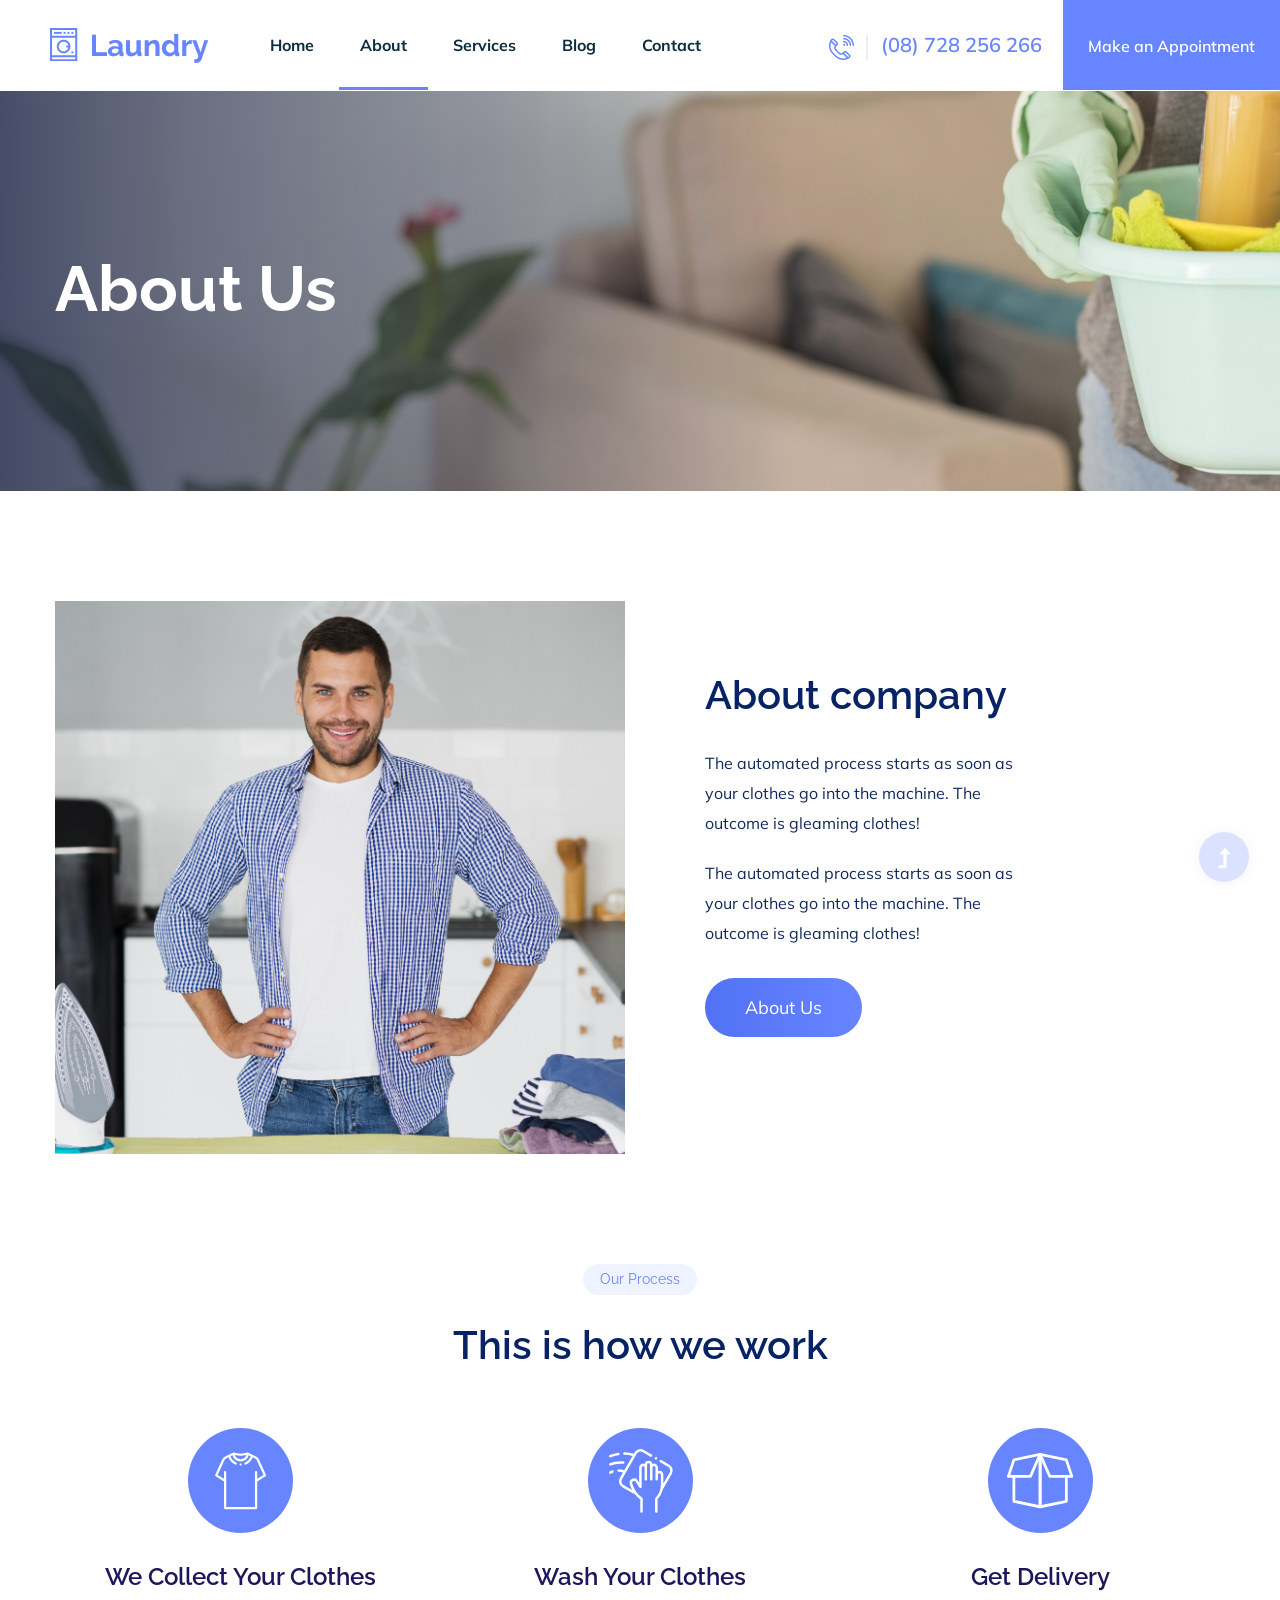
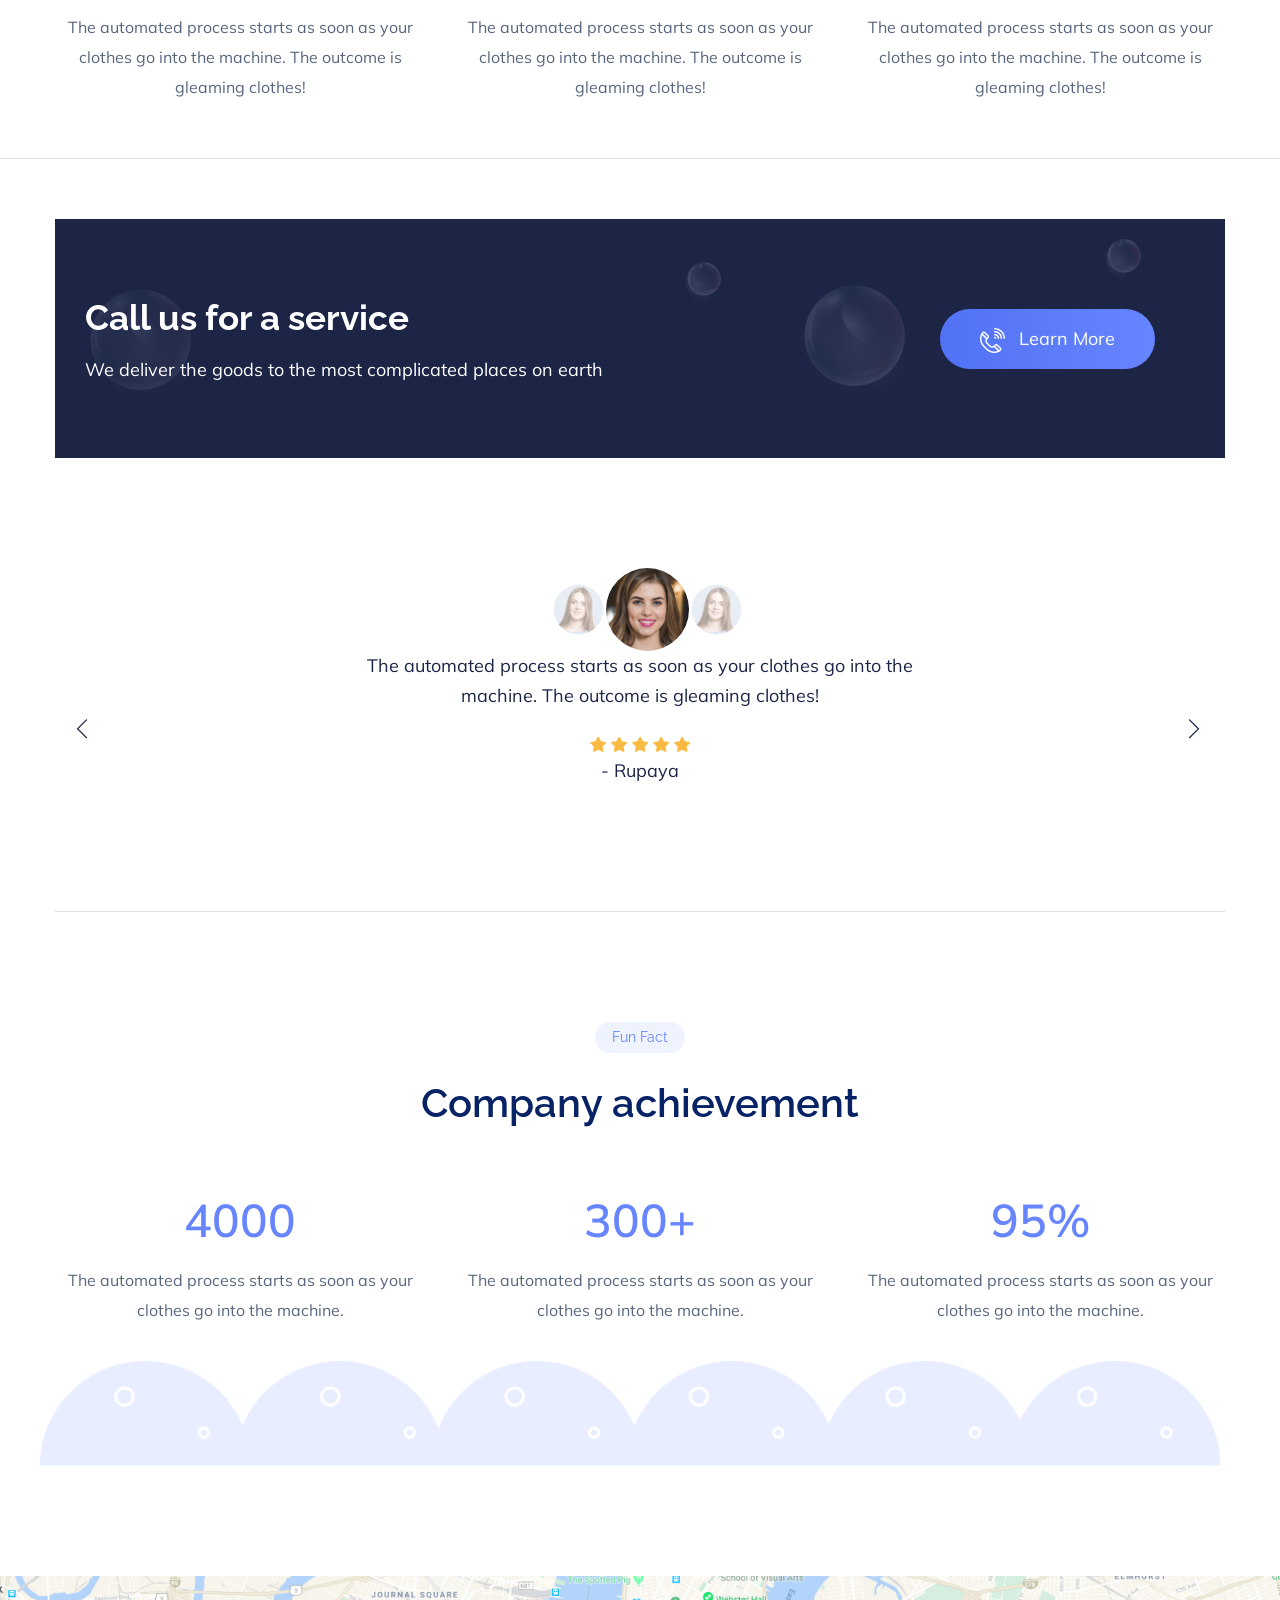
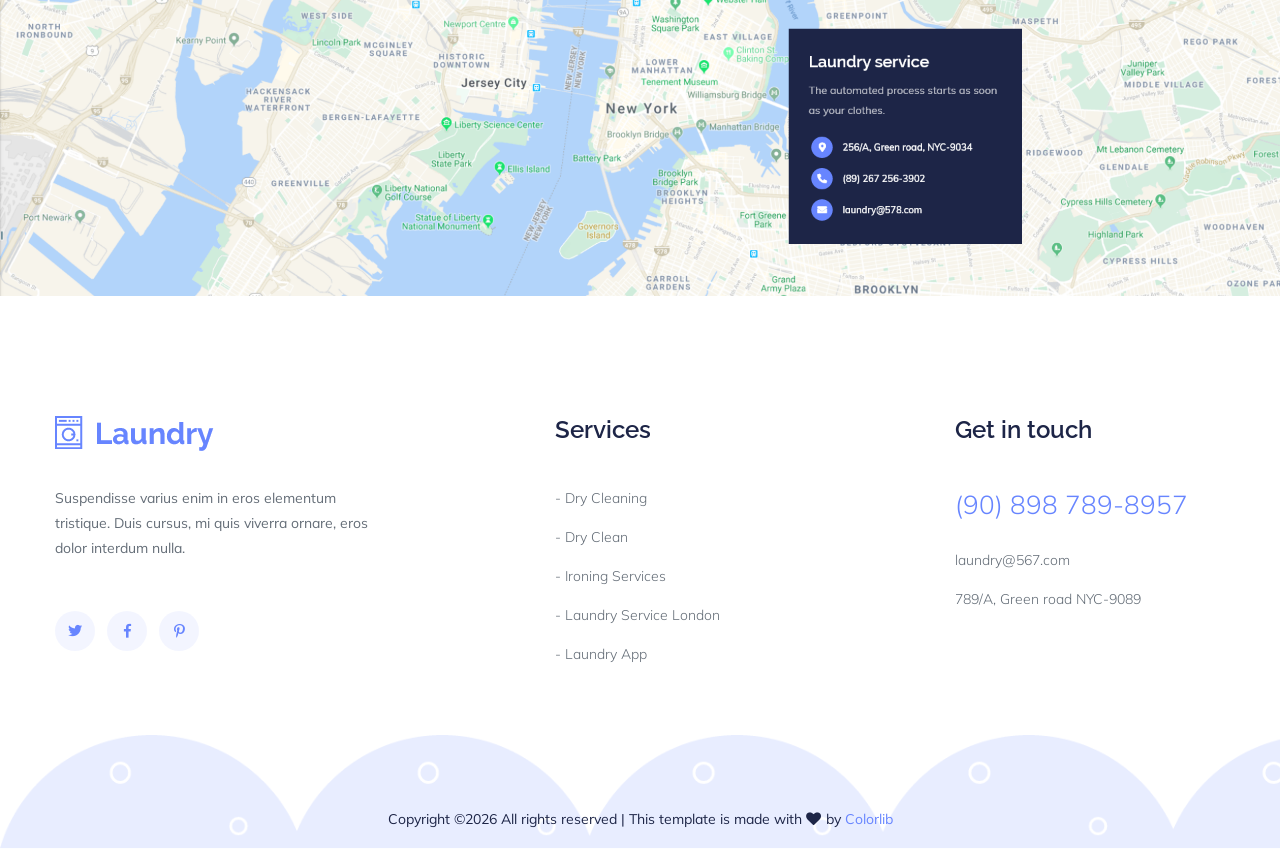
==== about.html @ 3a596afa "Code-Template" ====
<!doctype html>
<html class="no-js" lang="zxx">
<head>
    <meta charset="utf-8">
    <meta http-equiv="x-ua-compatible" content="ie=edge">
    <title>Laundryl | Teamplate</title>
    <meta name="description" content="">
    <meta name="viewport" content="width=device-width, initial-scale=1">
    <link rel="manifest" href="site.webmanifest">
    <link rel="shortcut icon" type="image/x-icon" href="assets/img/favicon.ico">

    <!-- CSS here -->
    <link rel="stylesheet" href="assets/css/bootstrap.min.css">
    <link rel="stylesheet" href="assets/css/owl.carousel.min.css">
    <link rel="stylesheet" href="assets/css/slicknav.css">
    <link rel="stylesheet" href="assets/css/flaticon.css">
    <link rel="stylesheet" href="assets/css/progressbar_barfiller.css">
    <link rel="stylesheet" href="assets/css/gijgo.css">
    <link rel="stylesheet" href="assets/css/animate.min.css">
    <link rel="stylesheet" href="assets/css/animated-headline.css">
    <link rel="stylesheet" href="assets/css/magnific-popup.css">
    <link rel="stylesheet" href="assets/css/fontawesome-all.min.css">
    <link rel="stylesheet" href="assets/css/themify-icons.css">
    <link rel="stylesheet" href="assets/css/slick.css">
    <link rel="stylesheet" href="assets/css/nice-select.css">
    <link rel="stylesheet" href="assets/css/style.css">
</head>
<body>
    <!-- ? Preloader Start -->
    <div id="preloader-active">
        <div class="preloader d-flex align-items-center justify-content-center">
            <div class="preloader-inner position-relative">
                <div class="preloader-circle"></div>
                <div class="preloader-img pere-text">
                    <img src="assets/img/logo/loder.png" alt="">
                </div>
            </div>
        </div>
    </div>
    <!-- Preloader Start -->
    <header>
        <!-- Header Start -->
        <div class="header-area">
            <div class="main-header header-sticky">
                <!-- Logo -->
                <div class="header-left">
                    <div class="logo">
                        <a href="index.html"><img src="assets/img/logo/logo.png" alt=""></a>
                    </div>
                    <div class="menu-wrapper  d-flex align-items-center">
                        <!-- Main-menu -->
                        <div class="main-menu d-none d-lg-block">
                            <nav> 
                                <ul id="navigation">                                                                                          
                                    <li><a href="index.html">Home</a></li>
                                    <li class="active"><a href="about.html">About</a></li>
                                    <li><a href="services.html">Services</a></li>
                                    <li><a href="blog.html">Blog</a>
                                        <ul class="submenu">
                                            <li><a href="blog.html">Blog</a></li>
                                            <li><a href="blog_details.html">Blog Details</a></li>
                                            <li><a href="elements.html">Element</a></li>
                                        </ul>
                                    </li>
                                    <li><a href="contact.html">Contact</a></li>
                                </ul>
                            </nav>
                        </div>
                    </div>
                </div> 
                <div class="header-right d-none d-lg-block">
                    <a href="#" class="header-btn1"><img src="assets/img/icon/call.png" alt=""> (08) 728 256 266</a>
                    <a href="#" class="header-btn2">Make an Appointment</a>
                </div>
                <!-- Mobile Menu -->
                <div class="col-12">
                    <div class="mobile_menu d-block d-lg-none"></div>
                </div>
            </div>
        </div>
        <!-- Header End -->
    </header>
    <main>
        <!--? Hero Start -->
        <div class="slider-area2 section-bg2 hero-overly" data-background="assets/img/hero/hero2.png">
            <div class="slider-height2 d-flex align-items-center">
                <div class="container">
                    <div class="row">
                        <div class="col-xl-12">
                            <div class="hero-cap hero-cap2">
                                <h2>About us</h2>
                            </div>
                        </div>
                    </div>
                </div>
            </div>
        </div>
        <!-- Hero End -->
        <!--? About Area  -->
        <section class="about-area2 section-padding40">
            <div class="container">
                <div class="row align-items-center">
                    <div class="col-lg-6 col-md-12">
                        <!-- about-img -->
                        <div class="about-img ">
                            <img src="assets/img/gallery/about1.png" alt="">
                        </div>
                    </div>
                    <div class="col-lg-4 col-md-12">
                        <div class="about-caption mb-50">
                            <!-- Section Tittle -->
                            <div class="section-tittle mb-25">
                                <h2>About company</h2>
                            </div>
                            <p class="mb-20">
                                The automated process starts as soon as your clothes go into the machine. The outcome is gleaming clothes!
                            </p>
                            <p class="mb-30">The automated process starts as soon as your clothes go into the machine. The outcome is gleaming clothes!</p>

                            <a href="about.html" class="btn">About Us</a>
                        </div>
                    </div>
                </div>
            </div>
        </section>
        <!-- About Area End -->
        <!--? Services Area Start -->
        <section class="services-area border-bottom pb-20 mb-60">
            <div class="container">
                <div class="row justify-content-center">
                    <div class="col-xl-7 col-lg-8">
                        <div class="section-tittle text-center mb-55">
                            <span class="element">Our Process</span>
                            <h2>This is how we work</h2>
                        </div>
                    </div>
                </div>
                <div class="row">
                    <div class="col-lg-4 col-md-6 col-sm-6">
                        <div class="single-cat text-center">
                            <div class="cat-icon">
                                <img src="assets/img/icon/services-icon1.svg" alt="">
                            </div>
                            <div class="cat-cap">
                                <h5><a href="services.html">We collect your clothes</a></h5>
                                <p>The automated process starts as soon as your clothes go into the machine. The outcome is gleaming clothes!</p>
                            </div>
                        </div>
                    </div>
                    <div class="col-lg-4 col-md-6 col-sm-6">
                        <div class="single-cat text-center">
                            <div class="cat-icon">
                                <img src="assets/img/icon/services-icon2.svg" alt="">
                            </div>
                            <div class="cat-cap">
                                <h5><a href="services.html">Wash your clothes</a></h5>
                                <p>The automated process starts as soon as your clothes go into the machine. The outcome is gleaming clothes!</p>
                            </div>
                        </div>
                    </div>
                    <div class="col-lg-4 col-md-6 col-sm-6">
                        <div class="single-cat text-center">
                            <div class="cat-icon">
                                <img src="assets/img/icon/services-icon3.svg" alt="">
                            </div>
                            <div class="cat-cap">
                                <h5><a href="services.html">Get delivery</a></h5>
                                <p>The automated process starts as soon as your clothes go into the machine. The outcome is gleaming clothes!</p>
                            </div>
                        </div>
                    </div>
                </div>
            </div>
        </section>
        <!-- Services End -->
        <!--? Want To work -->
        <section class="container">
            <section class="wantToWork-area" data-background="assets/img/gallery/section_bg01.png">
                <div class="wants-wrapper w-padding2">
                    <div class="row align-items-center justify-content-between">
                        <div class="col-xl-8 col-lg-9 col-md-7">
                            <div class="wantToWork-caption wantToWork-caption2">
                                <h2>Call us for a service</h2>
                                <p>We deliver the goods to the most complicated places on earth</p>
                            </div>
                        </div>
                        <div class="col-xl-3 col-lg-3 col-md-5">
                            <a href="#" class="btn wantToWork-btn"><img src="assets/img/icon/call2.png" alt=""> Learn More</a>
                        </div>
                    </div>
                </div>
            </section>
        </section>
        <!-- Want To work End -->
        <!--? Testimonials_start -->
        <section class="testimonials-area testimonials-overly  position-relative">
            <div class="container">
                <div class="border-bottom section-padding40 ">
                    <div class="row">
                        <div class="col-xl-12 ">
                            <!-- testmonial-image -->
                            <div class="testmonial-nav text-center">
                                <div class="testmonial-thumb">
                                    <img src="assets/img/gallery/testimonila1.png" alt="">
                                </div>
                                <div class="testmonial-thumb">
                                    <img src="assets/img/gallery/testimonila2.png" alt="">
                                </div>
                                <div class="testmonial-thumb">
                                    <img src="assets/img/gallery/testimonila3.png" alt="">
                                </div>
                                <div class="testmonial-thumb">
                                    <img src="assets/img/gallery/testimonila2.png" alt="">
                                </div>
                            </div>
                            <div class="testmonial-item-active text-center">
                                <!-- testimonial-single-items -->
                                <div class="testmonial-item ">
                                    <p class="pera">The automated process starts as soon as your clothes go into the<br> machine. The outcome is gleaming clothes!</p>
                                    <div class="rating">
                                        <i class="fas fa-star"></i>
                                        <i class="fas fa-star"></i>
                                        <i class="fas fa-star"></i>
                                        <i class="fas fa-star"></i>
                                        <i class="fas fa-star"></i>
                                    </div>
                                    <p> - Rupaya</p>
                                </div>
                                <!-- testimonial-single-items -->
                                <div class="testmonial-item ">
                                    <p class="pera">The automated process starts as soon as your clothes go into the<br> machine. The outcome is gleaming clothes!</p>
                                    <div class="rating">
                                        <i class="fas fa-star"></i>
                                        <i class="fas fa-star"></i>
                                        <i class="fas fa-star"></i>
                                        <i class="fas fa-star"></i>
                                        <i class="fas fa-star"></i>
                                    </div>
                                    <p> - Rupaya</p>
                                </div>
                                <!-- testimonial-single-items -->
                                <div class="testmonial-item ">
                                    <p class="pera">The automated process starts as soon as your clothes go into the<br> machine. The outcome is gleaming clothes!</p>
                                    <div class="rating">
                                        <i class="fas fa-star"></i>
                                        <i class="fas fa-star"></i>
                                        <i class="fas fa-star"></i>
                                        <i class="fas fa-star"></i>
                                        <i class="fas fa-star"></i>
                                    </div>
                                    <p> - Rupaya</p>
                                </div>
                            </div>
                        </div>
                    </div>
                </div>
            </div>
        </section>
        <!-- Testimonials_end -->
        <!--? Company achievement Start -->
        <section class="services-area section-padding40 fix">
            <div class="container">
                <div class="row justify-content-center">
                    <div class="col-xl-7 col-lg-8">
                        <div class="section-tittle text-center mb-55">
                            <span class="element">Fun Fact</span>
                            <h2>Company achievement</h2>
                        </div>
                    </div>
                </div>
                <div class="row">
                    <div class="col-lg-4 col-md-6 col-sm-6">
                        <div class="single-cat text-center">
                            <div class="cat-cap">
                                <span>4000</span>
                                <p>The automated process starts as soon as your clothes go into the machine.</p>
                            </div>
                        </div>
                    </div>
                    <div class="col-lg-4 col-md-6 col-sm-6">
                        <div class="single-cat text-center">
                            <div class="cat-cap">
                                <span>300+</span>
                                <p>The automated process starts as soon as your clothes go into the machine.</p>
                            </div>
                        </div>
                    </div>
                    <div class="col-lg-4 col-md-6 col-sm-6">
                        <div class="single-cat text-center">
                            <div class="cat-cap">
                                <span>95%</span>
                                <p>The automated process starts as soon as your clothes go into the machine.</p>
                            </div>
                        </div>
                    </div>
                    <div class="row">
                        <div class="col-lg-12">
                            <div class="bottom-bt">
                                <img src="assets/img/gallery/company-bg.png" alt="">
                            </div>
                        </div>
                    </div>
                </div>
            </div>
        </section>
        <!-- Company achievement End -->
        <!--?  Map Area start  -->
        <div class="Map-area">
            <img src="assets/img/gallery/Map.png" alt="" class="w-100">
        </div>
        <!-- Map Area End -->
    </main>
    <footer>
        <!-- Footer Start-->
        <div class="footer-area footer-padding">
            <div class="container">
                <div class="row d-flex justify-content-between">
                    <div class="col-xl-4 col-lg-4 col-md-4 col-sm-6">
                     <div class="single-footer-caption mb-50">
                       <div class="single-footer-caption mb-30">
                        <!-- logo -->
                        <div class="footer-logo mb-35">
                            <a href="index.html"><img src="assets/img/logo/logo2_footer.png" alt=""></a>
                        </div>
                        <div class="footer-tittle">
                            <div class="footer-pera">
                                <p>Suspendisse varius enim in eros elementum tristique. Duis cursus, mi quis viverra ornare, eros dolor interdum nulla.</p>
                            </div>
                        </div>
                        <!-- social -->
                        <div class="footer-social">
                            <a href="#"><i class="fab fa-twitter"></i></a>
                            <a href="https://bit.ly/sai4ull"><i class="fab fa-facebook-f"></i></a>
                            <a href="#"><i class="fab fa-pinterest-p"></i></a>
                        </div>
                    </div>
                </div>
            </div>
            <div class="col-xl-3 col-lg-4 col-md-4 col-sm-6">
                <div class="single-footer-caption mb-50">
                    <div class="footer-tittle">
                        <h4>Services </h4>
                        <ul>
                            <li><a href="#">- Dry Cleaning</a></li>
                            <li><a href="#">- Dry Clean</a></li>
                            <li><a href="#">- Ironing Services</a></li>
                            <li><a href="#">- Laundry Service London</a></li>
                            <li><a href="#">- Laundry App</a></li>
                        </ul>
                    </div>
                </div>
            </div>
            <div class="col-xl-3 col-lg-4 col-md-4 col-sm-6">
                <div class="single-footer-caption mb-50">
                    <div class="footer-tittle">
                        <h4>Get in touch</h4>
                        <ul>
                            <li class="number"><a href="#">(90) 898 789-8957</a></li>
                            <li><a href="#">laundry@567.com</a></li>
                            <li><a href="#">789/A, Green road NYC-9089</a></li>
                        </ul>
                    </div>
                </div>
            </div>
        </div>
    </div>
</div>
<!-- footer-bottom area -->
<div class="footer-bottom-area section-bg2" data-background="assets/img/gallery/footer-bg.png">
    <div class="container">
        <div class="footer-border">
           <div class="row d-flex align-items-center">
               <div class="col-xl-12 ">
                   <div class="footer-copy-right text-center">
                       <p><!-- Link back to Colorlib can't be removed. Template is licensed under CC BY 3.0. -->
                          Copyright &copy;<script>document.write(new Date().getFullYear());</script> All rights reserved | This template is made with <i class="fa fa-heart" aria-hidden="true"></i> by <a href="https://colorlib.com" target="_blank">Colorlib</a>
                          <!-- Link back to Colorlib can't be removed. Template is licensed under CC BY 3.0. --></p>
                      </div>
                  </div>
              </div>
          </div>
      </div>
  </div>
  <!-- Footer End-->
</footer>
<!-- Scroll Up -->
<div id="back-top" >
    <a title="Go to Top" href="#"> <i class="fas fa-level-up-alt"></i></a>
</div>

<!-- JS here -->

<script src="./assets/js/vendor/modernizr-3.5.0.min.js"></script>
<!-- Jquery, Popper, Bootstrap -->
<script src="./assets/js/vendor/jquery-1.12.4.min.js"></script>
<script src="./assets/js/popper.min.js"></script>
<script src="./assets/js/bootstrap.min.js"></script>
<!-- Jquery Mobile Menu -->
<script src="./assets/js/jquery.slicknav.min.js"></script>

<!-- Jquery Slick , Owl-Carousel Plugins -->
<script src="./assets/js/owl.carousel.min.js"></script>
<script src="./assets/js/slick.min.js"></script>
<!-- One Page, Animated-HeadLin -->
<script src="./assets/js/wow.min.js"></script>
<script src="./assets/js/animated.headline.js"></script>
<script src="./assets/js/jquery.magnific-popup.js"></script>

<!-- Date Picker -->
<script src="./assets/js/gijgo.min.js"></script>
<!-- Nice-select, sticky -->
<script src="./assets/js/jquery.nice-select.min.js"></script>
<script src="./assets/js/jquery.sticky.js"></script>
<!-- Progress -->
<script src="./assets/js/jquery.barfiller.js"></script>

<!-- counter , waypoint,Hover Direction -->
<script src="./assets/js/jquery.counterup.min.js"></script>
<script src="./assets/js/waypoints.min.js"></script>
<script src="./assets/js/jquery.countdown.min.js"></script>
<script src="./assets/js/hover-direction-snake.min.js"></script>

<!-- contact js -->
<script src="./assets/js/contact.js"></script>
<script src="./assets/js/jquery.form.js"></script>
<script src="./assets/js/jquery.validate.min.js"></script>
<script src="./assets/js/mail-script.js"></script>
<script src="./assets/js/jquery.ajaxchimp.min.js"></script>

<!-- Jquery Plugins, main Jquery -->	
<script src="./assets/js/plugins.js"></script>
<script src="./assets/js/main.js"></script>

</body>
</html>
---- assets/css/progressbar_barfiller.css ----
/* Custom Code skills */
.single-skill{
  display: flex;
}

.single-skill span {
	color: #79838b;
	font-size: 13px;
	font-weight: 300;
	letter-spacing: 0;
	margin-bottom: 14px;
	display: block;
}
.single-skill .bar-progress {
	width: 100%;
}
.single-skill .bar-title {
  width: 20%;
  margin-bottom: 19px;
}

.skills-content {
  padding-top: 200px;
  padding-left: 70px;
}

.skills-shape-bg {
  height: 651px;
  width: 868px;
  position: absolute;
  content: "";
  border: 2px solid #4d4d4d;
  left: 40%;
  top: 255px;
}

.skills-shape-bg::before {
  position: absolute;
  content: "";
  height: 465px;
  width: 300px;
  border: 2px solid #4d4d4d;
  left: -35%;
  top: 50%;
  transform: translateY(-50%);
  border-right: 0;
}



/* Default */
.barfiller {
	width: 100%;
	height: 10px;
	background: #f6f9fc;
  position: relative;
  border-radius: 5px;
}

.barfiller .fill {
  display: block;
  position: relative;
  width: 0px;
  height: 100%;
  background: #333;
  z-index: 1;
  border-radius: 5px;
}

.barfiller .tipWrap { display: none; }

.barfiller .tip {
  margin-top: -28px;
  padding: 2px 4px;
  font-size: 16px;
  color: #09cc7f;
  left: 0px;
  position: absolute;
  z-index: 2;
  background: transparent;
  font-weight: 800;
}

.barfiller .tip:after {
  border: solid;
  border-color: rgba(0,0,0,.8) transparent;
  border-width: 6px 6px 0 6px;
  content: "";
  display: block;
  position: absolute;
  left: 9px;
  top: 100%;
  z-index: 9;
  display: none;
  
}
---- assets/css/gijgo.css ----
.gj-button {
    background-color: #f5f5f5;
    border: 1px solid #ddd;
    color: #000;
    border-radius: 3px;
    padding: 6px 10px;
    cursor: pointer;
}

.gj-unselectable {
    -webkit-touch-callout: none;
    -webkit-user-select: none;
    -khtml-user-select: none;
    -moz-user-select: none;
    -ms-user-select: none;
    user-select: none;
}

.gj-row {
    display: -webkit-box;
    display: -ms-flexbox;
    display: flex;
    -ms-flex-wrap: wrap;
    flex-wrap: wrap;
}

.gj-margin-left-5 {
    margin-left: 5px;
}

.gj-margin-left-10 {
    margin-left: 10px;
}

.gj-width-full {
    width: 100%;
}

.gj-cursor-pointer {
    cursor: pointer;
}

.gj-text-align-center {
    text-align: center;
}

.gj-font-size-16 {
    font-size: 16px;
}

.gj-hidden {
    display: none;
}

/** Material Design */
.gj-button-md {
    background: 0 0;
    border: none;
    border-radius: 2px;
    color: rgba(0, 0, 0, 0.87);
    position: relative;
    height: 36px;
    margin: 0;
    min-width: 64px;
    padding: 0 16px;
    display: inline-block;
    font-family: "Roboto","Helvetica","Arial",sans-serif;
    font-size: 1rem;
    font-weight: 500;
    text-transform: uppercase;
    letter-spacing: 0;
    overflow: hidden;
    will-change: box-shadow;
    transition: box-shadow .2s cubic-bezier(.4,0,1,1),background-color .2s cubic-bezier(.4,0,.2,1),color .2s cubic-bezier(.4,0,.2,1);
    outline: none;
    cursor: pointer;
    text-decoration: none;
    text-align: center;
    line-height: 36px;
    vertical-align: middle;
    overflow: hidden;
    -webkit-user-select: none;
    -moz-user-select: none;
    -ms-user-select: none;
    user-select: none;
}

.gj-button-md:hover {
    background-color: rgba(158,158,158,.2);
}

.gj-button-md:disabled {
    color: rgba(0,0,0,.26);
    background: 0 0;
}

.gj-button-md .material-icons,
.gj-button-md .gj-icon {
    vertical-align: middle;
    /*font-size: 1.3rem;
    margin-right: 4px;*/
}

.gj-button-md.gj-button-md-icon {
    width: 24px;
    height: 31px;
    min-width: 24px;
    padding: 0px;
    display: table;
}

.gj-button-md.gj-button-md-icon .material-icons,
.gj-button-md.gj-button-md-icon .gj-icon {
    display: table-cell;
    margin-right: 0px;
    width: 24px;
    height: 24px;
}

.gj-button-md.active {
    background-color: rgba(158,158,158,.4);
}

.gj-button-md-group {
    position: relative;
    display: inline-block;
    vertical-align: middle;
}
.gj-textbox-md {
	/* border: none; */
	/* border-bottom: 1px solid rgba(0,0,0,.42); */
	display: block;
	font-family: "Helvetica","Arial",sans-serif;
	font-size: 16px;
	line-height: 16px;
	/* padding: 4px 0px; */
	margin: 0;
	/* width: 100%; */
	background: 0 0;
	/* text-align: ; */
	color: rgba(0,0,0,.87);
	padding-left: 44px;
	border: 1px solid #dca73a;
	/* padding: 15px 15px; */
	/* text-align: center; */
	width: 177px;
	height: 55px;
	border-radius: 5px;
}
.gj-textbox-md:focus,
.gj-textbox-md:active {
    /* border-bottom: 2px solid rgba(0,0,0,.42); */
    outline: none;
}

.gj-textbox-md::placeholder {
    color: #8e8e8e;
}

.gj-textbox-md:-ms-input-placeholder {
    color: #8e8e8e;
}

.gj-textbox-md::-ms-input-placeholder {
    color: #8e8e8e;
}

.gj-md-spacer-24 {
    min-width: 24px;
    width: 24px;
    display: inline-block;
}

.gj-md-spacer-32 {
    min-width: 32px;
    width: 32px;
    display: inline-block;
}

.gj-modal {
    position: fixed;
    top: 0;
    right: 0;
    bottom: 0;
    left: 0;
    z-index: 1203;
    display: none;
    overflow: hidden;
    -webkit-overflow-scrolling: touch;
    outline: 0;
    background-color: rgba(0, 0, 0, 0.54118);
    transition: 200ms ease opacity;
    will-change: opacity;
}

/* List */
ul.gj-list li [data-role="wrapper"] {
    display: table;
    width: 100%;
}

ul.gj-list li [data-role="checkbox"] {
    display: table-cell;
    vertical-align:middle;
    text-align:center;
}

ul.gj-list li [data-role="image"] {
    display: table-cell;
    vertical-align:middle;
    text-align:center;
}

ul.gj-list li [data-role="display"] {
    display: table-cell;
    vertical-align:middle;
    cursor: pointer;
}

ul.gj-list li [data-role="display"]:empty:before {
  content: "\200b"; /* unicode zero width space character */
}

/* List - Bootstrap */
ul.gj-list-bootstrap {
    padding-left: 0px;
    margin-bottom: 0px;
}

ul.gj-list-bootstrap li {
    padding: 0px;
}

ul.gj-list-bootstrap li [data-role="wrapper"] {
    padding: 0px 10px;
}

ul.gj-list-bootstrap li [data-role="checkbox"] {
    width: 24px;
    padding: 3px;
}

ul.gj-list-bootstrap li [data-role="image"] {
    width: 24px;
    height: 24px;
}

ul.gj-list-bootstrap li [data-role="display"] {
    padding: 8px 0px 8px 4px;
}

.list-group-item.active ul li, .list-group-item.active:focus ul li, .list-group-item.active:hover ul li {
    text-shadow: none;
    color:initial;
}

/* List - Material Design */
ul.gj-list-md {
    padding: 0px;
    list-style: none;
    list-style-type: none;
    line-height: 24px;
    letter-spacing: 0;
    color: #616161; /* Gray 700 */
}

ul.gj-list-md li {
    display: list-item;
    list-style-type: none;
    padding: 0px;
    min-height: unset;
    box-sizing: border-box;
    align-items: center;
    cursor: default;
    overflow: hidden;

    font-family: "Roboto","Helvetica","Arial",sans-serif;
    font-size: 16px;
    font-weight: 400;
    letter-spacing: .04em;
    line-height: 1;
    
    -webkit-flex-direction: row;
    -ms-flex-direction: row;
    flex-direction: row;
    -webkit-flex-wrap: nowrap;
    -ms-flex-wrap: nowrap;
    flex-wrap: nowrap;
}

ul.gj-list-md li [data-role="checkbox"] {
    height: 24px;
    width: 24px;
}

ul.gj-list-md li [data-role="image"] {
    height: 24px;
    width: 24px;
}

ul.gj-list-md li [data-role="display"] {
    padding: 8px 0px 8px 5px;
    order: 0;
    flex-grow: 2;
    text-decoration: none;
    box-sizing: border-box;
    align-items: center;
    text-align: left;
    color: rgba(0,0,0,.87);
}

ul.gj-list-md li.disabled>[data-role="wrapper"]>[data-role="display"] {
    color: #9E9E9E; /* Gray 500 */
}

.gj-list-md-active {
    background: #e0e0e0;
    color: #3f51b5;
}


/* Picker */
.gj-picker {
    position: absolute;
    z-index: 1203;
    background-color: #fff;
}

.gj-picker .selected {
    color: #fff;
}

/* Material Design */
.gj-picker-md {
    font-family: "Roboto","Helvetica","Arial",sans-serif;
    font-size: 16px;
    font-weight: 400;
    letter-spacing: .04em;
    line-height: 1;
    color: rgba(0,0,0,.87);
    border: 1px solid #E0E0E0;
}

.gj-modal .gj-picker-md {
    border: 0px;
}

.gj-picker-md [role="header"] {
    color: rgba(255, 255, 255, 0.54);
    display: flex;
    background: #2196f3;
    align-items: baseline;
    user-select: none;
    justify-content: center;
}

.gj-picker-md [role="footer"] {
    float: right;
    padding: 10px;
}

.gj-picker-md [role="footer"] button.gj-button-md {
    color: #2196f3;
    font-weight: bold;
    font-size: 13px;
}

/* Bootstrap */
.gj-picker-bootstrap {
    border-radius: 4px;
    border: 1px solid #E0E0E0;
}

.gj-picker-bootstrap .selected {
    color: #888;
}

.gj-picker-bootstrap [role="header"] {
    background: #eee;
    color: #AAA;
}
@font-face {
    font-family: 'gijgo-material';
    src: url('../fonts/gijgo-material.eot?235541');
    src: url('../fonts/gijgo-material.eot?235541#iefix') format('embedded-opentype'), url('../fonts/gijgo-material.ttf?235541') format('truetype'), url('../fonts/gijgo-material.woff?235541') format('woff'), url('../fonts/gijgo-material.svg?235541#gijgo-material') format('svg');
    font-weight: normal;
    font-style: normal;
}

.gj-icon {
    /* use !important to prevent issues with browser extensions that change fonts */
    font-family: 'gijgo-material' !important;
    font-size: 24px;
    speak: none;
    font-style: normal;
    font-weight: normal;
    font-variant: normal;
    text-transform: none;
    line-height: 1;
    /* Enable Ligatures ================ */
    letter-spacing: 0;
    -webkit-font-feature-settings: "liga";
    -moz-font-feature-settings: "liga=1";
    -moz-font-feature-settings: "liga";
    -ms-font-feature-settings: "liga" 1;
    font-feature-settings: "liga";
    -webkit-font-variant-ligatures: discretionary-ligatures;
    font-variant-ligatures: discretionary-ligatures;
    /* Better Font Rendering =========== */
    -webkit-font-smoothing: antialiased;
    -moz-osx-font-smoothing: grayscale;
}

.gj-icon.undo:before {
    content: "\e900";
}

.gj-icon.vertical-align-top:before {
    content: "\e901";
}

.gj-icon.vertical-align-center:before {
    content: "\e902";
}

.gj-icon.vertical-align-bottom:before {
    content: "\e903";
}

.gj-icon.arrow-dropup:before {
    content: "\e904";
}

.gj-icon.clock:before {
    content: "\e905";
}

.gj-icon.refresh:before {
    content: "\e906";
}

.gj-icon.last-page:before {
    content: "\e907";
}

.gj-icon.first-page:before {
    content: "\e908";
}

.gj-icon.cancel:before {
    content: "\e909";
}

.gj-icon.clear:before {
    content: "\e90a";
}

.gj-icon.check-circle:before {
    content: "\e90b";
}

.gj-icon.delete:before {
    content: "\e90c";
}

.gj-icon.arrow-upward:before {
    content: "\e90d";
}

.gj-icon.arrow-forward:before {
    content: "\e90e";
}

.gj-icon.arrow-downward:before {
    content: "\e90f";
}

.gj-icon.arrow-back:before {
    content: "\e910";
}

.gj-icon.list-numbered:before {
    content: "\e911";
}

.gj-icon.list-bulleted:before {
    content: "\e912";
}

.gj-icon.indent-increase:before {
    content: "\e913";
}

.gj-icon.indent-decrease:before {
    content: "\e914";
}

.gj-icon.redo:before {
    content: "\e915";
}

.gj-icon.align-right:before {
    content: "\e916";
}

.gj-icon.align-left:before {
    content: "\e917";
}

.gj-icon.align-justify:before {
    content: "\e918";
}

.gj-icon.align-center:before {
    content: "\e919";
}

.gj-icon.strikethrough:before {
    content: "\e91a";
}

.gj-icon.italic:before {
    content: "\e91b";
}

.gj-icon.underlined:before {
    content: "\e91c";
}

.gj-icon.bold:before {
    content: "\e91d";
}

.gj-icon.arrow-dropdown:before {
    content: "\e91e";
}

.gj-icon.done:before {
    content: "\e91f";
}

.gj-icon.pencil:before {
    content: "\e920";
}

.gj-icon.minus:before {
    content: "\e921";
}

.gj-icon.plus:before {
    content: "\e922";
}

.gj-icon.chevron-up:before {
    content: "\e923";
}

.gj-icon.chevron-right:before {
    content: "\e924";
}

.gj-icon.chevron-down:before {
    content: "\e925";
}

.gj-icon.chevron-left:before {
    content: "\e926";
}

.gj-icon.event:before {
    content: "\e927";
}
.gj-draggable {
    cursor: move;
}
.gj-resizable-handle {
    position: absolute;
    font-size: 0.1px;
    display: block;
    -ms-touch-action: none;
    touch-action: none;
    z-index: 1203;
}

.gj-resizable-n {
    cursor: n-resize;
    height: 7px;
    width: 100%;
    top: -5px;
    left: 0;
}
.gj-resizable-e {
    cursor: e-resize;
    width: 7px;
    right: -5px;
    top: 0;
    height: 100%;
}
.gj-resizable-s {
    cursor: s-resize;
    height: 7px;
    width: 100%;
    bottom: -5px;
    left: 0;
}
.gj-resizable-w {
	cursor: w-resize;
	width: 7px;
	left: -5px;
	top: 0;
	height: 100%;
}
.gj-resizable-se {
	cursor: se-resize;
	width: 12px;
	height: 12px;
	right: 1px;
	bottom: 1px;
}
.gj-resizable-sw {
	cursor: sw-resize;
	width: 9px;
	height: 9px;
	left: -5px;
	bottom: -5px;
}
.gj-resizable-nw {
	cursor: nw-resize;
	width: 9px;
	height: 9px;
	left: -5px;
	top: -5px;
}
.gj-resizable-ne {
	cursor: ne-resize;
	width: 9px;
	height: 9px;
	right: -5px;
	top: -5px;
}

.gj-dialog-footer {
    position: absolute;
    bottom: 0px;
    width: 100%;
    margin-top: 0px;
}

.gj-dialog-scrollable [data-role="body"] {
    overflow-x: hidden;
    overflow-y: scroll;
}

/** Bootstrap 3 **/
.gj-dialog-bootstrap {
    overflow: hidden;
    z-index: 1202;
}

.gj-dialog-bootstrap [data-role="title"] {
    display: inline;
}
.gj-dialog-bootstrap [data-role="close"] {
    line-height: 1.42857143;
}

/** Bootstrap 4 **/
.gj-dialog-bootstrap4 {
    overflow: hidden;
    z-index: 1202;
}

.gj-dialog-bootstrap4 [data-role="title"] {
    display: inline;
}
.gj-dialog-bootstrap4 [data-role="close"] {
    line-height: 1.5;
}

/** Material Design **/
.gj-dialog-md {
    background-color: #FFF;
    overflow: hidden;
    border: none;
    box-shadow: 0 11px 15px -7px rgba(0,0,0,.2), 0 24px 38px 3px rgba(0,0,0,.14), 0 9px 46px 8px rgba(0,0,0,.12);
    box-sizing: border-box;
    position: relative;
    display: -webkit-box;
    display: -webkit-flex;
    display: -ms-flexbox;
    display: flex;
    -webkit-box-orient: vertical;
    -webkit-box-direction: normal;
    -webkit-flex-direction: column;
    -ms-flex-direction: column;
    flex-direction: column;
    -webkit-background-clip: padding-box;
    background-clip: padding-box;
    outline: 0;
    z-index: 1202;
}

.gj-dialog-md-header {
    padding: 24px 24px 0px 24px;
    font-family: "Roboto","Helvetica","Arial",sans-serif;
}

.gj-dialog-md-title {
    margin: 0;
    font-weight: 400;
    display: inline;
    line-height: 28px;
    font-size: 20px;
}

.gj-dialog-md-close {
    -webkit-appearance: none;
    padding: 0;
    cursor: pointer;
    background: 0 0;
    border: 0;
    float: right;
    line-height: 28px;
    font-size: 28px;
}

.gj-dialog-md-body {
    padding: 20px 24px 24px 24px;
    color: rgba(0,0,0,.54);
    font-family: "Helvetica","Arial",sans-serif;
    font-size: 14px;
    font-weight: 400;
    line-height: 20px;
}

.gj-dialog-md-footer {
    padding: 8px 8px 8px 24px;
    display: -webkit-flex;
    display: -ms-flexbox;
    display: flex;
    -webkit-flex-direction: row-reverse;
    -ms-flex-direction: row-reverse;
    flex-direction: row-reverse;
    -webkit-flex-wrap: wrap;
    -ms-flex-wrap: wrap;
    flex-wrap: wrap;

    box-sizing: border-box;
}

.gj-dialog-md-footer>*:first-child {
    margin-right: 0;
}

.gj-dialog-md-footer>* {
    margin-right: 8px;
    height: 36px;
}
DIV.gj-grid-wrapper {
    margin: auto;
    position: relative;
    clear:both;
    z-index: 1;
}

TABLE.gj-grid {
    margin: auto;    
    border-collapse: collapse;
    width: 100%;
    table-layout: fixed;
}

TABLE.gj-grid THEAD TH [data-role="selectAll"] {
    margin: auto;
}

TABLE.gj-grid THEAD TH [data-role="title"] {
    display: inline-block;
}

TABLE.gj-grid THEAD TH [data-role="sorticon"] {
    display: inline-block;
}

TABLE.gj-grid THEAD TH {
    overflow: hidden;
    text-overflow: ellipsis;
}

TABLE.gj-grid.autogrow-header-row THEAD TH {
    overflow: auto;
    text-overflow: initial;
    white-space: pre-wrap;
    -ms-word-break: break-word;
    word-break: break-word;
}

TABLE.gj-grid > tbody > tr > td {
    overflow: hidden;
    position: relative;
}

table.gj-grid tbody div[data-role="display"] {
    vertical-align: middle;
    text-indent: 0;
    white-space: pre-wrap;
    -ms-word-break: break-word;
    word-break: break-word;
}

table.gj-grid.fixed-body-rows tbody div[data-role="display"] {
    overflow: hidden;
    text-overflow: ellipsis;
    white-space: nowrap;
    -ms-word-break: initial;
    word-break: initial;
}

table.gj-grid tfoot DIV[data-role="display"] {
    vertical-align: middle;
    text-indent: 0;
    display: flex;
}

TABLE.gj-grid .fa {
    padding: 2px;
}

TABLE.gj-grid > tbody > tr > td > div {
    padding: 2px;
    overflow: hidden;
}

DIV.gj-grid-wrapper DIV.gj-grid-loading-cover
{
    background: #BBBBBB;
    opacity: 0.5;
    position: absolute;
    vertical-align: middle;
}

DIV.gj-grid-wrapper DIV.gj-grid-loading-text
{
    position: absolute;
    font-weight: bold;
}

/* Bootstrap Theme */
table.gj-grid-bootstrap thead th {
    background-color: #f5f5f5;
    vertical-align:middle;
}

table.gj-grid-bootstrap thead th [data-role="sorticon"] {
    margin-left: 5px;
}

table.gj-grid-bootstrap thead th [data-role="sorticon"] i.gj-icon,
table.gj-grid-bootstrap thead th [data-role="sorticon"] i.material-icons {
    position: absolute;
    font-size: 20px;
    top: 15px;
}

table.gj-grid-bootstrap tbody tr td div[data-role="display"] {
    padding: 0px;
}

.gj-grid-bootstrap-4 .gj-checkbox-bootstrap {
    display: inline-block;
    padding-top: 2px;
}

.gj-grid-bootstrap-4 tbody tr.active {
    background-color: rgba(0,0,0,.075);
}

/* Material Design Theme */
.gj-grid-md {
    position: relative;
    border: 1px solid #e0e0e0;
    border-collapse: collapse;
    white-space: nowrap;
    font-size: 13px;
    font-family: "Roboto","Helvetica","Arial",sans-serif;
    background-color: #fff;
}

.gj-grid-md td:first-of-type, .gj-grid-md th:first-of-type {
    padding-left: 24px;
}

.gj-grid-md th {
    position: relative;
    vertical-align: bottom;
    font-weight: 700;
    line-height: 31px;
    letter-spacing: 0;
    height: 56px;
    font-size: 12px;
    color: rgba(0,0,0,.54);
    padding-bottom: 8px;
    box-sizing: border-box;
    padding: 12px 18px;
    text-align: right;
}

.gj-grid-md td {
    position: relative;
    height: 48px;
    border-top: 1px solid #e0e0e0;
    border-bottom: 1px solid #e0e0e0;
    padding: 12px 18px;
    box-sizing: border-box;
    text-align: left;
    color: rgba(0,0,0,.87);
}

.gj-grid-md tbody tr {
    position: relative;
    height: 48px;
    transition-duration: .28s;
    transition-timing-function: cubic-bezier(.4,0,.2,1);
    transition-property: background-color;
}

.gj-grid-md tbody tr:hover {
    background-color: #EEEEEE; /* Gray 200 */
}

.gj-grid-md tbody tr.gj-grid-md-select {
    background-color: #F5F5F5; /* Grey 100 */
}


table.gj-grid-md thead th [data-role="sorticon"] {
    margin-left: 5px;
}

table.gj-grid-md thead th [data-role="sorticon"] i.gj-icon,
table.gj-grid-md thead th [data-role="sorticon"] i.material-icons {
    position: absolute;
    font-size: 16px;
    top: 19px;
}

table.gj-grid-md thead th.gj-grid-select-all {
    padding-bottom: 3px;
}
/* Hide all prioritized columns by default */
@media only all {
	th.display-1120,
	td.display-1120,
	th.display-960,
	td.display-960,
	th.display-800,
	td.display-800,
	th.display-640,
	td.display-640,
	th.display-480,
	td.display-480,
	th.display-320,
	td.display-320 {
		display: none;
	}
}

/* Show at 320px (20em x 16px) */
@media screen and (min-width: 20em) {
	TABLE.gj-grid-bootstrap th.display-320,
	TABLE.gj-grid-bootstrap td.display-320 {
		display: table-cell;
	}
}
/* Show at 480px (30em x 16px) */
@media screen and (min-width: 30em) {
	TABLE.gj-grid-bootstrap th.display-480,
	TABLE.gj-grid-bootstrap td.display-480 {
		display: table-cell;
	}
}
/* Show at 640px (40em x 16px) */
@media screen and (min-width: 40em) {
	TABLE.gj-grid-bootstrap th.display-640,
	TABLE.gj-grid-bootstrap td.display-640 {
		display: table-cell;
	}
}
/* Show at 800px (50em x 16px) */
@media screen and (min-width: 50em) {
	TABLE.gj-grid-bootstrap th.display-800,
	TABLE.gj-grid-bootstrap td.display-800 {
		display: table-cell;
	}
}
/* Show at 960px (60em x 16px) */
@media screen and (min-width: 60em) {
	TABLE.gj-grid-bootstrap th.display-960,
	TABLE.gj-grid-bootstrap td.display-960 {
		display: table-cell;
	}
}
/* Show at 1,120px (70em x 16px) */
@media screen and (min-width: 70em) {
	TABLE.gj-grid-bootstrap th.display-1120,
	TABLE.gj-grid-bootstrap td.display-1120 {
		display: table-cell;
	}
}

/* Material Design Theme */
.gj-grid-md tfoot tr th {
    padding-right: 14px;
}

.gj-grid-md tfoot tr[data-role="pager"] .gj-grid-mdl-pager-label {
    padding-left: 5px;
    padding-right: 5px;
}

.gj-grid-md tfoot tr[data-role="pager"] .gj-dropdown-md {
    margin-left: 12px;
}

.gj-grid-md tfoot tr[data-role="pager"] .gj-dropdown-md [role="presenter"] {
    font-size: 12px;
    font-weight: bold;
    color: rgba(0,0,0,.54);
}

.gj-grid-md tfoot tr[data-role="pager"] .gj-dropdown-md [role="presenter"] [role="display"] {
    text-align: right;
}

.gj-grid-md tfoot tr[data-role="pager"] .gj-grid-md-limit-select {
    margin-left: 10px;
    font-size: 12px;
    font-weight: bold;
    color: rgba(0,0,0,.54);
}

/* Bootstrap */
.gj-grid-bootstrap tfoot tr[data-role="pager"] th {
    line-height: 30px;
    background-color: #f5f5f5;
}

.gj-grid-bootstrap tfoot tr[data-role="pager"] th > div > div {
    margin-right: 5px;
}

.gj-grid-bootstrap tfoot tr[data-role="pager"] th > div > button {
    margin-right: 5px;
}

.gj-grid-bootstrap-4 tfoot tr[data-role="pager"] th > div button {
    height: 34px;
}

.gj-grid-bootstrap-4 tfoot tr[data-role="pager"] th div .gj-dropdown-bootstrap-4 .gj-dropdown-expander-mi .gj-icon {
    top: 5px;
}

.gj-grid-bootstrap-3 tfoot tr[data-role="pager"] th > div > input {
    margin-right: 5px;
    width: 40px;
    text-align: right;
    display: inline-block;
    font-weight: bold;
}

.gj-grid-bootstrap-4 tfoot tr[data-role="pager"] th > div > div.input-group {
    width: 40px;
}

.gj-grid-bootstrap-4 tfoot tr[data-role="pager"] th > div > div.input-group input {
    text-align: right;
    font-weight: bold;
    height: 34px;
    padding-top: 2px;
    padding-bottom: 6px;
}

.gj-grid-bootstrap tfoot tr[data-role="pager"] th > div > select {
    display: inline-block;
    margin-right: 5px;
    width: 60px;
}

.gj-grid-bootstrap tfoot tr[data-role="pager"] th .gj-dropdown-bootstrap .gj-list-bootstrap [data-role="display"] {
    line-height: 14px;
}

.gj-grid-bootstrap tfoot tr[data-role="pager"] th .gj-dropdown-bootstrap [role="presenter"] [role="display"] {
    font-weight: bold;
}

.gj-grid-bootstrap tfoot tr[data-role="pager"] th .gj-dropdown-bootstrap-3 [role="presenter"] {
    padding: 2px 8px;
}

.gj-grid-bootstrap tfoot tr[data-role="pager"] th .gj-dropdown-bootstrap-4 [role="presenter"] {
    padding: 1px 8px;
}
.gj-grid thead tr th div.gj-grid-column-resizer-wrapper {
    position: relative;
    width: 100%;
    height: 0px; 
    top: 0px; 
    left: 0px; 
    padding: 0px;
}

span.gj-grid-column-resizer {
    position: absolute;
    right: 0px;
    width: 10px;
    top: -100px;
    height: 300px;
    z-index: 1203;
    cursor: e-resize;
}

.gj-grid-resize-cursor {
    cursor: e-resize;
}
.gj-grid-md tbody tr.gj-grid-top-border td {
  border-top: 2px solid #777;
}
.gj-grid-md tbody tr.gj-grid-bottom-border td {
  border-bottom: 2px solid #777;
}

.gj-grid-bootstrap tbody tr.gj-grid-top-border td {
  border-top: 2px solid #777;
}
.gj-grid-bootstrap tbody tr.gj-grid-bottom-border td {
  border-bottom: 2px solid #777;
}
.gj-grid-md thead tr th.gj-grid-left-border,
.gj-grid-md tbody tr td.gj-grid-left-border
{
    border-left: 3px solid #777;
}
.gj-grid-md thead tr th.gj-grid-right-border,
.gj-grid-md tbody tr td.gj-grid-right-border
{
    border-right: 3px solid #777;
}

.gj-grid-bootstrap thead tr th.gj-grid-left-border,
.gj-grid-bootstrap tbody tr td.gj-grid-left-border
{
    border-left: 5px solid #ddd;
}
.gj-grid-bootstrap thead tr th.gj-grid-right-border,
.gj-grid-bootstrap tbody tr td.gj-grid-right-border
{
    border-right: 5px solid #ddd;
}
.gj-dirty {
    position: absolute;
    top: 0px;
    left: 0px;
    border-style: solid;
    border-width: 3px;
    border-color: #f00 transparent transparent #f00;
    padding: 0;
    overflow: hidden;
    vertical-align: top;
}

/* Material Design */
.gj-grid-md tbody tr td.gj-grid-management-column {
    padding: 3px;
}

.gj-grid-md tbody tr td[data-mode="edit"] {
    padding: 0px 18px;
}

.gj-grid-md tbody .gj-dropdown-md [role="presenter"] [role="display"] {
    padding: 0px;
}

/* Bootstrap */
.gj-grid-bootstrap tbody tr td[data-mode="edit"] {
    padding: 0px;
}

.gj-grid-bootstrap tbody tr td[data-mode="edit"] [data-role="edit"] {
    padding: 0px;
}

/* Bootstrap 3 */
.gj-grid-bootstrap-3 tbody tr td.gj-grid-management-column {
    padding: 3px;
}

.gj-grid-bootstrap-3 tbody tr td[data-mode="edit"] {
    height: 38px;
}

.gj-grid-bootstrap-3 tbody tr td[data-mode="edit"] [data-role="edit"] input[type="text"] {
    height: 37px;
    padding: 8px;
}

.gj-grid-bootstrap-3 tbody tr td[data-mode="edit"] .gj-dropdown-bootstrap [role="presenter"] {
    border: 0px;
    border-radius: 0px;
    height: 37px;
    padding-left: 8px;
}

.gj-grid-bootstrap-3 tbody tr td[data-mode="edit"] .gj-datepicker-bootstrap {
    height: 37px;
}

.gj-grid-bootstrap-3 tbody tr td[data-mode="edit"] .gj-datepicker-bootstrap [role="input"] {
    height: 37px;
    border:0px;
    border-radius: 0px;
}

.gj-grid-bootstrap-3 tbody tr td[data-mode="edit"] .gj-datepicker-bootstrap [role="right-icon"] {
    border:0px;
    border-radius: 0px;
}

.gj-grid-bootstrap-3 tbody tr td[data-mode="edit"] .gj-checkbox-bootstrap {
    display: inline-block;
    padding-top: 10px;
    height: 32px;
}

/* Bootstrap 4 */
.gj-grid-bootstrap-4 tbody tr td.gj-grid-management-column {
    padding: 6px;
}

.gj-grid-bootstrap-4 tbody tr td[data-mode="edit"] [data-role="edit"] input[type="text"] {
    height: 48px;
    padding-left: 12px;
}

.gj-grid-bootstrap-4 tbody tr td[data-mode="edit"] .gj-dropdown-bootstrap [role="presenter"] {
    border: 0px;
    border-radius: 0px;
    height: 48px;
    padding-left: 12px;
    font-family: -apple-system,system-ui,BlinkMacSystemFont,"Segoe UI",Roboto,"Helvetica Neue",Arial,sans-serif;
}

.gj-grid-bootstrap-4 tbody tr td[data-mode="edit"] .gj-dropdown-bootstrap-4 [role="expander"].gj-dropdown-expander-mi .gj-icon,
.gj-grid-bootstrap-4 tbody tr td[data-mode="edit"] .gj-dropdown-bootstrap-4 [role="expander"].gj-dropdown-expander-mi .material-icons {
    top: 13px;
}

.gj-grid-bootstrap-4 tbody tr td[data-mode="edit"] .gj-datepicker-bootstrap {
    height: 48px;
}

.gj-grid-bootstrap-4 tbody tr td[data-mode="edit"] .gj-datepicker-bootstrap [role="input"] {
    height: 48px;
    border:0px;
    border-radius: 0px;
}

.gj-grid-bootstrap-4 tbody tr td[data-mode="edit"] .gj-datepicker-bootstrap [role="right-icon"] {
    background-color: #fff;
}

.gj-grid-bootstrap-4 tbody tr td[data-mode="edit"] .gj-datepicker-bootstrap [role="right-icon"] button {
    border: 0px;
    border-radius: 0px;
    width: 43px;
    position: relative;
}

.gj-grid-bootstrap-4 tbody tr td[data-mode="edit"] .gj-datepicker-bootstrap [role="right-icon"] .gj-icon,
.gj-grid-bootstrap-4 tbody tr td[data-mode="edit"] .gj-datepicker-bootstrap [role="right-icon"] .material-icons {
    top: 13px;
    left: 10px;
    font-size: 24px;
}

.gj-grid-bootstrap-4 tbody tr td[data-mode="edit"] .gj-checkbox-bootstrap {
    display: inline-block;
    padding-top: 15px;
    height: 42px;
}
.gj-grid-md thead tr[data-role="filter"] th {
    border-top: 1px solid #e0e0e0;
}

div.gj-grid-wrapper div.gj-grid-bootstrap-toolbar {
    background-color: #f5f5f5;
    padding: 8px;
    font-weight: bold;
    border: 1px solid #ddd;
}

div.gj-grid-wrapper div.gj-grid-bootstrap-4-toolbar {
    background-color: #f5f5f5;
    padding: 12px;
    font-weight: bold;
    border: 1px solid #ddd;
}

div.gj-grid-wrapper div.gj-grid-md-toolbar {
    font-weight: bold;
    font-size: 24px;
    font-family: "Helvetica","Arial",sans-serif;
    background-color: rgb(255, 255, 255);
    
    border-top: 1px solid #e0e0e0;
    border-left: 1px solid #e0e0e0;
    border-right: 1px solid #e0e0e0;
    border-bottom: 0px;
    border-collapse: collapse;

    padding: 0 18px 0px 18px;
    line-height: 56px;
}
table.gj-grid-scrollable tbody {
    overflow-y: auto;
    overflow-x: hidden;
    display: block;
}

/* Material Design */
table.gj-grid-md.gj-grid-scrollable {
    border-bottom: 0px;
}

table.gj-grid-md.gj-grid-scrollable tbody {
    border-right: 1px solid #e0e0e0;
    border-bottom: 1px solid #e0e0e0;
}

table.gj-grid-md.gj-grid-scrollable tfoot {
    border-bottom: 1px solid #e0e0e0;
}

/* Bootstrap 3 */
table.gj-grid-bootstrap.gj-grid-scrollable {
    border-bottom: 0px;
}

table.gj-grid-bootstrap.gj-grid-scrollable tbody {
    border-right: 1px solid #ddd;
    border-bottom: 1px solid #ddd;
}

table.gj-grid-bootstrap.gj-grid-scrollable tbody tr[data-role="row"]:first-child td {
    border-top: 0px;
}

table.gj-grid-bootstrap.gj-grid-scrollable tbody tr[data-role="row"] td:first-child {
    border-left: 0px;
}

table.gj-grid-bootstrap.gj-grid-scrollable tbody tr[data-role="row"] td:last-child {
    border-right: 0px;
}

table.gj-grid-bootstrap.gj-grid-scrollable tfoot {
    border-bottom: 1px solid #ddd;
}

ul.gj-list li [data-role="spacer"] {
    display: table-cell;
}

ul.gj-list li [data-role="expander"] {
    display: table-cell;
    vertical-align:middle;
    text-align:center;
    cursor: pointer;
}

[data-type="tree"] ul li [data-role="expander"].gj-tree-material-icons-expander {
    width: 24px;
}

[data-type="tree"] ul li [data-role="expander"].gj-tree-font-awesome-expander {
    width: 24px;
}

[data-type="tree"] ul li [data-role="expander"].gj-tree-glyphicons-expander {
    width: 24px;
}

[data-type="tree"] ul li [data-role="expander"].gj-tree-glyphicons-expander .glyphicon {
    top: 4px;
    height: 24px;
}

/* Bootstrap Theme */
.gj-tree-bootstrap-3 ul.gj-list-bootstrap li {
    border: 0px;
    border-radius: 0px;
    color: #333;
}

.gj-tree-bootstrap-3 ul.gj-list-bootstrap li.active {
    color: #fff;
}

.gj-tree-bootstrap-3 ul.gj-list-bootstrap li.disabled {
    color: #777;
    background-color: #eee;
}

.gj-tree-bootstrap-4 ul.gj-list-bootstrap li {
    border: 0px;
    border-radius: 0px;
    color: #212529;
}

.gj-tree-bootstrap-4 ul.gj-list-bootstrap li.active {
    color: #fff;
}

.gj-tree-bootstrap-4 ul.gj-list-bootstrap li.disabled {
    color: #868e96;
}

.gj-tree-bootstrap-4 ul.gj-list-bootstrap li ul.gj-list-bootstrap {
    width: 100%;
}

.gj-tree-bootstrap-border ul.gj-list-bootstrap li {
    border: 1px solid #ddd;
}

.gj-tree-bootstrap-border ul.gj-list-bootstrap li ul.gj-list-bootstrap li {
    border-left: 0px;
    border-right: 0px;
}

.gj-tree-bootstrap-border ul.gj-list-bootstrap li:first-child {
    border-top-left-radius: 4px;
    border-top-right-radius: 4px;
}

.gj-tree-bootstrap-border ul.gj-list-bootstrap li:last-child {
    border-bottom-left-radius: 4px;
    border-bottom-right-radius: 4px;
}

.gj-tree-bootstrap-border ul.gj-list-bootstrap li ul.gj-list-bootstrap li:first-child {
    border-top-left-radius: 0px;
    border-top-right-radius: 0px;
}

.gj-tree-bootstrap-border ul.gj-list-bootstrap li ul.gj-list-bootstrap li:last-child {
    border-bottom: 0px;
    border-bottom-left-radius: 0px;
    border-bottom-right-radius: 0px;
}

ul.gj-list-bootstrap li [data-role="expander"].gj-tree-material-icons-expander {
    padding-top: 8px;
    padding-bottom: 4px;
}

ul.gj-list-bootstrap li [data-role="expander"].gj-tree-material-icons-expander .gj-icon {
    width: 24px;
    height: 24px;
}

/* Material Design Theme */
ul.gj-list-md li.disabled > [data-role="wrapper"] > [data-role="expander"] {
    color: #9E9E9E; /* Gray 500 */
}

.gj-tree-md-border ul.gj-list-md li {
    border: 1px solid #616161; /* Gray 700 */
    margin-bottom: -1px;
}

.gj-tree-md-border ul.gj-list-md li ul.gj-list-md li {
    border-left: 0px;
    border-right: 0px;
}

.gj-tree-md-border ul.gj-list-md li ul.gj-list-md li:last-child {
    border-bottom: 0px;
}
.gj-tree-drop-above {    
    border-top: 1px solid #000;
}

.gj-tree-drop-below {
    border-bottom: 1px solid #000;
}

.gj-tree-bootstrap-3 ul.gj-list-bootstrap li [data-role="wrapper"].drop-above {
    border-top: 2px solid #000;
}

.gj-tree-bootstrap-3 ul.gj-list-bootstrap li [data-role="wrapper"].drop-below {
    border-bottom: 2px solid #000;
}

.gj-tree-bootstrap-4 ul.gj-list-bootstrap li [data-role="wrapper"].drop-above {
    border-top: 2px solid #000;
}

.gj-tree-bootstrap-4 ul.gj-list-bootstrap li [data-role="wrapper"].drop-below {
    border-bottom: 2px solid #000;
}

.gj-tree-drag-el {
    padding: 0px;
    margin: 0px;
    z-index: 1203;
}

.gj-tree-drag-el li {
    padding: 0px;
    margin: 0px;
}

.gj-tree-drag-el [data-role="wrapper"] {
    cursor: move;
    display: table;
}

.gj-tree-drag-el [data-role="indicator"] {
    width: 14px;
    padding: 0px 3px;
    display: table-cell;
    vertical-align: middle;
    text-align: center;
}

.gj-tree-bootstrap-drag-el li.list-group-item {
    border: 0px;
    background: unset;
}

.gj-tree-bootstrap-drag-el [data-role="indicator"] {
    width: 24px;
    height: 24px;
    padding: 0px;
}

.gj-tree-md-drag-el [data-role="indicator"] {
    width: 24px;
    height: 24px;
    padding: 0px;
}
/* Bootstrap */
.gj-checkbox-bootstrap {
    min-width: 0;
    font-size: 0;
    font-weight: normal;
    margin: 0px;
    text-align: center;
    width: 18px;
    height: 18px;
    position: relative;
    display: inline;
}

.gj-checkbox-bootstrap input[type="checkbox"] {
    display: none;
    margin-bottom: -12px;
}

.gj-checkbox-bootstrap span {
    background: #fff;
    display: block;
    content: " ";
    width: 18px;
    height: 18px;
    line-height: 11px;
    font-size: 11px;
    padding: 2px;
    color: #555555;
    border: 1px solid #CCCCCC;
    border-radius: 3px;
    transition: box-shadow 0.2s linear, border-color 0.2s linear;
    cursor: pointer;
    margin: auto;
}

.gj-checkbox-bootstrap input[type="checkbox"]:focus + span:before {
    outline: 0;
    box-shadow: 0 0 0 0 #66afe9, 0 0 6px rgba(102, 175, 233, .6);
    border-color: #66afe9;
}

.gj-checkbox-bootstrap input[type="checkbox"][disabled] + span {
    opacity: 0.6;
    cursor: not-allowed;
}

/* Bootstrap 4 */
.gj-checkbox-bootstrap.gj-checkbox-bootstrap-4 span {
    line-height: 16px;
    padding: 0px;
}

.gj-checkbox-bootstrap-4.gj-checkbox-material-icons input[type="checkbox"]:checked + span:after {
    font-size: 16px;
}

.gj-checkbox-bootstrap-4.gj-checkbox-material-icons input[type="checkbox"]:indeterminate + span:after {
    font-size: 16px;
}

/* Material Design */
.gj-checkbox-md {
    min-width: 0;
    font-size: 0;
    font-weight: normal;
    margin: 0px;
    text-align: center;
    width: 16px;
    height: 16px;
    position: relative;
}

.gj-checkbox-md input[type="checkbox"] {
    display: none;
    margin-bottom: -12px;
}

.gj-checkbox-md span {
    display: inline-block;
    box-sizing: border-box;
    width: 16px;
    height: 16px;
    margin: 0;
    cursor: pointer;
    overflow: hidden;
    border: 2px solid #616161; /* Gray 700 */
    border-radius: 2px;
    z-index: 2;
}

.gj-checkbox-md input[type="checkbox"]:checked + span {
    border: 2px solid #536DFE; /* Indigo A200 */
}

.gj-checkbox-md input[type="checkbox"]:checked + span:after {
    color: #FFF;
    background-color: #536DFE; /* Indigo A200 */
    position: absolute;
    left: 1px;
    top: -15px;
}

.gj-checkbox-md input[type="checkbox"]:indeterminate + span {
    border: 2px solid #616161; /* Gray 700 */
}

.gj-checkbox-md input[type="checkbox"]:indeterminate + span:after {    
    color: #616161;/*color: rgba(0, 0, 0, 1);*/
    position: absolute;
    left: 1px;
    top: -15px;
}

.gj-checkbox-md input[type="checkbox"][disabled] + span {
    border: 2px solid #9E9E9E;
}

.gj-checkbox-md input[type="checkbox"][disabled] + span:after {
    background-color: #9E9E9E;
}

.gj-checkbox-md input[type="checkbox"][disabled]:indeterminate + span:after {
    color: #FFFFFF;
}

/* Material Icons */
.gj-checkbox-material-icons input[type="checkbox"]:checked + span:after {
    content: "\e91f";
    font-size: 14px;
    font-weight: bold;
    white-space: pre;
}

.gj-checkbox-material-icons input[type="checkbox"]:indeterminate + span:after {
    content: "\e921";
    font-size: 14px;
    font-weight: bold;
    white-space: pre;
}

/* Glyphicons */
.gj-checkbox-glyphicons input[type="checkbox"]:checked + span:after {
    display: inline-block;
    font-family: 'Glyphicons Halflings';
    content: "\e013 ";
}

.gj-checkbox-glyphicons input[type="checkbox"]:indeterminate + span:after {
    display: inline-block;
    font-family: 'Glyphicons Halflings';
    content: "\2212 ";
    padding-right: 1px;
}

/* fontawesome */
.gj-checkbox-fontawesome .fa {
    font-size: 14px;
}
.gj-checkbox-bootstrap.gj-checkbox-fontawesome .fa {
    line-height: 18px;
}

.gj-checkbox-fontawesome input[type="checkbox"]:checked + span:before {
    content: "\f00c ";
}

.gj-checkbox-fontawesome input[type="checkbox"]:indeterminate + span:before {
    content: "\f068 ";
}
.gj-editor [role="body"] {
    overflow: auto;
    outline: 0px solid transparent;
    box-sizing: border-box;
}

/* Material Design */
.gj-editor-md {
    padding: 7px;
    font-family: "Roboto","Helvetica","Arial",sans-serif;
    font-size: 14px;
    font-weight: 500;
    letter-spacing: 0;
    border: 1px solid rgba(158,158,158,.2);
}

.gj-editor-md [role="toolbar"] {
    margin-bottom: 7px;
}

.gj-editor-md [role="toolbar"] .gj-button-md {
    min-width: 54px;
    margin-right: 5px;
}

.gj-editor-md [role="toolbar"] .gj-button-md .gj-icon {
    width: 24px;
    height: 24px;
}

.gj-editor-md [role="body"] {
    border: 1px solid rgba(158,158,158,.2);
}

.gj-editor-md p {
    margin: 0;
    padding: 0;
}

.gj-editor-md blockquote {
    font-size: 14px;
}

/* Bootstrap */
.gj-editor-bootstrap {
    padding: 7px;
    border: 1px solid #eceeef;
}

.gj-editor-bootstrap [role="toolbar"] {
    margin-bottom: 7px;
}

.gj-editor-bootstrap [role="toolbar"] .btn-group {
    margin-right: 10px;
}

.gj-editor-bootstrap [role="toolbar"] button {
    height: 36px;
}

.gj-editor-bootstrap [role="body"] {
    border: 1px solid #eceeef;
}

.gj-editor-bootstrap p {
    margin: 0;
    padding: 0;
}

.gj-editor-bootstrap blockquote {
    font-size: 14px;
}
.gj-dropdown {
    position: relative;
    border-collapse: separate;
}

.gj-dropdown [role="presenter"] {
    display: table;
    cursor: pointer;
    outline: none;
    position: relative;
}

.gj-dropdown [role="presenter"] [role="display"] {
    display: table-cell;
    text-align: left;
    width: 100%;
}

.gj-dropdown [role="presenter"] [role="expander"] {
    display: table-cell;
    vertical-align:middle;
    text-align:center;
    width: 24px;
    height: 24px;
}

/* Material Design */
.gj-dropdown-md [role="presenter"] {
    font-family: "Roboto","Helvetica","Arial",sans-serif;
    font-size: 16px;
    font-weight: 400;
    letter-spacing: .04em;
    line-height: 1;
    color: rgba(0,0,0,.87);
    padding: 0px;
    border: 0px;
    border-bottom: 1px solid rgba(0,0,0,.42);
    background: transparent;
}

.gj-dropdown-md [role="presenter"]:focus,
.gj-dropdown-md [role="presenter"]:active {
    border-bottom: 2px solid rgba(0,0,0,.42);
}

.gj-dropdown-md [role="presenter"] [role="display"] {
    padding: 4px 0px;
    line-height: 18px;
}

.gj-dropdown-md [role="presenter"] [role="display"] .placeholder {
    color: #8e8e8e;
}

.gj-dropdown-list-md {
    position: absolute;
    top: 0px;
    left: 0px;
    background-color: #f5f5f5;
    color: #000;
    margin: 0px;
    z-index: 1203;
}

.gj-dropdown-list-md li:hover, .gj-dropdown-list-md li.active {
    background-color: #eee;
}

/* Bootstrap */
.gj-dropdown-bootstrap [role="presenter"] [role="display"] {
    padding-right: 5px;
}

.gj-dropdown-bootstrap [role="presenter"] [role="expander"] {
    padding-left: 5px;
}

.gj-dropdown-bootstrap [role="presenter"] [role="expander"].gj-dropdown-expander-mi {
    width: 24px;
}

.gj-dropdown-bootstrap-3 [role="presenter"] [role="display"] {
    line-height: 20px;
}

.gj-dropdown-bootstrap-3 [role="presenter"] [role="display"] .placeholder {
    color: #9999b3;
}

.gj-dropdown-bootstrap-3 [role="presenter"] [role="expander"] {
    width: 20px;
    height: 20px;
}

.gj-dropdown-bootstrap-3 [role="presenter"] [role="expander"].gj-dropdown-expander-mi .gj-icon,
.gj-dropdown-bootstrap-3 [role="presenter"] [role="expander"].gj-dropdown-expander-mi .material-icons {
    top: 5px;
    right: 10px;
    position: absolute;
}

.gj-dropdown-bootstrap-4 [role="presenter"] {
    border: 1px solid #ced4da;
}

.gj-dropdown-bootstrap-4 [role="presenter"] [role="display"] {
    line-height: 24px;
}

.gj-dropdown-bootstrap-4 [role="presenter"] [role="expander"].gj-dropdown-expander-mi .gj-icon,
.gj-dropdown-bootstrap-4 [role="presenter"] [role="expander"].gj-dropdown-expander-mi .material-icons {
    top: 7px;
    right: 10px;
    position: absolute;
}

.gj-dropdown-list-bootstrap {
    position: absolute;
    top: 32px;
    left: 0px;
    margin: 0px;
    z-index: 1203;
}
.gj-datepicker [role="input"]::-ms-clear {
    display: none;
}

.gj-datepicker [role="right-icon"] {
    cursor: pointer;
}

.gj-picker div[role="navigator"] {
    display: -webkit-box;
    display: -ms-flexbox;
    display: flex;
    -ms-flex-wrap: wrap;
    flex-wrap: wrap;
}

.gj-picker div[role="navigator"] div {
    cursor: pointer;
    position: relative;
    flex-basis: 0;
    -webkit-box-flex: 1;
    -ms-flex-positive: 1;
    flex-grow: 1;
    max-width: 100%;
}

.gj-picker div[role="navigator"] div[role="period"] {
    width: 100%;
    text-align: center;
}

/* Material Design */
.gj-datepicker-md {
	font-family: "Roboto","Helvetica","Arial",sans-serif;
	font-size: 16px;
	font-weight: 400;
	letter-spacing: .04em;
	line-height: 1;
	color: #9d9d9d;
    position: relative;
    /* background-image: url(../img/logo/date-picker-icon.png); */
}
.gj-datepicker-md [role="right-icon"] {
	position: absolute;
	left: 13px;
	top: 16px;
	font-size: 24px;
}

.gj-datepicker-md.small .gj-textbox-md {
    font-size: 14px;
}

.gj-datepicker-md.small .gj-icon {
    font-size: 22px;
}

.gj-datepicker-md.large .gj-textbox-md {
    font-size: 18px;
}

.gj-datepicker-md.large .gj-icon {
    font-size: 28px;
}

.gj-picker-md.datepicker [role="header"] {
    padding: 20px 20px;
    display: block;
}

.gj-picker-md.datepicker [role="header"] [role="year"] {
    font-size: 17px;
    padding-bottom: 5px;
    cursor: pointer;
}

.gj-picker-md.datepicker [role="header"] [role="date"] {
    font-size: 36px;
    cursor: pointer;
}

.gj-picker-md div[role="navigator"] {
    height: 42px;
    line-height: 42px;
}

.gj-picker div[role="navigator"] div[role="period"] {
    font-weight: bold;
    font-size: 15px;
}

.gj-picker-md div[role="navigator"] div:first-child {
    max-width: 42px;
}

.gj-picker-md div[role="navigator"] div:last-child {
    max-width: 42px;
}

.gj-picker-md div[role="navigator"] div i.gj-icon,
.gj-picker-md div[role="navigator"] div i.material-icons {
    position: absolute;
    top: 8px;
}

.gj-picker-md div[role="navigator"] div:first-child i.gj-icon,
.gj-picker-md div[role="navigator"] div:first-child i.material-icons {
    left: 10px;
}

.gj-picker-md div[role="navigator"] div:last-child i.gj-icon,
.gj-picker-md div[role="navigator"] div:last-child i.material-icons {
    right: 11px;
}

.gj-picker-md table thead {
    color: #9E9E9E; /* Gray 500 */
}

.gj-picker-md table tr th div,
.gj-picker-md table tr td div {
    display: block;
    width: 40px;
    height: 40px;
    line-height: 40px;
    font-size: 13px;
    text-align: center;
    vertical-align: middle;
}

[type="year"].gj-picker-md table tr td div,
[type="decade"].gj-picker-md table tr td div,
[type="century"].gj-picker-md table tr td div {
    width: 73px;
    height: 73px;
    line-height: 73px;
    cursor: pointer;
}

.gj-picker-md table tr td.gj-cursor-pointer div:hover {
    background: #EEEEEE;
    border-radius: 50%;
    color: rgba(0,0,0,.87);
}

.gj-picker-md table tr td.other-month div,
.gj-picker-md table tr td.disabled div {
    color: #BDBDBD; /* Gray 400 */
}

.gj-picker-md table tr td.focused div {
    background: #E0E0E0; /* Gray 300 */
    border-radius: 50%;
}

.gj-picker-md table tr td.today div {
    color: #1976D2;
}

.gj-picker-md table tr td.selected.gj-cursor-pointer div {
    color: #FFFFFF;
    background: #1976D2; /* Blue 700 */
    border-radius: 50%;
}

.gj-picker-md table tr td.calendar-week div {
    font-weight: bold;
}

/* Bootstrap */
.gj-datepicker-bootstrap :focus,
.gj-datepicker-bootstrap :active {
    box-shadow: none;
}

.gj-picker-bootstrap {
    border: 1px solid rgba(0,0,0,0.15);
    border-radius: 4px;
    padding: 4px;
}

.gj-modal .gj-picker-bootstrap {
    padding: 0px;
}

.gj-picker-bootstrap.datepicker [role="header"] {
    padding: 10px 20px;
    display: block;
}

.gj-picker-bootstrap.datepicker [role="header"] [role="year"] {
    font-size: 15px;
    cursor: pointer;
}

.gj-picker-bootstrap [role="header"] [role="date"] {
    font-size: 24px;
    cursor: pointer;
}

.gj-modal .gj-picker-bootstrap.datepicker [role="body"] {
    padding: 15px;
}

.gj-picker-bootstrap div[role="navigator"] {
    height: 30px;
    line-height: 30px;
    text-align: center;
}

.gj-picker-bootstrap div[role="navigator"] div:first-child {
    max-width: 30px;
}

.gj-picker-bootstrap div[role="navigator"] div:last-child {
    max-width: 30px;
}

.gj-picker-bootstrap table tr td div,
.gj-picker-bootstrap table tr th div {
    display: block;
    width: 30px;
    height: 30px;
    line-height: 30px;
    text-align: center;
    vertical-align: middle;
}

[type="year"].gj-picker-bootstrap table tr td div,
[type="decade"].gj-picker-bootstrap table tr td div,
[type="century"].gj-picker-bootstrap table tr td div {
    width: 53px;
    height: 53px;
    line-height: 53px;
    cursor: pointer;
}

.gj-picker-bootstrap table tr th div i,
.gj-picker-bootstrap table tr th div span {
    line-height: 30px;
}

.gj-picker-bootstrap div[role="navigator"] .gj-icon,
.gj-picker-bootstrap div[role="navigator"] .material-icons {
    margin: 3px;
}

.gj-picker-bootstrap table tr td.focused div,
.gj-picker-bootstrap table tr td.gj-cursor-pointer div:hover {
    background: #EEEEEE;
    border-radius: 4px;
    color: #212529;
}

.gj-picker-bootstrap table tr td.today div {
    color: #204d74;
    font-weight: bold;
}

.gj-picker-bootstrap table tr td.selected.gj-cursor-pointer div {
    color: #fff;
    background-color: #204d74;
    border-color: #122b40;
    border-radius: 4px;
}

.gj-picker-bootstrap table tr td.other-month div,
.gj-picker-bootstrap table tr td.disabled div {
    color: #777;
}

/* Bootstrap 3 */
.gj-datepicker-bootstrap span[role="right-icon"].input-group-addon {
    border-top-left-radius: 0px;
    border-bottom-left-radius: 0px;
    border-top-right-radius: 4px;
    border-bottom-right-radius: 4px;
    border-left: 0px;
    position: relative;
    /*width: 38px;*/
}

.gj-datepicker-bootstrap span[role="right-icon"].input-group-addon .gj-icon,
.gj-datepicker-bootstrap span[role="right-icon"].input-group-addon .material-icons {
    position: absolute;
    top: 7px;
    left: 7px;
}

/* Bootstrap 4 */
.gj-datepicker-bootstrap [role="right-icon"] button {
    width: 38px;
    position: relative;
    border: 1px solid #ced4da;
}

.gj-datepicker-bootstrap [role="right-icon"] button:hover {
    color: #6c757d;
    background-color: transparent;
}

.gj-datepicker-bootstrap.input-group-sm [role="right-icon"] button {
    width: 30px;
}

.gj-datepicker-bootstrap.input-group-lg [role="right-icon"] button {
    width: 48px;
}

.gj-datepicker-bootstrap [role="right-icon"] button .gj-icon,
.gj-datepicker-bootstrap [role="right-icon"] button .material-icons {
    position: absolute;
    font-size: 21px;
    top: 9px;
    left: 9px;
}

.gj-datepicker-bootstrap.input-group-sm [role="right-icon"] button .gj-icon,
.gj-datepicker-bootstrap.input-group-sm [role="right-icon"] button .material-icons {
    top: 6px;
    left: 6px;
    font-size: 19px;
}

.gj-datepicker-bootstrap.input-group-lg [role="right-icon"] button .gj-icon,
.gj-datepicker-bootstrap.input-group-lg [role="right-icon"] button .material-icons {
    font-size: 27px;
    top: 10px;
    left: 10px;
}
.gj-timepicker [role="input"]::-ms-clear {
    display: none;
}

.gj-timepicker [role="right-icon"] {
    cursor: pointer;
}

.gj-picker.timepicker [role="header"] {
    font-size: 58px;
    padding: 20px 0;
    line-height: 58px;

    display: flex;
    align-items: baseline;
    user-select: none;
    justify-content: center;
}

.gj-picker.timepicker [role="header"] div {
    cursor: pointer;
    width: 66px;
    text-align: right;
}

.gj-picker [role="header"] [role="mode"] {
    position: relative;
    width: 0px;
}

.gj-picker [role="header"] [role="mode"] span {
    position: absolute;
    left: 7px;
    line-height: 18px;
    font-size: 18px;
}

.gj-picker [role="header"] [role="mode"] span[role="am"] {
    top: 7px;
}

.gj-picker [role="header"] [role="mode"] span[role="pm"] {
    bottom: 7px;
}

.gj-picker [role="body"] [role="dial"] {
    width: 256px;
    color: rgba(0, 0, 0, 0.87);
    height: 256px;
    position: relative;
    background: #eeeeee;
    border-radius: 50%;
    margin: 10px;
}

.gj-picker [role="body"] [role="hour"] {
    top: calc(50% - 16px);
    left: calc(50% - 16px);
    width: 32px;
    height: 32px;
    cursor: pointer;
    position: absolute;
    font-size: 14px;
    text-align: center;
    line-height: 32px;
    user-select: none;
    pointer-events: none;
}

.gj-picker [role="body"] [role="hour"].selected {
    color: rgba(255, 255, 255, 1);
}

.gj-picker [role="body"] [role="arrow"] {
    top: calc(50% - 1px);
    left: 50%;
    width: calc(50% - 20px);
    height: 2px;
    position: absolute;
    pointer-events: none;
    transform-origin: left center;
    transition: all 250ms cubic-bezier(0.4, 0, 0.2, 1);
    width: calc(50% - 52px);
}

.gj-picker .arrow-begin {
    top: -3px;
    left: -4px;
    width: 8px;
    height: 8px;
    position: absolute;
    border-radius: 50%;
}

.gj-picker .arrow-end {
    top: -15px;
    right: -16px;
    width: 0;
    height: 0;
    position: absolute;
    box-sizing: content-box;
    border-width: 16px;
    border-radius: 50%;
}

/* Material Design */
.gj-timepicker-md {
    font-family: "Roboto","Helvetica","Arial",sans-serif;
    font-size: 16px;
    font-weight: 400;
    letter-spacing: .04em;
    line-height: 1;
    color: rgba(0,0,0,.87);
    position: relative;
}

.gj-timepicker-md.small .gj-textbox-md {
    font-size: 14px;
}

.gj-timepicker-md.small .gj-icon {
    font-size: 22px;
}

.gj-timepicker-md.large .gj-textbox-md {
    font-size: 18px;
}

.gj-timepicker-md.large .gj-icon {
    font-size: 28px;
}

.gj-timepicker-md [role="right-icon"] {
    cursor: pointer;
    position: absolute;
    right: 0px;
    top: 0px;
    font-size: 24px;
}

.gj-picker-md .arrow-begin {
    background-color: #2196f3;
}
.gj-picker-md .arrow-end {
    border: 16px solid #2196f3;
}

.gj-picker-md [role="body"] [role="arrow"] {
    background-color: #2196f3;
}

/* Bootstrap */
.gj-timepicker-bootstrap :focus,
.gj-timepicker-bootstrap :active {
    box-shadow: none;
}

.gj-picker-bootstrap [role="body"] [role="arrow"] {
    background-color: #888;
}

.gj-picker-bootstrap .arrow-begin {
    background-color: #888;
}

.gj-picker-bootstrap .arrow-end {
    border: 16px solid #888;
}

/* Bootstrap 3 */
.gj-timepicker-bootstrap .input-group-addon {
    border-top-left-radius: 0px;
    border-bottom-left-radius: 0px;
    border-top-right-radius: 4px;
    border-bottom-right-radius: 4px;
    border-left: 0px;
    position: relative;
    width: 38px;
}

.gj-timepicker-bootstrap.input-group-sm .input-group-addon {
    width: 30px;
}

.gj-timepicker-bootstrap.input-group-lg .input-group-addon {
    width: 46px;
}

.gj-timepicker-bootstrap .input-group-addon .gj-icon,
.gj-timepicker-bootstrap .input-group-addon .material-icons {
    position: absolute;
    font-size: 21px;
    top: 6px;
    left: 8px;
}

.gj-timepicker-bootstrap.input-group-sm .input-group-addon .gj-icon,
.gj-timepicker-bootstrap.input-group-sm .input-group-addon .material-icons {
    font-size: 19px;
    top: 5px;
    left: 5px;
}

.gj-timepicker-bootstrap.input-group-lg .input-group-addon .gj-icon,
.gj-timepicker-bootstrap.input-group-lg .input-group-addon .material-icons {
    font-size: 27px;
    top: 10px;
    left: 10px;
}

/* Bootstrap 4 */
.gj-timepicker-bootstrap [role="right-icon"] button {
    width: 38px;
    position: relative;
}

.gj-timepicker-bootstrap.input-group-sm [role="right-icon"] button {
    width: 30px;
}

.gj-timepicker-bootstrap.input-group-lg [role="right-icon"] button {
    width: 48px;
}

.gj-timepicker-bootstrap [role="right-icon"] button .gj-icon,
.gj-timepicker-bootstrap [role="right-icon"] button .material-icons {
    position: absolute;
    font-size: 21px;
    top: 7px;
    left: 9px;
}

.gj-timepicker-bootstrap.input-group-sm [role="right-icon"] button .gj-icon,
.gj-timepicker-bootstrap.input-group-sm [role="right-icon"] button .material-icons {
    top: 4px;
    left: 6px;
    font-size: 19px;
}

.gj-timepicker-bootstrap.input-group-lg [role="right-icon"] button .gj-icon,
.gj-timepicker-bootstrap.input-group-lg [role="right-icon"] button .material-icons {
    font-size: 27px;
    top: 8px;
    left: 10px;
}
.gj-picker.datetimepicker [role="header"] [role="date"] {
    padding-bottom: 5px;
    text-align: center;
    cursor: pointer;
}

.gj-picker [role="switch"] {
    align-items: baseline;
    user-select: none;
    position: relative;
}

.gj-picker [role="switch"] [role="calendarMode"] {
    cursor: pointer;
    position: absolute;
    bottom: 2px;
    left: 0px;
}

.gj-picker [role="switch"] [role="time"] {
    width: 100%;
    text-align: center;
}

.gj-picker [role="switch"] [role="time"] div {
    display: inline;
    cursor: pointer;
}

.gj-picker [role="switch"] [role="calendarMode"] {
    cursor: pointer;
}

.gj-picker [role="switch"] [role="clockMode"] {
    position: absolute;
    right: 0px;
    bottom: 3px;
    cursor: pointer;
}

/* Material Design */
.gj-picker-md.datetimepicker [role="header"] {
    font-size: 36px;
    padding: 10px 20px;
    display: block;
}

.gj-picker-md [role="switch"] {
    color: rgba(255, 255, 255, 0.54);
    background: #2196f3;
    font-size: 32px;
}

/* Bootstrap */
.gj-picker-bootstrap.datetimepicker [role="header"] {
    font-size: 36px;
    padding: 10px 20px;
    display: block;
}

.gj-picker-bootstrap.datetimepicker [role="header"] [role="time"] {
    font-size: 22px;
}

.gj-slider {
    position: relative;
    padding: 8px 6px;
}

.gj-slider [role="track"] {
    width: 100%;
}

.gj-slider [role="progress"] {
    position: absolute;
    z-index: 1203;
}

.gj-slider [role="handle"] {
    position: absolute;
}

.gj-slider-md [role="track"] {
    display: -webkit-box;
    display: -ms-flexbox;
    display: flex;
    -webkit-box-orient: vertical;
    -webkit-box-direction: normal;
    -ms-flex-direction: column;
    flex-direction: column;
    -webkit-box-pack: center;
    -ms-flex-pack: center;
    justify-content: center;
    color: #fff;
    text-align: center;
    background-color: #e9ecef;
    height: 2px;
    background-color: rgba(0,0,0,.26);
}

.gj-slider-md [role="progress"] {
    display: -webkit-box;
    display: -ms-flexbox;
    display: flex;
    -webkit-box-orient: vertical;
    -webkit-box-direction: normal;
    -ms-flex-direction: column;
    flex-direction: column;
    -webkit-box-pack: center;
    -ms-flex-pack: center;
    justify-content: center;
    color: #fff;
    text-align: center;
    height: 2px;
    background-color: #536DFE; /* Indigo A200 */
    top: 8px;
    left: 6px;
}

.gj-slider-md [role="handle"] {
    top: 3px;
    left: 0px;
    width: 12px;
    height: 12px;
    background-color: #536DFE; /* Indigo A200 */
    filter: progid:DXImageTransform.Microsoft.gradient(startColorstr='#ff337ab7', endColorstr='#ff2e6da4', GradientType=0);
    filter: none;
    -webkit-box-shadow: inset 0 1px 0 rgba(255,255,255,.2), 0 1px 2px rgba(0,0,0,.05);
    box-shadow: inset 0 1px 0 rgba(255,255,255,.2), 0 1px 2px rgba(0,0,0,.05);
    border: 0px solid transparent;
    border-radius: 50%;
    cursor: pointer;
    z-index: 1204;
}

/* Bootstrap */
.gj-slider-bootstrap [role="track"] {
    border-radius: 4px;
    height: 10px;
}

.gj-slider-bootstrap [role="progress"] {
    height: 10px;
    border-radius: 4px;
    top: 8px;
    left: 6px;
    transition: none;
}

.gj-slider-bootstrap [role="handle"] {
    top: 2px;
    left: 0px;
    width: 20px;
    height: 20px;
    filter: progid:DXImageTransform.Microsoft.gradient(startColorstr='#ff337ab7', endColorstr='#ff2e6da4', GradientType=0);
    filter: none;
    -webkit-box-shadow: inset 0 1px 0 rgba(255,255,255,.2), 0 1px 2px rgba(0,0,0,.05);
    box-shadow: inset 0 1px 0 rgba(255,255,255,.2), 0 1px 2px rgba(0,0,0,.05);
    border: 0px solid transparent;
    border-radius: 50%;
    cursor: pointer;
    z-index: 1204;
}

.gj-slider-bootstrap-3 [role="handle"] {
    background-color: #337ab7;
    background-image: -webkit-linear-gradient(top, #337ab7 0%, #2e6da4 100%);
    background-image: -o-linear-gradient(top, #337ab7 0%, #2e6da4 100%);
    background-image: linear-gradient(to bottom, #337ab7 0%, #2e6da4 100%);
    background-repeat: repeat-x;
}

.gj-slider-bootstrap-4 [role="handle"] {
    background-color: #007bff;
    background-image: -webkit-linear-gradient(top, #007bff 0%, #2e6da4 100%);
    background-image: -o-linear-gradient(top, #007bff 0%, #2e6da4 100%);
    background-image: linear-gradient(to bottom, #007bff 0%, #2e6da4 100%);
    background-repeat: repeat-x;
}


.gj-colorpicker [role="right-icon"] {
    cursor: pointer;
}


/* Material Design */
.gj-colorpicker-md {
    font-family: "Roboto","Helvetica","Arial",sans-serif;
    font-size: 16px;
    font-weight: 400;
    letter-spacing: .04em;
    line-height: 1;
    color: rgba(0,0,0,.87);
    position: relative;
}

.gj-colorpicker-md [role="right-icon"] {
    position: absolute;
    right: 0px;
    top: 0px;
    font-size: 24px;
}
---- assets/css/animated-headline.css ----
/* -------------------------------- 

Primary style

-------------------------------- */
*, *::after, *::before {
  -webkit-box-sizing: border-box;
  -moz-box-sizing: border-box;
  box-sizing: border-box;
}

html * {
  -webkit-font-smoothing: antialiased;
  -moz-osx-font-smoothing: grayscale;
}

html {
  font-size: 62.5%;
}


a {
  text-decoration: none;
}

.cd-title {
  position: relative;
  height: 160px;
  line-height: 230px;
  text-align: center;
}
.cd-title h1 {
  font-size: 2.4rem;
  font-weight: 700;
}
@media only screen and (min-width: 768px) {
  .cd-title {
    line-height: 250px;
  }
}
@media only screen and (min-width: 1170px) {
  .cd-title {
    height: 200px;
    line-height: 300px;
  }
  .cd-title h1 {
    font-size: 3rem;
  }
}

.cd-intro {
  width: 90%;
  max-width: 768px;
  text-align: center;
}

.cd-intro {
  margin: 4em auto;
}
@media only screen and (min-width: 768px) {
  .cd-intro {
    margin: 5em auto;
  }
}
@media only screen and (min-width: 1170px) {
  .cd-intro {
    margin: 6em auto;
  }
}

.cd-headline {
  font-size: 3rem;
  line-height: 1.2;
}
@media only screen and (min-width: 768px) {
  .cd-headline {
    font-size: 4.4rem;
    font-weight: 300;
  }
}
@media only screen and (min-width: 1170px) {
  .cd-headline {
    font-size: 6rem;
  }
}

.cd-words-wrapper {
  display: inline-block;
  position: relative;
  text-align: left;
}
.cd-words-wrapper b {
  display: inline-block;
  position: absolute;
  white-space: nowrap;
  left: 0;
  top: 0;
}
.cd-words-wrapper b.is-visible {
  position: relative;
}
.no-js .cd-words-wrapper b {
  opacity: 0;
}
.no-js .cd-words-wrapper b.is-visible {
  opacity: 1;
}

/* -------------------------------- 

xrotate-1 

-------------------------------- */
.cd-headline.rotate-1 .cd-words-wrapper {
  -webkit-perspective: 300px;
  -moz-perspective: 300px;
  perspective: 300px;
}
.cd-headline.rotate-1 b {
  opacity: 0;
  -webkit-transform-origin: 50% 100%;
  -moz-transform-origin: 50% 100%;
  -ms-transform-origin: 50% 100%;
  -o-transform-origin: 50% 100%;
  transform-origin: 50% 100%;
  -webkit-transform: rotateX(180deg);
  -moz-transform: rotateX(180deg);
  -ms-transform: rotateX(180deg);
  -o-transform: rotateX(180deg);
  transform: rotateX(180deg);
}
.cd-headline.rotate-1 b.is-visible {
  opacity: 1;
  -webkit-transform: rotateX(0deg);
  -moz-transform: rotateX(0deg);
  -ms-transform: rotateX(0deg);
  -o-transform: rotateX(0deg);
  transform: rotateX(0deg);
  -webkit-animation: cd-rotate-1-in 1.2s;
  -moz-animation: cd-rotate-1-in 1.2s;
  animation: cd-rotate-1-in 1.2s;
}
.cd-headline.rotate-1 b.is-hidden {
  -webkit-transform: rotateX(180deg);
  -moz-transform: rotateX(180deg);
  -ms-transform: rotateX(180deg);
  -o-transform: rotateX(180deg);
  transform: rotateX(180deg);
  -webkit-animation: cd-rotate-1-out 1.2s;
  -moz-animation: cd-rotate-1-out 1.2s;
  animation: cd-rotate-1-out 1.2s;
}

@-webkit-keyframes cd-rotate-1-in {
  0% {
    -webkit-transform: rotateX(180deg);
    opacity: 0;
  }
  35% {
    -webkit-transform: rotateX(120deg);
    opacity: 0;
  }
  65% {
    opacity: 0;
  }
  100% {
    -webkit-transform: rotateX(360deg);
    opacity: 1;
  }
}
@-moz-keyframes cd-rotate-1-in {
  0% {
    -moz-transform: rotateX(180deg);
    opacity: 0;
  }
  35% {
    -moz-transform: rotateX(120deg);
    opacity: 0;
  }
  65% {
    opacity: 0;
  }
  100% {
    -moz-transform: rotateX(360deg);
    opacity: 1;
  }
}
@keyframes cd-rotate-1-in {
  0% {
    -webkit-transform: rotateX(180deg);
    -moz-transform: rotateX(180deg);
    -ms-transform: rotateX(180deg);
    -o-transform: rotateX(180deg);
    transform: rotateX(180deg);
    opacity: 0;
  }
  35% {
    -webkit-transform: rotateX(120deg);
    -moz-transform: rotateX(120deg);
    -ms-transform: rotateX(120deg);
    -o-transform: rotateX(120deg);
    transform: rotateX(120deg);
    opacity: 0;
  }
  65% {
    opacity: 0;
  }
  100% {
    -webkit-transform: rotateX(360deg);
    -moz-transform: rotateX(360deg);
    -ms-transform: rotateX(360deg);
    -o-transform: rotateX(360deg);
    transform: rotateX(360deg);
    opacity: 1;
  }
}
@-webkit-keyframes cd-rotate-1-out {
  0% {
    -webkit-transform: rotateX(0deg);
    opacity: 1;
  }
  35% {
    -webkit-transform: rotateX(-40deg);
    opacity: 1;
  }
  65% {
    opacity: 0;
  }
  100% {
    -webkit-transform: rotateX(180deg);
    opacity: 0;
  }
}
@-moz-keyframes cd-rotate-1-out {
  0% {
    -moz-transform: rotateX(0deg);
    opacity: 1;
  }
  35% {
    -moz-transform: rotateX(-40deg);
    opacity: 1;
  }
  65% {
    opacity: 0;
  }
  100% {
    -moz-transform: rotateX(180deg);
    opacity: 0;
  }
}
@keyframes cd-rotate-1-out {
  0% {
    -webkit-transform: rotateX(0deg);
    -moz-transform: rotateX(0deg);
    -ms-transform: rotateX(0deg);
    -o-transform: rotateX(0deg);
    transform: rotateX(0deg);
    opacity: 1;
  }
  35% {
    -webkit-transform: rotateX(-40deg);
    -moz-transform: rotateX(-40deg);
    -ms-transform: rotateX(-40deg);
    -o-transform: rotateX(-40deg);
    transform: rotateX(-40deg);
    opacity: 1;
  }
  65% {
    opacity: 0;
  }
  100% {
    -webkit-transform: rotateX(180deg);
    -moz-transform: rotateX(180deg);
    -ms-transform: rotateX(180deg);
    -o-transform: rotateX(180deg);
    transform: rotateX(180deg);
    opacity: 0;
  }
}
/* -------------------------------- 

xtype 

-------------------------------- */
.cd-headline.type .cd-words-wrapper {
  vertical-align: top;
  overflow: hidden;
}
.cd-headline.type .cd-words-wrapper::after {
  /* vertical bar */
  content: '';
  position: absolute;
  right: 0;
  top: 50%;
  bottom: auto;
  -webkit-transform: translateY(-50%);
  -moz-transform: translateY(-50%);
  -ms-transform: translateY(-50%);
  -o-transform: translateY(-50%);
  transform: translateY(-50%);
  height: 90%;
  width: 1px;
  background-color: #aebcb9;
}
.cd-headline.type .cd-words-wrapper.waiting::after {
  -webkit-animation: cd-pulse 1s infinite;
  -moz-animation: cd-pulse 1s infinite;
  animation: cd-pulse 1s infinite;
}
.cd-headline.type .cd-words-wrapper.selected {
  background-color: #aebcb9;
}
.cd-headline.type .cd-words-wrapper.selected::after {
  visibility: hidden;
}
.cd-headline.type .cd-words-wrapper.selected b {
  color: #0d0d0d;
}
.cd-headline.type b {
  visibility: hidden;
}
.cd-headline.type b.is-visible {
  visibility: visible;
}
.cd-headline.type i {
  position: absolute;
  visibility: hidden;
}
.cd-headline.type i.in {
  position: relative;
  visibility: visible;
}

@-webkit-keyframes cd-pulse {
  0% {
    -webkit-transform: translateY(-50%) scale(1);
    opacity: 1;
  }
  40% {
    -webkit-transform: translateY(-50%) scale(0.9);
    opacity: 0;
  }
  100% {
    -webkit-transform: translateY(-50%) scale(0);
    opacity: 0;
  }
}
@-moz-keyframes cd-pulse {
  0% {
    -moz-transform: translateY(-50%) scale(1);
    opacity: 1;
  }
  40% {
    -moz-transform: translateY(-50%) scale(0.9);
    opacity: 0;
  }
  100% {
    -moz-transform: translateY(-50%) scale(0);
    opacity: 0;
  }
}
@keyframes cd-pulse {
  0% {
    -webkit-transform: translateY(-50%) scale(1);
    -moz-transform: translateY(-50%) scale(1);
    -ms-transform: translateY(-50%) scale(1);
    -o-transform: translateY(-50%) scale(1);
    transform: translateY(-50%) scale(1);
    opacity: 1;
  }
  40% {
    -webkit-transform: translateY(-50%) scale(0.9);
    -moz-transform: translateY(-50%) scale(0.9);
    -ms-transform: translateY(-50%) scale(0.9);
    -o-transform: translateY(-50%) scale(0.9);
    transform: translateY(-50%) scale(0.9);
    opacity: 0;
  }
  100% {
    -webkit-transform: translateY(-50%) scale(0);
    -moz-transform: translateY(-50%) scale(0);
    -ms-transform: translateY(-50%) scale(0);
    -o-transform: translateY(-50%) scale(0);
    transform: translateY(-50%) scale(0);
    opacity: 0;
  }
}
/* -------------------------------- 

xrotate-2 

-------------------------------- */
.cd-headline.rotate-2 .cd-words-wrapper {
  -webkit-perspective: 300px;
  -moz-perspective: 300px;
  perspective: 300px;
}
.cd-headline.rotate-2 i, .cd-headline.rotate-2 em {
  display: inline-block;
  -webkit-backface-visibility: hidden;
  backface-visibility: hidden;
}
.cd-headline.rotate-2 b {
  opacity: 0;
}
.cd-headline.rotate-2 i {
  -webkit-transform-style: preserve-3d;
  -moz-transform-style: preserve-3d;
  -ms-transform-style: preserve-3d;
  -o-transform-style: preserve-3d;
  transform-style: preserve-3d;
  -webkit-transform: translateZ(-20px) rotateX(90deg);
  -moz-transform: translateZ(-20px) rotateX(90deg);
  -ms-transform: translateZ(-20px) rotateX(90deg);
  -o-transform: translateZ(-20px) rotateX(90deg);
  transform: translateZ(-20px) rotateX(90deg);
  opacity: 0;
}
.is-visible .cd-headline.rotate-2 i {
  opacity: 1;
}
.cd-headline.rotate-2 i.in {
  -webkit-animation: cd-rotate-2-in 0.4s forwards;
  -moz-animation: cd-rotate-2-in 0.4s forwards;
  animation: cd-rotate-2-in 0.4s forwards;
}
.cd-headline.rotate-2 i.out {
  -webkit-animation: cd-rotate-2-out 0.4s forwards;
  -moz-animation: cd-rotate-2-out 0.4s forwards;
  animation: cd-rotate-2-out 0.4s forwards;
}
.cd-headline.rotate-2 em {
  -webkit-transform: translateZ(20px);
  -moz-transform: translateZ(20px);
  -ms-transform: translateZ(20px);
  -o-transform: translateZ(20px);
  transform: translateZ(20px);
}

.no-csstransitions .cd-headline.rotate-2 i {
  -webkit-transform: rotateX(0deg);
  -moz-transform: rotateX(0deg);
  -ms-transform: rotateX(0deg);
  -o-transform: rotateX(0deg);
  transform: rotateX(0deg);
  opacity: 0;
}
.no-csstransitions .cd-headline.rotate-2 i em {
  -webkit-transform: scale(1);
  -moz-transform: scale(1);
  -ms-transform: scale(1);
  -o-transform: scale(1);
  transform: scale(1);
}

.no-csstransitions .cd-headline.rotate-2 .is-visible i {
  opacity: 1;
}

@-webkit-keyframes cd-rotate-2-in {
  0% {
    opacity: 0;
    -webkit-transform: translateZ(-20px) rotateX(90deg);
  }
  60% {
    opacity: 1;
    -webkit-transform: translateZ(-20px) rotateX(-10deg);
  }
  100% {
    opacity: 1;
    -webkit-transform: translateZ(-20px) rotateX(0deg);
  }
}
@-moz-keyframes cd-rotate-2-in {
  0% {
    opacity: 0;
    -moz-transform: translateZ(-20px) rotateX(90deg);
  }
  60% {
    opacity: 1;
    -moz-transform: translateZ(-20px) rotateX(-10deg);
  }
  100% {
    opacity: 1;
    -moz-transform: translateZ(-20px) rotateX(0deg);
  }
}
@keyframes cd-rotate-2-in {
  0% {
    opacity: 0;
    -webkit-transform: translateZ(-20px) rotateX(90deg);
    -moz-transform: translateZ(-20px) rotateX(90deg);
    -ms-transform: translateZ(-20px) rotateX(90deg);
    -o-transform: translateZ(-20px) rotateX(90deg);
    transform: translateZ(-20px) rotateX(90deg);
  }
  60% {
    opacity: 1;
    -webkit-transform: translateZ(-20px) rotateX(-10deg);
    -moz-transform: translateZ(-20px) rotateX(-10deg);
    -ms-transform: translateZ(-20px) rotateX(-10deg);
    -o-transform: translateZ(-20px) rotateX(-10deg);
    transform: translateZ(-20px) rotateX(-10deg);
  }
  100% {
    opacity: 1;
    -webkit-transform: translateZ(-20px) rotateX(0deg);
    -moz-transform: translateZ(-20px) rotateX(0deg);
    -ms-transform: translateZ(-20px) rotateX(0deg);
    -o-transform: translateZ(-20px) rotateX(0deg);
    transform: translateZ(-20px) rotateX(0deg);
  }
}
@-webkit-keyframes cd-rotate-2-out {
  0% {
    opacity: 1;
    -webkit-transform: translateZ(-20px) rotateX(0);
  }
  60% {
    opacity: 0;
    -webkit-transform: translateZ(-20px) rotateX(-100deg);
  }
  100% {
    opacity: 0;
    -webkit-transform: translateZ(-20px) rotateX(-90deg);
  }
}
@-moz-keyframes cd-rotate-2-out {
  0% {
    opacity: 1;
    -moz-transform: translateZ(-20px) rotateX(0);
  }
  60% {
    opacity: 0;
    -moz-transform: translateZ(-20px) rotateX(-100deg);
  }
  100% {
    opacity: 0;
    -moz-transform: translateZ(-20px) rotateX(-90deg);
  }
}
@keyframes cd-rotate-2-out {
  0% {
    opacity: 1;
    -webkit-transform: translateZ(-20px) rotateX(0);
    -moz-transform: translateZ(-20px) rotateX(0);
    -ms-transform: translateZ(-20px) rotateX(0);
    -o-transform: translateZ(-20px) rotateX(0);
    transform: translateZ(-20px) rotateX(0);
  }
  60% {
    opacity: 0;
    -webkit-transform: translateZ(-20px) rotateX(-100deg);
    -moz-transform: translateZ(-20px) rotateX(-100deg);
    -ms-transform: translateZ(-20px) rotateX(-100deg);
    -o-transform: translateZ(-20px) rotateX(-100deg);
    transform: translateZ(-20px) rotateX(-100deg);
  }
  100% {
    opacity: 0;
    -webkit-transform: translateZ(-20px) rotateX(-90deg);
    -moz-transform: translateZ(-20px) rotateX(-90deg);
    -ms-transform: translateZ(-20px) rotateX(-90deg);
    -o-transform: translateZ(-20px) rotateX(-90deg);
    transform: translateZ(-20px) rotateX(-90deg);
  }
}
/* -------------------------------- 

xloading-bar 

-------------------------------- */
.cd-headline.loading-bar span {
  display: inline-block;
  padding: .2em 0;
}
.cd-headline.loading-bar .cd-words-wrapper {
  overflow: hidden;
  vertical-align: top;
}
.cd-headline.loading-bar .cd-words-wrapper::after {
  /* loading bar */
  content: '';
  position: absolute;
  left: 0;
  bottom: 0;
  height: 3px;
  width: 0;
  background: #0096a7;
  z-index: 2;
  -webkit-transition: width 0.3s -0.1s;
  -moz-transition: width 0.3s -0.1s;
  transition: width 0.3s -0.1s;
}
.cd-headline.loading-bar .cd-words-wrapper.is-loading::after {
  width: 100%;
  -webkit-transition: width 3s;
  -moz-transition: width 3s;
  transition: width 3s;
}
.cd-headline.loading-bar b {
  top: .2em;
  opacity: 0;
  -webkit-transition: opacity 0.3s;
  -moz-transition: opacity 0.3s;
  transition: opacity 0.3s;
}
.cd-headline.loading-bar b.is-visible {
  opacity: 1;
  top: 0;
}

/* -------------------------------- 

xslide 

-------------------------------- */
.cd-headline.slide span {
  display: inline-block;
  padding: .2em 0;
}
.cd-headline.slide .cd-words-wrapper {
  overflow: hidden;
  vertical-align: top;
}
.cd-headline.slide b {
  opacity: 0;
  top: .2em;
}
.cd-headline.slide b.is-visible {
  top: 0;
  opacity: 1;
  -webkit-animation: slide-in 0.6s;
  -moz-animation: slide-in 0.6s;
  animation: slide-in 0.6s;
}
.cd-headline.slide b.is-hidden {
  -webkit-animation: slide-out 0.6s;
  -moz-animation: slide-out 0.6s;
  animation: slide-out 0.6s;
}

@-webkit-keyframes slide-in {
  0% {
    opacity: 0;
    -webkit-transform: translateY(-100%);
  }
  60% {
    opacity: 1;
    -webkit-transform: translateY(20%);
  }
  100% {
    opacity: 1;
    -webkit-transform: translateY(0);
  }
}
@-moz-keyframes slide-in {
  0% {
    opacity: 0;
    -moz-transform: translateY(-100%);
  }
  60% {
    opacity: 1;
    -moz-transform: translateY(20%);
  }
  100% {
    opacity: 1;
    -moz-transform: translateY(0);
  }
}
@keyframes slide-in {
  0% {
    opacity: 0;
    -webkit-transform: translateY(-100%);
    -moz-transform: translateY(-100%);
    -ms-transform: translateY(-100%);
    -o-transform: translateY(-100%);
    transform: translateY(-100%);
  }
  60% {
    opacity: 1;
    -webkit-transform: translateY(20%);
    -moz-transform: translateY(20%);
    -ms-transform: translateY(20%);
    -o-transform: translateY(20%);
    transform: translateY(20%);
  }
  100% {
    opacity: 1;
    -webkit-transform: translateY(0);
    -moz-transform: translateY(0);
    -ms-transform: translateY(0);
    -o-transform: translateY(0);
    transform: translateY(0);
  }
}
@-webkit-keyframes slide-out {
  0% {
    opacity: 1;
    -webkit-transform: translateY(0);
  }
  60% {
    opacity: 0;
    -webkit-transform: translateY(120%);
  }
  100% {
    opacity: 0;
    -webkit-transform: translateY(100%);
  }
}
@-moz-keyframes slide-out {
  0% {
    opacity: 1;
    -moz-transform: translateY(0);
  }
  60% {
    opacity: 0;
    -moz-transform: translateY(120%);
  }
  100% {
    opacity: 0;
    -moz-transform: translateY(100%);
  }
}
@keyframes slide-out {
  0% {
    opacity: 1;
    -webkit-transform: translateY(0);
    -moz-transform: translateY(0);
    -ms-transform: translateY(0);
    -o-transform: translateY(0);
    transform: translateY(0);
  }
  60% {
    opacity: 0;
    -webkit-transform: translateY(120%);
    -moz-transform: translateY(120%);
    -ms-transform: translateY(120%);
    -o-transform: translateY(120%);
    transform: translateY(120%);
  }
  100% {
    opacity: 0;
    -webkit-transform: translateY(100%);
    -moz-transform: translateY(100%);
    -ms-transform: translateY(100%);
    -o-transform: translateY(100%);
    transform: translateY(100%);
  }
}
/* -------------------------------- 

xclip 

-------------------------------- */
.cd-headline.clip span {
  display: inline-block;
  padding: .2em 0;
}
.cd-headline.clip .cd-words-wrapper {
  overflow: hidden;
  vertical-align: top;
}
.cd-headline.clip .cd-words-wrapper::after {
  /* line */
  content: '';
  position: absolute;
  top: 0;
  right: 0;
  width: 2px;
  height: 100%;
  background-color: #aebcb9;
}
.cd-headline.clip b {
  opacity: 0;
}
.cd-headline.clip b.is-visible {
  opacity: 1;
}

/* -------------------------------- 

xzoom 

-------------------------------- */
.cd-headline.zoom .cd-words-wrapper {
  -webkit-perspective: 300px;
  -moz-perspective: 300px;
  perspective: 300px;
}
.cd-headline.zoom b {
  opacity: 0;
}
.cd-headline.zoom b.is-visible {
  opacity: 1;
  -webkit-animation: zoom-in 0.8s;
  -moz-animation: zoom-in 0.8s;
  animation: zoom-in 0.8s;
}
.cd-headline.zoom b.is-hidden {
  -webkit-animation: zoom-out 0.8s;
  -moz-animation: zoom-out 0.8s;
  animation: zoom-out 0.8s;
}

@-webkit-keyframes zoom-in {
  0% {
    opacity: 0;
    -webkit-transform: translateZ(100px);
  }
  100% {
    opacity: 1;
    -webkit-transform: translateZ(0);
  }
}
@-moz-keyframes zoom-in {
  0% {
    opacity: 0;
    -moz-transform: translateZ(100px);
  }
  100% {
    opacity: 1;
    -moz-transform: translateZ(0);
  }
}
@keyframes zoom-in {
  0% {
    opacity: 0;
    -webkit-transform: translateZ(100px);
    -moz-transform: translateZ(100px);
    -ms-transform: translateZ(100px);
    -o-transform: translateZ(100px);
    transform: translateZ(100px);
  }
  100% {
    opacity: 1;
    -webkit-transform: translateZ(0);
    -moz-transform: translateZ(0);
    -ms-transform: translateZ(0);
    -o-transform: translateZ(0);
    transform: translateZ(0);
  }
}
@-webkit-keyframes zoom-out {
  0% {
    opacity: 1;
    -webkit-transform: translateZ(0);
  }
  100% {
    opacity: 0;
    -webkit-transform: translateZ(-100px);
  }
}
@-moz-keyframes zoom-out {
  0% {
    opacity: 1;
    -moz-transform: translateZ(0);
  }
  100% {
    opacity: 0;
    -moz-transform: translateZ(-100px);
  }
}
@keyframes zoom-out {
  0% {
    opacity: 1;
    -webkit-transform: translateZ(0);
    -moz-transform: translateZ(0);
    -ms-transform: translateZ(0);
    -o-transform: translateZ(0);
    transform: translateZ(0);
  }
  100% {
    opacity: 0;
    -webkit-transform: translateZ(-100px);
    -moz-transform: translateZ(-100px);
    -ms-transform: translateZ(-100px);
    -o-transform: translateZ(-100px);
    transform: translateZ(-100px);
  }
}
/* -------------------------------- 

xrotate-3 

-------------------------------- */
.cd-headline.rotate-3 .cd-words-wrapper {
  -webkit-perspective: 300px;
  -moz-perspective: 300px;
  perspective: 300px;
}
.cd-headline.rotate-3 b {
  opacity: 0;
}
.cd-headline.rotate-3 i {
  display: inline-block;
  -webkit-transform: rotateY(180deg);
  -moz-transform: rotateY(180deg);
  -ms-transform: rotateY(180deg);
  -o-transform: rotateY(180deg);
  transform: rotateY(180deg);
  -webkit-backface-visibility: hidden;
  backface-visibility: hidden;
}
.is-visible .cd-headline.rotate-3 i {
  -webkit-transform: rotateY(0deg);
  -moz-transform: rotateY(0deg);
  -ms-transform: rotateY(0deg);
  -o-transform: rotateY(0deg);
  transform: rotateY(0deg);
}
.cd-headline.rotate-3 i.in {
  -webkit-animation: cd-rotate-3-in 0.6s forwards;
  -moz-animation: cd-rotate-3-in 0.6s forwards;
  animation: cd-rotate-3-in 0.6s forwards;
}
.cd-headline.rotate-3 i.out {
  -webkit-animation: cd-rotate-3-out 0.6s forwards;
  -moz-animation: cd-rotate-3-out 0.6s forwards;
  animation: cd-rotate-3-out 0.6s forwards;
}

.no-csstransitions .cd-headline.rotate-3 i {
  -webkit-transform: rotateY(0deg);
  -moz-transform: rotateY(0deg);
  -ms-transform: rotateY(0deg);
  -o-transform: rotateY(0deg);
  transform: rotateY(0deg);
  opacity: 0;
}

.no-csstransitions .cd-headline.rotate-3 .is-visible i {
  opacity: 1;
}

@-webkit-keyframes cd-rotate-3-in {
  0% {
    -webkit-transform: rotateY(180deg);
  }
  100% {
    -webkit-transform: rotateY(0deg);
  }
}
@-moz-keyframes cd-rotate-3-in {
  0% {
    -moz-transform: rotateY(180deg);
  }
  100% {
    -moz-transform: rotateY(0deg);
  }
}
@keyframes cd-rotate-3-in {
  0% {
    -webkit-transform: rotateY(180deg);
    -moz-transform: rotateY(180deg);
    -ms-transform: rotateY(180deg);
    -o-transform: rotateY(180deg);
    transform: rotateY(180deg);
  }
  100% {
    -webkit-transform: rotateY(0deg);
    -moz-transform: rotateY(0deg);
    -ms-transform: rotateY(0deg);
    -o-transform: rotateY(0deg);
    transform: rotateY(0deg);
  }
}
@-webkit-keyframes cd-rotate-3-out {
  0% {
    -webkit-transform: rotateY(0);
  }
  100% {
    -webkit-transform: rotateY(-180deg);
  }
}
@-moz-keyframes cd-rotate-3-out {
  0% {
    -moz-transform: rotateY(0);
  }
  100% {
    -moz-transform: rotateY(-180deg);
  }
}
@keyframes cd-rotate-3-out {
  0% {
    -webkit-transform: rotateY(0);
    -moz-transform: rotateY(0);
    -ms-transform: rotateY(0);
    -o-transform: rotateY(0);
    transform: rotateY(0);
  }
  100% {
    -webkit-transform: rotateY(-180deg);
    -moz-transform: rotateY(-180deg);
    -ms-transform: rotateY(-180deg);
    -o-transform: rotateY(-180deg);
    transform: rotateY(-180deg);
  }
}
/* -------------------------------- 

xscale 

-------------------------------- */
.cd-headline.scale b {
  opacity: 0;
}
.cd-headline.scale i {
  display: inline-block;
  opacity: 0;
  -webkit-transform: scale(0);
  -moz-transform: scale(0);
  -ms-transform: scale(0);
  -o-transform: scale(0);
  transform: scale(0);
  font-style: normal;
}
.is-visible .cd-headline.scale i {
  opacity: 1;
}
.cd-headline.scale i.in {
  -webkit-animation: scale-up 0.6s forwards;
  -moz-animation: scale-up 0.6s forwards;
  animation: scale-up 0.6s forwards;
}
.cd-headline.scale i.out {
  -webkit-animation: scale-down 0.6s forwards;
  -moz-animation: scale-down 0.6s forwards;
  animation: scale-down 0.6s forwards;
}

.no-csstransitions .cd-headline.scale i {
  -webkit-transform: scale(1);
  -moz-transform: scale(1);
  -ms-transform: scale(1);
  -o-transform: scale(1);
  transform: scale(1);
  opacity: 0;
}

.no-csstransitions .cd-headline.scale .is-visible i {
  opacity: 1;
}

@-webkit-keyframes scale-up {
  0% {
    -webkit-transform: scale(0);
    opacity: 0;
  }
  60% {
    -webkit-transform: scale(1.2);
    opacity: 1;
  }
  100% {
    -webkit-transform: scale(1);
    opacity: 1;
  }
}
@-moz-keyframes scale-up {
  0% {
    -moz-transform: scale(0);
    opacity: 0;
  }
  60% {
    -moz-transform: scale(1.2);
    opacity: 1;
  }
  100% {
    -moz-transform: scale(1);
    opacity: 1;
  }
}
@keyframes scale-up {
  0% {
    -webkit-transform: scale(0);
    -moz-transform: scale(0);
    -ms-transform: scale(0);
    -o-transform: scale(0);
    transform: scale(0);
    opacity: 0;
  }
  60% {
    -webkit-transform: scale(1.2);
    -moz-transform: scale(1.2);
    -ms-transform: scale(1.2);
    -o-transform: scale(1.2);
    transform: scale(1.2);
    opacity: 1;
  }
  100% {
    -webkit-transform: scale(1);
    -moz-transform: scale(1);
    -ms-transform: scale(1);
    -o-transform: scale(1);
    transform: scale(1);
    opacity: 1;
  }
}
@-webkit-keyframes scale-down {
  0% {
    -webkit-transform: scale(1);
    opacity: 1;
  }
  60% {
    -webkit-transform: scale(0);
    opacity: 0;
  }
}
@-moz-keyframes scale-down {
  0% {
    -moz-transform: scale(1);
    opacity: 1;
  }
  60% {
    -moz-transform: scale(0);
    opacity: 0;
  }
}
@keyframes scale-down {
  0% {
    -webkit-transform: scale(1);
    -moz-transform: scale(1);
    -ms-transform: scale(1);
    -o-transform: scale(1);
    transform: scale(1);
    opacity: 1;
  }
  60% {
    -webkit-transform: scale(0);
    -moz-transform: scale(0);
    -ms-transform: scale(0);
    -o-transform: scale(0);
    transform: scale(0);
    opacity: 0;
  }
}
/* -------------------------------- 

xpush 

-------------------------------- */
.cd-headline.push b {
  opacity: 0;
}
.cd-headline.push b.is-visible {
  opacity: 1;
  -webkit-animation: push-in 0.6s;
  -moz-animation: push-in 0.6s;
  animation: push-in 0.6s;
}
.cd-headline.push b.is-hidden {
  -webkit-animation: push-out 0.6s;
  -moz-animation: push-out 0.6s;
  animation: push-out 0.6s;
}

@-webkit-keyframes push-in {
  0% {
    opacity: 0;
    -webkit-transform: translateX(-100%);
  }
  60% {
    opacity: 1;
    -webkit-transform: translateX(10%);
  }
  100% {
    opacity: 1;
    -webkit-transform: translateX(0);
  }
}
@-moz-keyframes push-in {
  0% {
    opacity: 0;
    -moz-transform: translateX(-100%);
  }
  60% {
    opacity: 1;
    -moz-transform: translateX(10%);
  }
  100% {
    opacity: 1;
    -moz-transform: translateX(0);
  }
}
@keyframes push-in {
  0% {
    opacity: 0;
    -webkit-transform: translateX(-100%);
    -moz-transform: translateX(-100%);
    -ms-transform: translateX(-100%);
    -o-transform: translateX(-100%);
    transform: translateX(-100%);
  }
  60% {
    opacity: 1;
    -webkit-transform: translateX(10%);
    -moz-transform: translateX(10%);
    -ms-transform: translateX(10%);
    -o-transform: translateX(10%);
    transform: translateX(10%);
  }
  100% {
    opacity: 1;
    -webkit-transform: translateX(0);
    -moz-transform: translateX(0);
    -ms-transform: translateX(0);
    -o-transform: translateX(0);
    transform: translateX(0);
  }
}
@-webkit-keyframes push-out {
  0% {
    opacity: 1;
    -webkit-transform: translateX(0);
  }
  60% {
    opacity: 0;
    -webkit-transform: translateX(110%);
  }
  100% {
    opacity: 0;
    -webkit-transform: translateX(100%);
  }
}
@-moz-keyframes push-out {
  0% {
    opacity: 1;
    -moz-transform: translateX(0);
  }
  60% {
    opacity: 0;
    -moz-transform: translateX(110%);
  }
  100% {
    opacity: 0;
    -moz-transform: translateX(100%);
  }
}
@keyframes push-out {
  0% {
    opacity: 1;
    -webkit-transform: translateX(0);
    -moz-transform: translateX(0);
    -ms-transform: translateX(0);
    -o-transform: translateX(0);
    transform: translateX(0);
  }
  60% {
    opacity: 0;
    -webkit-transform: translateX(110%);
    -moz-transform: translateX(110%);
    -ms-transform: translateX(110%);
    -o-transform: translateX(110%);
    transform: translateX(110%);
  }
  100% {
    opacity: 0;
    -webkit-transform: translateX(100%);
    -moz-transform: translateX(100%);
    -ms-transform: translateX(100%);
    -o-transform: translateX(100%);
    transform: translateX(100%);
  }
}
---- assets/css/style.css ----
@import url("https://fonts.googleapis.com/css2?family=Muli:wght@300;400;500;600;700;800&family=Raleway:wght@400;500;600;700;800;900&display=swap");.white-bg{background:#ffffff}.gray-bg{background:#F5F9FB}.gray-bg{background:#f7f7fd}.white-bg{background:#fff}.black-bg{background:#16161a}.theme-bg{background:#6785FF}.brand-bg{background:#f1f4fa}.testimonial-bg{background:#f9fafc}.white-color{color:#fff}.black-color{color:#16161a}.theme-color{color:#6785FF}.boxed-btn{background:#fff;color:#6785FF !important;display:inline-block;padding:18px 44px;font-family:"Raleway",sans-serif;font-size:14px;font-weight:400;border:0;border:1px solid #6785FF;letter-spacing:3px;text-align:center;color:#6785FF;text-transform:uppercase;cursor:pointer}.boxed-btn:hover{background:#6785FF;color:#fff !important;border:1px solid #6785FF}.boxed-btn:focus{outline:none}.boxed-btn.large-width{width:220px}[data-overlay]{position:relative;background-size:cover;background-repeat:no-repeat;background-position:center center}[data-overlay]::before{position:absolute;left:0;top:0;right:0;bottom:0;content:""}[data-opacity="1"]::before{opacity:0.1}[data-opacity="2"]::before{opacity:0.2}[data-opacity="3"]::before{opacity:0.3}[data-opacity="4"]::before{opacity:0.4}[data-opacity="5"]::before{opacity:0.5}[data-opacity="6"]::before{opacity:0.6}[data-opacity="7"]::before{opacity:0.7}[data-opacity="8"]::before{opacity:0.8}[data-opacity="9"]::before{opacity:0.9}body{font-family:"Muli",sans-serif;font-weight:normal;font-style:normal;font-size:16px}h1,h2,h3,h4,h5,h6{font-family:"Raleway",sans-serif;color:#072366;margin-top:0px;font-style:normal;font-weight:500;text-transform:normal}p{font-family:"Muli",sans-serif;color:#10285d;font-size:16px;line-height:30px;margin-bottom:15px;font-weight:normal}.bg-img-1{background-image:url(../img/slider/slider-img-1.jpg)}.bg-img-2{background-image:url(../img/background-img/bg-img-2.jpg)}.cta-bg-1{background-image:url(../img/background-img/bg-img-3.jpg)}.img{max-width:100%;-webkit-transition:.3s;-moz-transition:.3s;-o-transition:.3s;transition:.3s}.f-left{float:left}.f-right{float:right}.fix{overflow:hidden}.clear{clear:both}a,.button{-webkit-transition:.3s;-moz-transition:.3s;-o-transition:.3s;transition:.3s}a:focus,.button:focus{text-decoration:none;outline:none}a{color:#635c5c}a:hover{color:#fff}a:focus,a:hover,.portfolio-cat a:hover,.footer -menu li a:hover{text-decoration:none}a,button{color:#fff;outline:medium none}button:focus,input:focus,input:focus,textarea,textarea:focus{outline:0}.uppercase{text-transform:uppercase}input:focus::-moz-placeholder{opacity:0;-webkit-transition:.4s;-o-transition:.4s;transition:.4s}.capitalize{text-transform:capitalize}h1 a,h2 a,h3 a,h4 a,h5 a,h6 a{color:inherit}ul{margin:0px;padding:0px}li{list-style:none}hr{border-bottom:1px solid #eceff8;border-top:0 none;margin:30px 0;padding:0}.theme-overlay{position:relative}.theme-overlay::before{background:#1696e7 none repeat scroll 0 0;content:"";height:100%;left:0;opacity:0.6;position:absolute;top:0;width:100%}.overlay2{position:relative;z-index:0}.overlay2::before{position:absolute;content:"";top:0;left:0;width:100%;height:100%;z-index:-1}.overlay2{position:relative;z-index:0}.overlay2::before{position:absolute;content:"";background-color:#2E2200;top:0;left:0;width:100%;height:100%;z-index:-1;opacity:0.5}.section-padding{padding-top:120px;padding-bottom:120px}.separator{border-top:1px solid #f2f2f2}.mb-90{margin-bottom:90px}@media (max-width: 767px){.mb-90{margin-bottom:30px}}@media (min-width: 768px) and (max-width: 991px){.mb-90{margin-bottom:45px}}.owl-carousel .owl-nav div{background:rgba(255,255,255,0.8) none repeat scroll 0 0;height:40px;left:20px;line-height:40px;font-size:22px;color:#646464;opacity:1;visibility:visible;position:absolute;text-align:center;top:50%;transform:translateY(-50%);transition:all 0.3s ease 0s;width:40px}.owl-carousel .owl-nav div.owl-next{left:auto;right:-30px}.owl-carousel .owl-nav div.owl-next i{position:relative;right:0;top:1px}.owl-carousel .owl-nav div.owl-prev i{position:relative;right:1px;top:0px}.owl-carousel:hover .owl-nav div{opacity:1;visibility:visible}.owl-carousel:hover .owl-nav div:hover{color:#fff;background:#ff3500}.btn{border:none;padding:16px 40px;text-transform:capitalize;border-radius:30px;cursor:pointer;color:#fff;display:inline-block;font-size:18px;background-size:200%;transition:0.6s;background-image:linear-gradient(to left, #6785FF, #5172f5, #6785FF);background-position:right}.btn i{color:#ffffff;font-size:13px;font-weight:500;position:relative;left:26px;-webkit-transition:.4s;-moz-transition:.4s;-o-transition:.4s;transition:.4s}.btn:hover{background-position:left}.btn2{padding:15px 65px 20px 31px;text-transform:capitalize;border-radius:0px;cursor:pointer;color:#6785FF;display:inline-block;font-size:16px;border:1px solid #6785FF;background:none}.btn2 i{color:#6785FF;font-size:13px;font-weight:500;position:relative;left:26px;-webkit-transition:.4s;-moz-transition:.4s;-o-transition:.4s;transition:.4s}.btn2:hover i{left:30px}.btn2:hover{color:#6785FF}.header-btn1{color:#6785FF;padding:32px 41px;font-size:20px;font-weight:600}@media only screen and (min-width: 1200px) and (max-width: 1600px){.header-btn1{padding:32px 17px}}@media only screen and (min-width: 992px) and (max-width: 1199px){.header-btn1{padding:32px 9px}}.header-btn1 img{padding-right:12px;margin-right:8px;border-right:2px solid #eee;line-height:1}.header-btn1:hover{color:#6785FF}.header-btn2{background:#6785FF;padding:37px 41px 34px 41px;font-size:16px;font-weight:600;line-height:1;margin:0}@media only screen and (min-width: 1200px) and (max-width: 1600px){.header-btn2{padding:37px 25px 34px 25px}}@media only screen and (min-width: 992px) and (max-width: 1199px){.header-btn2{padding:37px 16px 34px 16px}}.btn.focus,.btn:focus{outline:0;box-shadow:none}.btn.focus,.btn:focus{outline:0;box-shadow:none}.about-btn{padding:18px 43px}.header-btn{padding:18px 43px}.hero-btn{padding:16px 40px}.white-btn{padding:30px 39px;background:#fff;color:#072366 !important}.white-btn::before{background:#6785FF;color:#fff !important}.black-btn{padding:14px 35px;background:#000;display:inline-block}.black-btn::before{background:#331391}.borders-btn{padding:14px 35px;background:none;border:1px solid #ff2656;border-radius:0 10px;display:inline-block;color:#ff2656}.borders-btn::before{background:#331391}.cal-btn i{color:#09cc7f !important;font-size:31px;font-weight:300;margin-right:10px}.cal-btn>p{color:#072366 !important;font-weight:700;font-size:16px;display:inline-block;margin:0 !important;position:relative;top:-7px}.submit-btn2{background:#6785FF;width:100%;height:60px;padding:10px 20px;border:0;color:#fff;text-transform:capitalize;cursor:pointer;font-size:16px;border-radius:0px}.border-btn{border:1px solid #ff5600;color:#464d65;background:none;border-radius:5px;text-transform:capitalize;padding:19px 47px;-moz-user-select:none;cursor:pointer;display:inline-block;font-size:14px;font-weight:500;letter-spacing:1px;margin-bottom:0;position:relative;transition:color 0.4s linear;position:relative;overflow:hidden;margin:0}@media (max-width: 575px){.border-btn{display:none}}.border-btn::before{border:1px solid transparent;content:"";position:absolute;left:0;top:0;width:101%;height:101%;background:#6785FF;z-index:-1;transition:transform 0.5s;transition-timing-function:ease;transform-origin:0 0;transition-timing-function:cubic-bezier(0.5, 1.6, 0.4, 0.7);transform:scaleY(0);border-radius:0}.border-btn:hover::before{transform:scaleY(1);border:1px solid transparent}.section-over1{position:relative;z-index:1}.section-over1::before{position:absolute;content:"";background-color:rgba(6,7,6,0.6);width:100%;height:100%;left:0;top:0;bottom:0;right:0;z-index:-1;background-repeat:no-repeat}.breadcrumb>.active{color:#888}#scrollUp,#back-top{background:#6785FF;height:50px;width:50px;right:31px;bottom:18px;position:fixed;color:#fff;font-size:20px;text-align:center;border-radius:50%;line-height:48px;border:2px solid transparent;box-shadow:0 0 10px 3px rgba(108,98,98,0.2)}@media (max-width: 575px){#scrollUp,#back-top{right:16px}}#scrollUp a i,#back-top a i{display:block;line-height:50px}#scrollUp:hover{color:#fff}.sticky-bar{left:0;margin:auto;position:fixed;top:0;width:100%;-webkit-box-shadow:0 10px 15px rgba(25,25,25,0.1);box-shadow:0 10px 15px rgba(25,25,25,0.1);z-index:9999;-webkit-animation:300ms ease-in-out 0s normal none 1 running fadeInDown;animation:300ms ease-in-out 0s normal none 1 running fadeInDown;-webkit-box-shadow:0 10px 15px rgba(25,25,25,0.1);background:#fff}.mt-5{margin-top:5px}.mt-10{margin-top:10px}.mt-15{margin-top:15px}.mt-20{margin-top:20px}.mt-25{margin-top:25px}.mt-30{margin-top:30px}.mt-35{margin-top:35px}.mt-40{margin-top:40px}.mt-45{margin-top:45px}.mt-50{margin-top:50px}.mt-55{margin-top:55px}.mt-60{margin-top:60px}.mt-65{margin-top:65px}.mt-70{margin-top:70px}.mt-75{margin-top:75px}.mt-80{margin-top:80px}.mt-85{margin-top:85px}.mt-90{margin-top:90px}.mt-95{margin-top:95px}.mt-100{margin-top:100px}.mt-105{margin-top:105px}.mt-110{margin-top:110px}.mt-115{margin-top:115px}.mt-120{margin-top:120px}.mt-125{margin-top:125px}.mt-130{margin-top:130px}.mt-135{margin-top:135px}.mt-140{margin-top:140px}.mt-145{margin-top:145px}.mt-150{margin-top:150px}.mt-155{margin-top:155px}.mt-160{margin-top:160px}.mt-165{margin-top:165px}.mt-170{margin-top:170px}.mt-175{margin-top:175px}.mt-180{margin-top:180px}.mt-185{margin-top:185px}.mt-190{margin-top:190px}.mt-195{margin-top:195px}.mt-200{margin-top:200px}.mb-5{margin-bottom:5px}.mb-10{margin-bottom:10px}.mb-15{margin-bottom:15px}.mb-20{margin-bottom:20px}.mb-25{margin-bottom:25px}.mb-30{margin-bottom:30px}.mb-35{margin-bottom:35px}.mb-40{margin-bottom:40px}.mb-45{margin-bottom:45px}.mb-50{margin-bottom:50px}.mb-55{margin-bottom:55px}.mb-60{margin-bottom:60px}.mb-65{margin-bottom:65px}.mb-70{margin-bottom:70px}.mb-75{margin-bottom:75px}.mb-80{margin-bottom:80px}.mb-85{margin-bottom:85px}.mb-90{margin-bottom:90px}.mb-95{margin-bottom:95px}.mb-100{margin-bottom:100px}.mb-105{margin-bottom:105px}.mb-110{margin-bottom:110px}.mb-115{margin-bottom:115px}.mb-120{margin-bottom:120px}.mb-125{margin-bottom:125px}.mb-130{margin-bottom:130px}.mb-135{margin-bottom:135px}.mb-140{margin-bottom:140px}.mb-145{margin-bottom:145px}.mb-150{margin-bottom:150px}.mb-155{margin-bottom:155px}.mb-160{margin-bottom:160px}.mb-165{margin-bottom:165px}.mb-170{margin-bottom:170px}.mb-175{margin-bottom:175px}.mb-180{margin-bottom:180px}.mb-185{margin-bottom:185px}.mb-190{margin-bottom:190px}.mb-195{margin-bottom:195px}.mb-200{margin-bottom:200px}.ml-5{margin-left:5px}.ml-10{margin-left:10px}.ml-15{margin-left:15px}.ml-20{margin-left:20px}.ml-25{margin-left:25px}.ml-30{margin-left:30px}.ml-35{margin-left:35px}.ml-40{margin-left:40px}.ml-45{margin-left:45px}.ml-50{margin-left:50px}.ml-55{margin-left:55px}.ml-60{margin-left:60px}.ml-65{margin-left:65px}.ml-70{margin-left:70px}.ml-75{margin-left:75px}.ml-80{margin-left:80px}.ml-85{margin-left:85px}.ml-90{margin-left:90px}.ml-95{margin-left:95px}.ml-100{margin-left:100px}.ml-105{margin-left:105px}.ml-110{margin-left:110px}.ml-115{margin-left:115px}.ml-120{margin-left:120px}.ml-125{margin-left:125px}.ml-130{margin-left:130px}.ml-135{margin-left:135px}.ml-140{margin-left:140px}.ml-145{margin-left:145px}.ml-150{margin-left:150px}.ml-155{margin-left:155px}.ml-160{margin-left:160px}.ml-165{margin-left:165px}.ml-170{margin-left:170px}.ml-175{margin-left:175px}.ml-180{margin-left:180px}.ml-185{margin-left:185px}.ml-190{margin-left:190px}.ml-195{margin-left:195px}.ml-200{margin-left:200px}.mr-5{margin-right:5px}.mr-10{margin-right:10px}.mr-15{margin-right:15px}.mr-20{margin-right:20px}.mr-25{margin-right:25px}.mr-30{margin-right:30px}.mr-35{margin-right:35px}.mr-40{margin-right:40px}.mr-45{margin-right:45px}.mr-50{margin-right:50px}.mr-55{margin-right:55px}.mr-60{margin-right:60px}.mr-65{margin-right:65px}.mr-70{margin-right:70px}.mr-75{margin-right:75px}.mr-80{margin-right:80px}.mr-85{margin-right:85px}.mr-90{margin-right:90px}.mr-95{margin-right:95px}.mr-100{margin-right:100px}.mr-105{margin-right:105px}.mr-110{margin-right:110px}.mr-115{margin-right:115px}.mr-120{margin-right:120px}.mr-125{margin-right:125px}.mr-130{margin-right:130px}.mr-135{margin-right:135px}.mr-140{margin-right:140px}.mr-145{margin-right:145px}.mr-150{margin-right:150px}.mr-155{margin-right:155px}.mr-160{margin-right:160px}.mr-165{margin-right:165px}.mr-170{margin-right:170px}.mr-175{margin-right:175px}.mr-180{margin-right:180px}.mr-185{margin-right:185px}.mr-190{margin-right:190px}.mr-195{margin-right:195px}.mr-200{margin-right:200px}.pt-5{padding-top:5px}.pt-10{padding-top:10px}.pt-15{padding-top:15px}.pt-20{padding-top:20px}.pt-25{padding-top:25px}.pt-30{padding-top:30px}.pt-35{padding-top:35px}.pt-40{padding-top:40px}.pt-45{padding-top:45px}.pt-50{padding-top:50px}.pt-55{padding-top:55px}.pt-60{padding-top:60px}.pt-65{padding-top:65px}.pt-70{padding-top:70px}.pt-75{padding-top:75px}.pt-80{padding-top:80px}.pt-85{padding-top:85px}.pt-90{padding-top:90px}.pt-95{padding-top:95px}.pt-100{padding-top:100px}.pt-105{padding-top:105px}.pt-110{padding-top:110px}.pt-115{padding-top:115px}.pt-120{padding-top:120px}.pt-125{padding-top:125px}.pt-130{padding-top:130px}.pt-135{padding-top:135px}.pt-140{padding-top:140px}.pt-145{padding-top:145px}.pt-150{padding-top:150px}.pt-155{padding-top:155px}.pt-160{padding-top:160px}.pt-165{padding-top:165px}.pt-170{padding-top:170px}.pt-175{padding-top:175px}.pt-180{padding-top:180px}.pt-185{padding-top:185px}.pt-190{padding-top:190px}.pt-195{padding-top:195px}.pt-200{padding-top:200px}.pt-260{padding-top:260px}.pb-5{padding-bottom:5px}.pb-10{padding-bottom:10px}.pb-15{padding-bottom:15px}.pb-20{padding-bottom:20px}.pb-25{padding-bottom:25px}.pb-30{padding-bottom:30px}.pb-35{padding-bottom:35px}.pb-40{padding-bottom:40px}.pb-45{padding-bottom:45px}.pb-50{padding-bottom:50px}.pb-55{padding-bottom:55px}.pb-60{padding-bottom:60px}.pb-65{padding-bottom:65px}.pb-70{padding-bottom:70px}.pb-75{padding-bottom:75px}.pb-80{padding-bottom:80px}.pb-85{padding-bottom:85px}.pb-90{padding-bottom:90px}.pb-95{padding-bottom:95px}.pb-100{padding-bottom:100px}.pb-105{padding-bottom:105px}.pb-110{padding-bottom:110px}.pb-115{padding-bottom:115px}.pb-120{padding-bottom:120px}.pb-125{padding-bottom:125px}.pb-130{padding-bottom:130px}.pb-135{padding-bottom:135px}.pb-140{padding-bottom:140px}.pb-145{padding-bottom:145px}.pb-150{padding-bottom:150px}.pb-155{padding-bottom:155px}.pb-160{padding-bottom:160px}.pb-165{padding-bottom:165px}.pb-170{padding-bottom:170px}.pb-175{padding-bottom:175px}.pb-180{padding-bottom:180px}.pb-185{padding-bottom:185px}.pb-190{padding-bottom:190px}.pb-195{padding-bottom:195px}.pb-200{padding-bottom:200px}.pl-5{padding-left:5px}.pl-10{padding-left:10px}.pl-15{padding-left:15px}.pl-20{padding-left:20px}.pl-25{padding-left:25px}.pl-30{padding-left:30px}.pl-35{padding-left:35px}.pl-40{padding-left:40px}.pl-45{padding-left:45px}.pl-50{padding-left:50px}.pl-55{padding-left:55px}.pl-60{padding-left:60px}.pl-65{padding-left:65px}.pl-70{padding-left:70px}.pl-75{padding-left:75px}.pl-80{padding-left:80px}.pl-85{padding-left:85px}.pl-90{padding-left:90px}.pl-95{padding-left:95px}.pl-100{padding-left:100px}.pl-105{padding-left:105px}.pl-110{padding-left:110px}.pl-115{padding-left:115px}.pl-120{padding-left:120px}.pl-125{padding-left:125px}.pl-130{padding-left:130px}.pl-135{padding-left:135px}.pl-140{padding-left:140px}.pl-145{padding-left:145px}.pl-150{padding-left:150px}.pl-155{padding-left:155px}.pl-160{padding-left:160px}.pl-165{padding-left:165px}.pl-170{padding-left:170px}.pl-175{padding-left:175px}.pl-180{padding-left:180px}.pl-185{padding-left:185px}.pl-190{padding-left:190px}.pl-195{padding-left:195px}.pl-200{padding-left:200px}.pr-5{padding-right:5px}.pr-10{padding-right:10px}.pr-15{padding-right:15px}.pr-20{padding-right:20px}.pr-25{padding-right:25px}.pr-30{padding-right:30px}.pr-35{padding-right:35px}.pr-40{padding-right:40px}.pr-45{padding-right:45px}.pr-50{padding-right:50px}.pr-55{padding-right:55px}.pr-60{padding-right:60px}.pr-65{padding-right:65px}.pr-70{padding-right:70px}.pr-75{padding-right:75px}.pr-80{padding-right:80px}.pr-85{padding-right:85px}.pr-90{padding-right:90px}.pr-95{padding-right:95px}.pr-100{padding-right:100px}.pr-105{padding-right:105px}.pr-110{padding-right:110px}.pr-115{padding-right:115px}.pr-120{padding-right:120px}.pr-125{padding-right:125px}.pr-130{padding-right:130px}.pr-135{padding-right:135px}.pr-140{padding-right:140px}.pr-145{padding-right:145px}.pr-150{padding-right:150px}.pr-155{padding-right:155px}.pr-160{padding-right:160px}.pr-165{padding-right:165px}.pr-170{padding-right:170px}.pr-175{padding-right:175px}.pr-180{padding-right:180px}.pr-185{padding-right:185px}.pr-190{padding-right:190px}.pr-195{padding-right:195px}.pr-200{padding-right:200px}.bounce-animate{animation-name:float-bob;animation-duration:2s;animation-iteration-count:infinite;-moz-animation-name:float-bob;-moz-animation-duration:2s;-moz-animation-iteration-count:infinite;-moz-animation-timing-function:linear;-ms-animation-name:float-bob;-ms-animation-duration:2s;-ms-animation-iteration-count:infinite;-ms-animation-timing-function:linear;-o-animation-name:float-bob;-o-animation-duration:2s;-o-animation-iteration-count:infinite;-o-animation-timing-function:linear}@-webkit-keyframes float-bob{0%{-webkit-transform:translateY(-20px);transform:translateY(-20px)}50%{-webkit-transform:translateY(-10px);transform:translateY(-10px)}100%{-webkit-transform:translateY(-20px);transform:translateY(-20px)}}.heartbeat{animation:heartbeat 1s infinite alternate}@-webkit-keyframes heartbeat{to{-webkit-transform:scale(1.03);transform:scale(1.03)}}.rotateme{-webkit-animation-name:rotateme;animation-name:rotateme;-webkit-animation-duration:30s;animation-duration:30s;-webkit-animation-iteration-count:infinite;animation-iteration-count:infinite;-webkit-animation-timing-function:linear;animation-timing-function:linear}@keyframes rotateme{from{-webkit-transform:rotate(0deg);transform:rotate(0deg)}to{-webkit-transform:rotate(360deg);transform:rotate(360deg)}}@-webkit-keyframes rotateme{from{-webkit-transform:rotate(0deg)}to{-webkit-transform:rotate(360deg)}}.preloader{background-color:#f7f7f7;width:100%;height:100%;position:fixed;top:0;left:0;right:0;bottom:0;z-index:999999;-webkit-transition:.6s;-o-transition:.6s;transition:.6s;margin:0 auto}.preloader .preloader-circle{width:100px;height:100px;position:relative;border-style:solid;border-width:1px;border-top-color:#6785FF;border-bottom-color:transparent;border-left-color:transparent;border-right-color:transparent;z-index:10;border-radius:50%;-webkit-box-shadow:0 1px 5px 0 rgba(35,181,185,0.15);box-shadow:0 1px 5px 0 rgba(35,181,185,0.15);background-color:#fff;-webkit-animation:zoom 2000ms infinite ease;animation:zoom 2000ms infinite ease;-webkit-transition:.6s;-o-transition:.6s;transition:.6s}.preloader .preloader-circle2{border-top-color:#0078ff}.preloader .preloader-img{position:absolute;top:50%;z-index:200;left:0;right:0;margin:0 auto;text-align:center;display:inline-block;-webkit-transform:translateY(-50%);-ms-transform:translateY(-50%);transform:translateY(-50%);padding-top:6px;-webkit-transition:.6s;-o-transition:.6s;transition:.6s}.preloader .preloader-img img{max-width:55px}.preloader .pere-text strong{font-weight:800;color:#dca73a;text-transform:uppercase}@-webkit-keyframes zoom{0%{-webkit-transform:rotate(0deg);transform:rotate(0deg);-webkit-transition:.6s;-o-transition:.6s;transition:.6s}100%{-webkit-transform:rotate(360deg);transform:rotate(360deg);-webkit-transition:.6s;-o-transition:.6s;transition:.6s}}@keyframes zoom{0%{-webkit-transform:rotate(0deg);transform:rotate(0deg);-webkit-transition:.6s;-o-transition:.6s;transition:.6s}100%{-webkit-transform:rotate(360deg);transform:rotate(360deg);-webkit-transition:.6s;-o-transition:.6s;transition:.6s}}.slick-initialized .slick-slide{outline:0}.section-padding2{padding-top:200px;padding-bottom:200px}@media only screen and (min-width: 1200px) and (max-width: 1600px){.section-padding2{padding-top:200px;padding-bottom:200px}}@media only screen and (min-width: 992px) and (max-width: 1199px){.section-padding2{padding-top:200px;padding-bottom:200px}}@media only screen and (min-width: 768px) and (max-width: 991px){.section-padding2{padding-top:100px;padding-bottom:100px}}@media only screen and (min-width: 576px) and (max-width: 767px){.section-padding2{padding-top:70px;padding-bottom:70px}}@media (max-width: 575px){.section-padding2{padding-top:70px;padding-bottom:70px}}.pb-bottom{padding-bottom:130px}@media only screen and (min-width: 992px) and (max-width: 1199px){.pb-bottom{padding-bottom:110px}}@media only screen and (min-width: 576px) and (max-width: 767px){.pb-bottom{padding-bottom:10px}}@media (max-width: 575px){.pb-bottom{padding-bottom:10px}}.pb-bottom2{padding-bottom:60px}@media only screen and (min-width: 576px) and (max-width: 767px){.pb-bottom2{padding-bottom:30px}}@media (max-width: 575px){.pb-bottom2{padding-bottom:30px}}.pt-top{padding-top:110px}@media only screen and (min-width: 768px) and (max-width: 991px){.pt-top{padding-top:70px}}@media only screen and (min-width: 576px) and (max-width: 767px){.pt-top{padding-top:70px}}@media (max-width: 575px){.pt-top{padding-top:70px}}.w-padding2{padding:73px 30px}@media (max-width: 575px){.w-padding2{padding:70px 25px}}.w-padding3{padding:34px 0}.testimonial-padding{padding-top:110px;padding-bottom:60px}@media only screen and (min-width: 768px) and (max-width: 991px){.testimonial-padding{padding-top:70px;padding-bottom:60px}}@media only screen and (min-width: 576px) and (max-width: 767px){.testimonial-padding{padding-top:60px;padding-bottom:40px}}@media (max-width: 575px){.testimonial-padding{padding-top:60px;padding-bottom:40px}}.w-padding{padding-top:100px;padding-bottom:95px}@media only screen and (min-width: 576px) and (max-width: 767px){.w-padding{padding-top:70px;padding-bottom:70px}}@media (max-width: 575px){.w-padding{padding-top:70px;padding-bottom:70px}}.section-padding30{padding-top:195px;padding-bottom:180px}@media only screen and (min-width: 992px) and (max-width: 1199px){.section-padding30{padding-top:150px;padding-bottom:140px}}@media only screen and (min-width: 768px) and (max-width: 991px){.section-padding30{padding-top:100px;padding-bottom:70px}}@media only screen and (min-width: 576px) and (max-width: 767px){.section-padding30{padding-top:65px;padding-bottom:70px}}@media (max-width: 575px){.section-padding30{padding-top:65px;padding-bottom:70px}}.section-padding40{padding-top:110px;padding-bottom:110px}@media only screen and (min-width: 768px) and (max-width: 991px){.section-padding40{padding-top:70px;padding-bottom:70px}}@media only screen and (min-width: 576px) and (max-width: 767px){.section-padding40{padding-top:60px;padding-bottom:40px}}@media (max-width: 575px){.section-padding40{padding-top:60px;padding-bottom:60px}}.services-padding{padding-top:145px;padding-bottom:170px}@media only screen and (min-width: 992px) and (max-width: 1199px){.services-padding{padding-top:145px;padding-bottom:170px}}@media only screen and (min-width: 768px) and (max-width: 991px){.services-padding{padding-top:100px;padding-bottom:70px}}@media only screen and (min-width: 576px) and (max-width: 767px){.services-padding{padding-top:65px;padding-bottom:70px}}@media (max-width: 575px){.services-padding{padding-top:65px;padding-bottom:70px}}.section-paddingt30{padding-top:195px;padding-bottom:90px}@media only screen and (min-width: 992px) and (max-width: 1199px){.section-paddingt30{padding-top:150px;padding-bottom:90px}}@media only screen and (min-width: 768px) and (max-width: 991px){.section-paddingt30{padding-top:100px;padding-bottom:40px}}@media only screen and (min-width: 576px) and (max-width: 767px){.section-paddingt30{padding-top:65px;padding-bottom:10px}}@media (max-width: 575px){.section-paddingt30{padding-top:65px;padding-bottom:10px}}.section-padding3{padding-top:150px;padding-bottom:0}@media only screen and (min-width: 992px) and (max-width: 1199px){.section-padding3{padding-top:150px;padding-bottom:0}}@media only screen and (min-width: 768px) and (max-width: 991px){.section-padding3{padding-top:60px;padding-bottom:0}}@media only screen and (min-width: 576px) and (max-width: 767px){.section-padding3{padding-top:60px;padding-bottom:0}}@media (max-width: 575px){.section-padding3{padding-top:60px;padding-bottom:0}}.footer-padding{padding-top:120px;padding-bottom:20px}@media only screen and (min-width: 768px) and (max-width: 991px){.footer-padding{padding-top:100px;padding-bottom:20px}}@media only screen and (min-width: 576px) and (max-width: 767px){.footer-padding{padding-top:80px;padding-bottom:20px}}@media (max-width: 575px){.footer-padding{padding-top:80px;padding-bottom:20px}}@media only screen and (min-width: 576px) and (max-width: 767px){.section-tittle{margin-bottom:50px}}.section-tittle p{color:#7a8290}.section-tittle span{background-color:rgba(103,133,255,0.1);padding:5px 17px;font-size:14px;font-weight:400;margin-bottom:22px;font-family:"Raleway",sans-serif;color:#6785FF;text-transform:capitalize;display:inline-block;color:#6785FF;border-radius:30px}@media (max-width: 575px){.section-tittle span{font-size:14px}}.section-tittle h2{font-size:40px;display:block;color:#072366;font-weight:600;text-transform:normal;line-height:1.4}@media only screen and (min-width: 992px) and (max-width: 1199px){.section-tittle h2{font-size:36px}}@media only screen and (min-width: 576px) and (max-width: 767px){.section-tittle h2{font-size:31px}}@media (max-width: 575px){.section-tittle h2{font-size:23px}}.section-tittle2 h2{font-size:30px}@media (max-width: 575px){.section-tittle2 h2{font-size:23px}}.section-bg{background-size:cover;background-repeat:no-repeat;background-position:center center;background-attachment:fixed}.section-bg2{background-size:cover;background-repeat:no-repeat}.all-btn{color:#6785FF;text-decoration:underline;font-size:16px}.all-btn:hover{color:#6785FF;text-decoration:underline;letter-spacing:1px}.white-bg{background:#ffffff}.gray-bg{background:#F5F9FB}.gray-bg{background:#f7f7fd}.white-bg{background:#fff}.black-bg{background:#16161a}.theme-bg{background:#6785FF}.brand-bg{background:#f1f4fa}.testimonial-bg{background:#f9fafc}.white-color{color:#fff}.black-color{color:#16161a}.theme-color{color:#6785FF}@media only screen and (min-width: 768px) and (max-width: 991px){.header-area{box-shadow:0 10px 15px rgba(25,25,25,0.1)}}@media only screen and (min-width: 576px) and (max-width: 767px){.header-area{box-shadow:0 10px 15px rgba(25,25,25,0.1)}}@media (max-width: 575px){.header-area{box-shadow:0 10px 15px rgba(25,25,25,0.1)}}.main-header{display:flex;justify-content:space-between;flex-wrap:wrap;align-items:center}@media only screen and (min-width: 768px) and (max-width: 991px){.main-header{padding:17px 0px}}@media only screen and (min-width: 576px) and (max-width: 767px){.main-header{padding:17px 0px}}@media (max-width: 575px){.main-header{padding:17px 0px}}.main-header .header-left{display:flex;justify-content:space-between;flex-wrap:wrap;align-items:center}.main-header .header-left .logo{padding-left:50px}@media only screen and (min-width: 992px) and (max-width: 1199px){.main-header .header-left .logo{padding-left:15px}}@media only screen and (min-width: 768px) and (max-width: 991px){.main-header .header-left .logo{padding-left:15px}}@media only screen and (min-width: 576px) and (max-width: 767px){.main-header .header-left .logo{padding-left:15px}}@media (max-width: 575px){.main-header .header-left .logo{padding-left:15px}}.main-header .header-left .main-menu{padding-left:40px}@media only screen and (min-width: 992px) and (max-width: 1199px){.main-header .header-left .main-menu{padding-left:15px}}.main-header .header-left .main-menu ul li{display:inline-block;position:relative;z-index:1}.main-header .header-left .main-menu ul li a{font-family:"Muli",sans-serif;color:#0d2d3e;font-weight:700;padding:33px 21px;display:block;font-size:16px;text-transform:capitalize;-webkit-transition:.3s;-moz-transition:.3s;-o-transition:.3s;transition:.3s}@media only screen and (min-width: 992px) and (max-width: 1199px){.main-header .header-left .main-menu ul li a{padding:33px 9px !important}}.main-header .header-left .main-menu ul li:hover>a{color:#6785FF}.main-header .header-left .main-menu ul li:last-child a{padding-right:0}.main-header .header-left .main-menu ul li.active{position:relative}.main-header .header-left .main-menu ul li.active::before{position:absolute;content:"";width:100%;height:3px;background:#6785FF;bottom:0;margin:0 auto;left:0;right:0}.main-header .header-left .main-menu ul ul.submenu{position:absolute;width:170px;background:rgba(103,133,255,0.8);left:0;top:90%;visibility:hidden;opacity:0;box-shadow:0 0 10px 3px rgba(0,0,0,0.05);padding:17px 0;-webkit-transition:.3s;-moz-transition:.3s;-o-transition:.3s;transition:.3s}.main-header .header-left .main-menu ul ul.submenu>li{margin-left:7px;display:block}.main-header .header-left .main-menu ul ul.submenu>li>a{padding:6px 10px !important;font-size:15px;color:#fdfdfd}.main-header .header-left .main-menu ul ul.submenu>li>a:hover{background:none;padding-left:13px !important}.main-header .header-left .main-menu ul>li:hover>ul.submenu{visibility:visible;opacity:1;top:100%}.header-transparent{position:absolute;top:0;right:0;left:0;z-index:9}.header-area .header-sticky.sticky-bar{background:#fff}.header-area .header-sticky.sticky-bar .main-menu nav>ul>li>a{padding:33px 21px}@media only screen and (min-width: 768px) and (max-width: 991px){.header-area .header-sticky.sticky-bar{padding:15px 0px}}@media only screen and (min-width: 576px) and (max-width: 767px){.header-area .header-sticky.sticky-bar{padding:15px 0px}}@media (max-width: 575px){.header-area .header-sticky.sticky-bar{padding:15px 0px}}.mobile_menu{position:absolute;right:0px;width:100%;z-index:99}.mobile_menu .slicknav_menu{background:transparent;margin-top:0px !important}.mobile_menu .slicknav_menu .slicknav_btn{top:-30px}.mobile_menu .slicknav_menu .slicknav_btn .slicknav_icon-bar{background-color:#6785FF !important}.mobile_menu .slicknav_menu .slicknav_nav{margin-top:9px !important}.mobile_menu .slicknav_menu .slicknav_nav a:hover{background:transparent;color:#6785FF}.mobile_menu .slicknav_menu .slicknav_nav a{font-size:15px;padding:7px 10px}.mobile_menu .slicknav_menu .slicknav_nav .slicknav_item a{padding:0 !important}.slider-height{height:765px}@media only screen and (min-width: 992px) and (max-width: 1199px){.slider-height{height:765px}}@media only screen and (min-width: 768px) and (max-width: 991px){.slider-height{height:500px}}@media only screen and (min-width: 576px) and (max-width: 767px){.slider-height{height:500px}}@media (max-width: 575px){.slider-height{height:500px}}.slider-height2{height:400px;background-size:cover}@media only screen and (min-width: 768px) and (max-width: 991px){.slider-height2{height:350px}}@media only screen and (min-width: 576px) and (max-width: 767px){.slider-height2{height:260px}}@media (max-width: 575px){.slider-height2{height:260px}}.slider-area{margin-top:-1px;background-image:url(../img/hero/h1_hero.png);background-repeat:no-repeat;background-position:top center;background-size:cover}.slider-area .hero__caption{overflow:hidden}.slider-area .hero__caption span{font-family:"Raleway",sans-serif;font-weight:800;display:block}.slider-area .hero__caption h1{font-size:70px;font-weight:700;margin-bottom:14px;color:#fff;line-height:1.2;margin-bottom:29px;text-transform:capitalize}@media only screen and (min-width: 992px) and (max-width: 1199px){.slider-area .hero__caption h1{font-size:70px;line-height:1.2}}@media only screen and (min-width: 768px) and (max-width: 991px){.slider-area .hero__caption h1{font-size:50px;line-height:1.2}}@media only screen and (min-width: 576px) and (max-width: 767px){.slider-area .hero__caption h1{font-size:35px;line-height:1.4}}@media (max-width: 575px){.slider-area .hero__caption h1{font-size:29px;line-height:1.4;margin-bottom:14px}}.slider-area .hero__caption p{font-size:27px;color:#fff;font-family:"Muli",sans-serif;margin-bottom:50px}@media only screen and (min-width: 768px) and (max-width: 991px){.slider-area .hero__caption p{padding-right:13px}}@media only screen and (min-width: 576px) and (max-width: 767px){.slider-area .hero__caption p{padding-right:0px}}@media (max-width: 575px){.slider-area .hero__caption p{padding-right:0px;font-size:15px}}.hero-overly{position:relative;z-index:0}.hero-overly::before{position:absolute;content:"";width:100%;height:100%;left:0;top:0;bottom:0;right:0;z-index:-1;background-repeat:no-repeat}.hero-overly2{position:relative;z-index:0}.hero-overly2::before{position:absolute;content:"";width:100%;height:100%;left:0;top:0;bottom:0;right:0;z-index:-1;background-repeat:no-repeat}.header-transparent{position:absolute;top:0;right:0;left:0;z-index:9}.slider-area2 .hero-cap h2{color:#fff;font-size:64px;font-weight:700;text-transform:capitalize;line-height:1}@media only screen and (min-width: 576px) and (max-width: 767px){.slider-area2 .hero-cap h2{font-size:50px}}@media (max-width: 575px){.slider-area2 .hero-cap h2{font-size:27px}}.about-area2 .about-caption{padding-left:50px}@media only screen and (min-width: 1200px) and (max-width: 1600px){.about-area2 .about-caption{padding-left:50px}}@media only screen and (min-width: 992px) and (max-width: 1199px){.about-area2 .about-caption{padding-left:0px}}@media only screen and (min-width: 768px) and (max-width: 991px){.about-area2 .about-caption{padding-top:50px;padding-left:0px}}@media only screen and (min-width: 576px) and (max-width: 767px){.about-area2 .about-caption{padding-top:50px;padding-left:0px}}@media (max-width: 575px){.about-area2 .about-caption{padding-top:40px;padding-left:0px}}.about-area2 .about-caption .pera-top{font-size:16px;font-weight:500;color:#212025;margin-bottom:25px}.about-area2 .about-caption .pera-bottom{font-size:16px;color:#212025;font-weight:300}.about-area2 .about-img img{width:100%}@media (max-width: 575px){.about-caption{margin-bottom:35px}}.wantToWork-area .wantToWork-caption h2{font-size:35px;font-weight:700;line-height:1.5;margin-bottom:10px;color:#fff}@media only screen and (min-width: 768px) and (max-width: 991px){.wantToWork-area .wantToWork-caption h2{font-size:30px}}@media only screen and (min-width: 576px) and (max-width: 767px){.wantToWork-area .wantToWork-caption h2{font-size:35px}}@media (max-width: 575px){.wantToWork-area .wantToWork-caption h2{font-size:25px}}.wantToWork-area .wantToWork-caption p{font-size:18px;margin-bottom:0;color:#fff}@media only screen and (min-width: 576px) and (max-width: 767px){.wantToWork-area .wantToWork-btn{float:left;margin-top:30px}}@media (max-width: 575px){.wantToWork-area .wantToWork-btn{float:left;margin-top:30px}}@media only screen and (min-width: 768px) and (max-width: 991px){.wantToWork-area .wantToWork-btn{float:left;margin-top:30px}}@media (max-width: 575px){.sm-left{float:left;margin-top:30px}}@media only screen and (min-width: 576px) and (max-width: 767px){.sm-left{float:left;margin-top:30px}}.btn.w-btn{padding:18px 65px 18px 33px}@media only screen and (min-width: 576px) and (max-width: 767px){.double-btn.f-right{float:left}}@media (max-width: 575px){.double-btn.f-right{float:left}}.wantToWork-btn img{margin-right:9px}.services-area .single-cat{-webkit-transition:.4s;-moz-transition:.4s;-o-transition:.4s;transition:.4s;z-index:1}.services-area .single-cat .cat-icon img{margin-bottom:30px}.services-area .single-cat .cat-cap span{color:#6785FF;font-size:46px;font-weight:600;margin-bottom:10px;display:block}.services-area .single-cat .cat-cap h5>a{font-size:24px;font-weight:600;margin-bottom:21px;display:block;-webkit-transition:.2s;-moz-transition:.2s;-o-transition:.2s;transition:.2s;text-transform:capitalize}@media only screen and (min-width: 576px) and (max-width: 767px){.services-area .single-cat .cat-cap h5>a{font-size:21px}}@media (max-width: 575px){.services-area .single-cat .cat-cap h5>a{font-size:23px}}.services-area .single-cat .cat-cap p{margin-bottom:36px;color:#57667e;font-size:16px;-webkit-transition:.2s;-moz-transition:.2s;-o-transition:.2s;transition:.2s}@media only screen and (min-width: 576px) and (max-width: 767px){.services-area .single-cat .cat-cap p{font-size:15px}}.services-area .single-cat .cat-cap a{color:#1c165c;font-size:16px;font-weight:600;-webkit-transition:.2s;-moz-transition:.2s;-o-transition:.2s;transition:.2s}.services-area .single-cat:hover .cat-cap h5{color:#000}.service-area{padding-top:260px}@media (max-width: 575px){.service-area{padding-top:100px}}@media only screen and (min-width: 576px) and (max-width: 767px){.service-area{padding-top:100px}}@media only screen and (min-width: 768px) and (max-width: 991px){.service-area{padding-top:150px}}@media only screen and (min-width: 768px) and (max-width: 991px){.service-area .single-main{margin-bottom:30px}}@media only screen and (min-width: 576px) and (max-width: 767px){.service-area .single-main{margin-bottom:30px}}@media (max-width: 575px){.service-area .single-main{margin-bottom:30px}}.service-area .single-main .single-wrapper{-webkit-transition:.2s;-moz-transition:.2s;-o-transition:.2s;transition:.2s}.service-area .single-main .single-wrapper .single-services{box-shadow:0px 22px 57px 0px rgba(34,41,72,0.05);padding:34px 31px 20px 29px;-webkit-transition:.4s;-moz-transition:.4s;-o-transition:.4s;transition:.4s;background:#fff}@media only screen and (min-width: 576px) and (max-width: 767px){.service-area .single-main .single-wrapper .single-services{padding:16px 40px}}.service-area .single-main .single-wrapper .single-services span{font-size:19px;margin-bottom:20px;display:block;font-weight:300}.service-area .single-main .single-wrapper .single-services h4{font-size:24px;display:block;font-weight:800;text-transform:uppercase;margin-bottom:20px}.service-area .single-main .single-wrapper .services-btn a{cursor:pointer;padding:36px 0;background:#FF3514;line-height:1;width:100%;display:block;text-align:center;font-size:22px}.service-area .single-main .single-wrapper.active{opacity:1;visibility:visible}.service-area .single-main .single-wrapper.hide{opacity:0;visibility:hidden}.service-area .single-main .transparrent-btn{cursor:pointer;padding:36px 0;background:rgba(20,12,64,0.2);line-height:1;width:100%;display:block;text-align:center;font-size:22px;bottom:0;left:0;color:#fff;text-transform:uppercase;font-weight:700;-webkit-transition:.2s;-moz-transition:.2s;-o-transition:.2s;transition:.2s}.service-area .single-main .transparrent-btn.active{opacity:0;visibility:hidden}.service-area .single-main:hover .single-wrapper.hide{opacity:1 !important;visibility:visible !important}.service-area .single-main:hover .transparrent-btn{opacity:0;visibility:hidden}.service-area .single-main:hover .single-wrapper .active.active{opacity:1 !important;visibility:visible !important}.service-area .single-main:hover .transparrent-btn.active{opacity:0;visibility:hidden}.offer-services .single-offers{position:relative}.offer-services .single-offers .offers-caption{position:absolute;top:50%;transform:translateY(-50%)}.offer-services .single-offers .offers-caption .cat-icon img{margin-bottom:30px}@media (max-width: 575px){.offer-services .single-offers .offers-caption .cat-icon img{margin-bottom:9px}}.offer-services .single-offers .offers-caption .cat-cap{padding:0 102px}@media only screen and (min-width: 768px) and (max-width: 991px){.offer-services .single-offers .offers-caption .cat-cap{padding:0 10px}}@media (max-width: 575px){.offer-services .single-offers .offers-caption .cat-cap{padding:0 10px}}.offer-services .single-offers .offers-caption .cat-cap h5>a{color:#fff;font-size:24px;font-weight:600;margin-bottom:21px;display:block;-webkit-transition:.2s;-moz-transition:.2s;-o-transition:.2s;transition:.2s;text-transform:capitalize}@media only screen and (min-width: 576px) and (max-width: 767px){.offer-services .single-offers .offers-caption .cat-cap h5>a{font-size:21px}}@media (max-width: 575px){.offer-services .single-offers .offers-caption .cat-cap h5>a{font-size:23px;margin-bottom:10px}}.offer-services .single-offers .offers-caption .cat-cap p{margin-bottom:36px;color:#fff;font-size:16px;-webkit-transition:.2s;-moz-transition:.2s;-o-transition:.2s;transition:.2s}@media only screen and (min-width: 576px) and (max-width: 767px){.offer-services .single-offers .offers-caption .cat-cap p{font-size:15px}}@media (max-width: 575px){.offer-services .single-offers .offers-caption .cat-cap p{margin-bottom:0px}}.offer-services .single-offers .offers-caption .cat-cap a{color:#1c165c;font-size:16px;font-weight:600;-webkit-transition:.2s;-moz-transition:.2s;-o-transition:.2s;transition:.2s}.offer-services .single-offers .offers-caption:hover .cat-cap h5{color:#000}.bottom-bt img{width:103%;background-size:cover}@media (max-width: 575px){.bottom-bt img{width:100%}}@media only screen and (min-width: 576px) and (max-width: 767px){.bottom-bt img{width:100%}}.testimonials-area .testmonial-item .rating i{font-size:15px;color:#FBBA42}.testimonials-area .testmonial-item p{color:#1D2547;font-size:18px}@media only screen and (min-width: 768px) and (max-width: 991px){.testimonials-area .testmonial-item p{margin-bottom:19px}}@media only screen and (min-width: 576px) and (max-width: 767px){.testimonials-area .testmonial-item p{margin-bottom:19px}.testimonials-area .testmonial-item p br{display:none}}@media (max-width: 575px){.testimonials-area .testmonial-item p{margin-bottom:19px;font-size:16px}.testimonials-area .testmonial-item p br{display:none}}.testimonials-area .testmonial-item .pera{margin-bottom:21px}.testimonials-area .testmonial-item p.textimonial-pra{margin-bottom:40px;color:#1D2547;font-size:40px;font-style:italic}.testimonials-area .testmonial-nav{width:206px;text-align:center;margin:auto}.testimonials-area .testmonial-nav button{color:#1D2547;font-size:21px}.testimonials-area .testmonial-nav button i{cursor:pointer;color:#1D2547;transition:.4s;display:block;padding:20px}.testimonials-area .testmonial-nav button.slick-next{right:-239%}@media only screen and (min-width: 992px) and (max-width: 1199px){.testimonials-area .testmonial-nav button.slick-next{right:-185%}}@media only screen and (min-width: 768px) and (max-width: 991px){.testimonials-area .testmonial-nav button.slick-next{display:none !important}}@media only screen and (min-width: 576px) and (max-width: 767px){.testimonials-area .testmonial-nav button.slick-next{display:none !important}}@media (max-width: 575px){.testimonials-area .testmonial-nav button.slick-next{display:none !important}}.testimonials-area .testmonial-nav button.slick-prev{left:-241%}@media only screen and (min-width: 992px) and (max-width: 1199px){.testimonials-area .testmonial-nav button.slick-prev{left:-189%}}@media only screen and (min-width: 768px) and (max-width: 991px){.testimonials-area .testmonial-nav button.slick-prev{display:none !important}}@media only screen and (min-width: 576px) and (max-width: 767px){.testimonials-area .testmonial-nav button.slick-prev{display:none !important}}@media (max-width: 575px){.testimonials-area .testmonial-nav button.slick-prev{display:none !important}}.testimonials-area .testmonial-nav button{background:none;position:absolute;top:193%;color:#1D2547;transform:translateY(-50%);border:none;font-size:21px;z-index:1;padding:11px}.testimonials-area .testmonial-thumb img{transform:scale(0.6);transition:.6s;opacity:0.4}.testimonials-area .testmonial-thumb.slick-center img{transform:scale(1);opacity:1}.slick-slide img{display:block}.slick-initialized .slick-slide{display:block}.slick-initialized .slick-slide{outline:0}.footer-area .footer-pera p{color:#646D77;padding-right:52px;font-size:16px;margin-bottom:50px;line-height:1.8}@media only screen and (min-width: 768px) and (max-width: 991px){.footer-area .footer-pera p{padding-right:0px}}@media only screen and (min-width: 576px) and (max-width: 767px){.footer-area .footer-pera p{padding-right:0px}}@media (max-width: 575px){.footer-area .footer-pera p{padding-right:0px}}.footer-area .footer-pera.footer-pera2 p{padding:0}.footer-area .footer-tittle h4{color:#1D2547;font-size:24px;margin-bottom:40px;font-weight:600}.footer-area .footer-tittle ul li{margin-bottom:15px}.footer-area .footer-tittle ul li a{color:#646D77;font-weight:300;font-size:14px}.footer-area .footer-tittle ul li a:hover{color:#6785FF}.footer-area .footer-tittle p{color:#646D77;font-size:14px}.footer-area .footer-form{margin-top:40px}.footer-area .footer-form form{position:relative}.footer-area .footer-form form input{width:100%;height:43px;padding:10px 20px;border:1px solid #646D77;background:no-repeat;color:#646D77;border-radius:30px}.footer-area .footer-form form .form-icon button{border:0;cursor:pointer;padding:13px 22px;background:#6785FF;line-height:1;width:100%;display:block;margin-top:24px;border-radius:30px}.footer-area .info.error{color:#6785FF}.footer-bottom-area .footer-border{padding-top:70px;padding-bottom:1px}.footer-bottom-area .footer-copy-right p{color:#1D2547;font-weight:400;font-size:14px;line-height:2;margin-bottom:12px i;margin-bottom-color:#6785FF}.footer-bottom-area .footer-copy-right p a{color:#6785FF}.footer-social a{color:#6785FF;background:rgba(103,133,255,0.08);width:40px;height:40px;border-radius:50%;font-size:14px;line-height:40px;display:inline-block;text-align:center;margin-right:8px}.footer-social a:hover{color:#fff;background:#6785FF}.footer-social a i{display:inline-block}.number a{font-size:26px !important;color:#6785FF !important;margin-bottom:23px;display:block}@media only screen and (min-width: 768px) and (max-width: 991px){.number a{font-size:19px !important}}.home-blog-area .home-blog-single{-webkit-transition:.4s;-moz-transition:.4s;-o-transition:.4s;transition:.4s}.home-blog-area .home-blog-single .blog-img-cap .blog-img{overflow:hidden;position:relative}.home-blog-area .home-blog-single .blog-img-cap .blog-img img{width:100%;-webkit-transform:scale 1;-moz-transform:scale 1;-ms-transform:scale 1;transform:scale 1;transition:all 0.3s ease-out 0s}.home-blog-area .home-blog-single .blog-img-cap .blog-cap{background:#fff;padding:22px 29px 11px 9px;-webkit-transition:.4s;-moz-transition:.4s;-o-transition:.4s;transition:.4s}@media only screen and (min-width: 992px) and (max-width: 1199px){.home-blog-area .home-blog-single .blog-img-cap .blog-cap{padding:37px 23px 37px 20px}}@media only screen and (min-width: 576px) and (max-width: 767px){.home-blog-area .home-blog-single .blog-img-cap .blog-cap{padding:19px 8px 17px 18px}}@media only screen and (min-width: 768px) and (max-width: 991px){.home-blog-area .home-blog-single .blog-img-cap .blog-cap{padding:19px 8px 17px 18px}}@media (max-width: 575px){.home-blog-area .home-blog-single .blog-img-cap .blog-cap{padding:19px 8px 17px 18px}}.home-blog-area .home-blog-single .blog-img-cap .blog-cap p{color:#707b8e}.home-blog-area .home-blog-single .blog-img-cap .blog-cap h3 a{color:#191d34;font-size:22px;font-weight:700;line-height:1.4;display:block;text-transform:capitalize}.home-blog-area .home-blog-single .blog-img-cap .blog-cap h3 a:hover{color:#6785FF}@media only screen and (min-width: 992px) and (max-width: 1199px){.home-blog-area .home-blog-single .blog-img-cap .blog-cap h3 a{font-size:20px}}@media only screen and (min-width: 768px) and (max-width: 991px){.home-blog-area .home-blog-single .blog-img-cap .blog-cap h3 a{font-size:23px}}@media only screen and (min-width: 576px) and (max-width: 767px){.home-blog-area .home-blog-single .blog-img-cap .blog-cap h3 a{font-size:19px}}@media (max-width: 575px){.home-blog-area .home-blog-single .blog-img-cap .blog-cap h3 a{font-size:19px}}.home-blog-area .home-blog-single .blog-img-cap .blog-cap .more-btn{color:#3a3a3a;text-transform:uppercase;font-size:14px;font-family:"Raleway",sans-serif;color:#3a3a3a}.home-blog-area .home-blog-single .blog-img-cap .blog-cap .more-btn:hover{color:#014b85}.home-blog-single:hover .blog-img-cap .blog-img img{-webkit-transform:scale(1.04);-moz-transform:scale(1.04);-ms-transform:scale(1.04);transform:scale(1.04)}.latest-blog-area .area-heading{margin-bottom:70px}.blog_area a{color:"Raleway",sans-serif !important;text-decoration:none;transition:.4s}.blog_area a:hover,.blog_area a :hover{background:-webkit-linear-gradient(131deg, #6785FF 0%, #6785FF 99%);-webkit-background-clip:text;-webkit-text-fill-color:transparent;text-decoration:none;transition:.4s}.single-blog{overflow:hidden;margin-bottom:30px}.single-blog:hover{box-shadow:0px 10px 20px 0px rgba(42,34,123,0.1)}.single-blog .thumb{overflow:hidden;position:relative}.single-blog .thumb:after{content:'';position:absolute;left:0;top:0;width:100%;height:100%;background:#000;opacity:0;-webkit-transition:.3s;-moz-transition:.3s;-o-transition:.3s;transition:.3s}.single-blog h4{border-bottom:1px solid #dfdfdf;padding-bottom:34px;margin-bottom:25px}.single-blog a{font-size:20px;font-weight:600}.single-blog .date{color:#666666;text-align:left;display:inline-block;font-size:13px;font-weight:300}.single-blog .tag{text-align:left;display:inline-block;float:left;font-size:13px;font-weight:300;margin-right:22px;position:relative}.single-blog .tag:after{content:'';position:absolute;width:1px;height:10px;background:#acacac;right:-12px;top:7px}@media (max-width: 1199px){.single-blog .tag{margin-right:8px}.single-blog .tag:after{display:none}}.single-blog .likes{margin-right:16px}@media (max-width: 800px){.single-blog{margin-bottom:30px}}.single-blog .single-blog-content{padding:30px}.single-blog .single-blog-content .meta-bottom p{font-size:13px;font-weight:300}.single-blog .single-blog-content .meta-bottom i{color:#fdcb9e;font-size:13px;margin-right:7px}@media (max-width: 1199px){.single-blog .single-blog-content{padding:15px}}.single-blog:hover .thumb:after{opacity:.7;-webkit-transition:.3s;-moz-transition:.3s;-o-transition:.3s;transition:.3s}@media (max-width: 1199px){.single-blog h4{transition:all 300ms linear 0s;border-bottom:1px solid #dfdfdf;padding-bottom:14px;margin-bottom:12px}.single-blog h4 a{font-size:18px}}.full_image.single-blog{position:relative}.full_image.single-blog .single-blog-content{position:absolute;left:35px;bottom:0;opacity:0;visibility:hidden;-webkit-transition:.3s;-moz-transition:.3s;-o-transition:.3s;transition:.3s}@media (min-width: 992px){.full_image.single-blog .single-blog-content{bottom:100px}}.full_image.single-blog h4{-webkit-transition:.3s;-moz-transition:.3s;-o-transition:.3s;transition:.3s;border-bottom:none;padding-bottom:5px}.full_image.single-blog a{font-size:20px;font-weight:600}.full_image.single-blog .date{color:#fff}.full_image.single-blog:hover .single-blog-content{opacity:1;visibility:visible;-webkit-transition:.3s;-moz-transition:.3s;-o-transition:.3s;transition:.3s}.l_blog_item .l_blog_text .date{margin-top:24px;margin-bottom:15px}.l_blog_item .l_blog_text .date a{font-size:12px}.l_blog_item .l_blog_text h4{font-size:18px;border-bottom:1px solid #eeeeee;margin-bottom:0px;padding-bottom:20px;-webkit-transition:.3s;-moz-transition:.3s;-o-transition:.3s;transition:.3s}.l_blog_item .l_blog_text p{margin-bottom:0px;padding-top:20px}.causes_slider .owl-dots{text-align:center;margin-top:80px}.causes_slider .owl-dots .owl-dot{height:14px;width:14px;background:#eeeeee;display:inline-block;margin-right:7px}.causes_slider .owl-dots .owl-dot:last-child{margin-right:0px}.causes_item{background:#fff}.causes_item .causes_img{position:relative}.causes_item .causes_img .c_parcent{position:absolute;bottom:0px;width:100%;left:0px;height:3px;background:rgba(255,255,255,0.5)}.causes_item .causes_img .c_parcent span{width:70%;height:3px;position:absolute;left:0px;bottom:0px}.causes_item .causes_img .c_parcent span:before{content:"75%";position:absolute;right:-10px;bottom:0px;color:#fff;padding:0px 5px}.causes_item .causes_text{padding:30px 35px 40px 30px}.causes_item .causes_text h4{font-size:18px;font-weight:600;margin-bottom:15px;cursor:pointer}.causes_item .causes_text p{font-size:14px;line-height:24px;font-weight:300;margin-bottom:0px}.causes_item .causes_bottom a{width:50%;border:1px solid;text-align:center;float:left;line-height:50px;color:#fff;font-size:14px;font-weight:500}.causes_item .causes_bottom a+a{border-color:#eeeeee;background:#fff;font-size:14px}.latest_blog_area{background:#f9f9ff}.single-recent-blog-post{margin-bottom:30px}.single-recent-blog-post .thumb{overflow:hidden}.single-recent-blog-post .thumb img{transition:all 0.7s linear}.single-recent-blog-post .details{padding-top:30px}.single-recent-blog-post .details .sec_h4{line-height:24px;padding:10px 0px 13px;transition:all 0.3s linear}.single-recent-blog-post .date{font-size:14px;line-height:24px;font-weight:400}.single-recent-blog-post:hover img{transform:scale(1.23) rotate(10deg)}.tags .tag_btn{font-size:12px;font-weight:500;line-height:20px;border:1px solid #eeeeee;display:inline-block;padding:1px 18px;text-align:center}.tags .tag_btn+.tag_btn{margin-left:2px}.blog_categorie_area{padding-top:30px;padding-bottom:30px}@media (min-width: 900px){.blog_categorie_area{padding-top:80px;padding-bottom:80px}}@media (min-width: 1100px){.blog_categorie_area{padding-top:120px;padding-bottom:120px}}.categories_post{position:relative;text-align:center;cursor:pointer}.categories_post img{max-width:100%}.categories_post .categories_details{position:absolute;top:20px;left:20px;right:20px;bottom:20px;background:rgba(34,34,34,0.75);color:#fff;transition:all 0.3s linear;display:flex;align-items:center;justify-content:center}.categories_post .categories_details h5{margin-bottom:0px;font-size:18px;line-height:26px;text-transform:uppercase;color:#fff;position:relative}.categories_post .categories_details p{font-weight:300;font-size:14px;line-height:26px;margin-bottom:0px}.categories_post .categories_details .border_line{margin:10px 0px;background:#fff;width:100%;height:1px}.categories_post:hover .categories_details{background:rgba(222,99,32,0.85)}.blog_item{margin-bottom:50px}.blog_details{padding:30px 0 20px 10px;box-shadow:0px 10px 20px 0px rgba(221,221,221,0.3)}@media (min-width: 768px){.blog_details{padding:60px 30px 35px 35px}}.blog_details p{margin-bottom:30px}.blog_details a{color:#080808}.blog_details a:hover{color:#6785FF}.blog_details h2{font-size:18px;font-weight:600;margin-bottom:8px}@media (min-width: 768px){.blog_details h2{font-size:24px;margin-bottom:15px}}.blog-info-link li{float:left;font-size:14px}.blog-info-link li a{color:#999999}.blog-info-link li i,.blog-info-link li span{font-size:13px;margin-right:5px}.blog-info-link li::after{content:"|";padding-left:10px;padding-right:10px}.blog-info-link li:last-child::after{display:none}.blog-info-link::after{content:"";display:block;clear:both;display:table}.blog_item_img{position:relative}.blog_item_img .blog_item_date{position:absolute;bottom:-10px;left:10px;display:block;color:#fff;background-color:#6785FF;padding:8px 15px;border-radius:5px}@media (min-width: 768px){.blog_item_img .blog_item_date{bottom:-20px;left:40px;padding:13px 30px}}.blog_item_img .blog_item_date h3{font-size:22px;font-weight:600;color:#fff;margin-bottom:0;line-height:1.2}@media (min-width: 768px){.blog_item_img .blog_item_date h3{font-size:30px}}.blog_item_img .blog_item_date p{font-size:18px;margin-bottom:0;color:#fff}@media (min-width: 768px){.blog_item_img .blog_item_date p{font-size:18px}}.blog_right_sidebar .widget_title{font-size:20px;margin-bottom:40px}.blog_right_sidebar .widget_title::after{content:"";display:block;padding-top:15px;border-bottom:1px solid #f0e9ff}.blog_right_sidebar .single_sidebar_widget{background:#fbf9ff;padding:30px;margin-bottom:30px}.blog_right_sidebar .single_sidebar_widget .btn_1{margin-top:0px}.blog_right_sidebar .search_widget .form-control{height:50px;border-color:#f0e9ff;font-size:13px;color:#999999;padding-left:20px;border-radius:0;border-right:0}.blog_right_sidebar .search_widget .form-control::placeholder{color:#999999}.blog_right_sidebar .search_widget .form-control:focus{border-color:#f0e9ff;outline:0;box-shadow:none}.blog_right_sidebar .search_widget .input-group button{background:#6785FF;border-left:0;border:1px solid #f0e9ff;padding:4px 15px;border-left:0;cursor:pointer}.blog_right_sidebar .search_widget .input-group button i{color:#fff}.blog_right_sidebar .search_widget .input-group button span{font-size:14px;color:#999999}.blog_right_sidebar .newsletter_widget .form-control{height:50px;border-color:#f0e9ff;font-size:13px;color:#999999;padding-left:20px;border-radius:0}.blog_right_sidebar .newsletter_widget .form-control::placeholder{color:#999999}.blog_right_sidebar .newsletter_widget .form-control:focus{border-color:#f0e9ff;outline:0;box-shadow:none}.blog_right_sidebar .newsletter_widget .input-group button{background:#fff;border-left:0;border:1px solid #f0e9ff;padding:4px 15px;border-left:0}.blog_right_sidebar .newsletter_widget .input-group button i,.blog_right_sidebar .newsletter_widget .input-group button span{font-size:14px;color:#fff}.blog_right_sidebar .post_category_widget .cat-list li{border-bottom:1px solid #f0e9ff;transition:all 0.3s ease 0s;padding-bottom:12px}.blog_right_sidebar .post_category_widget .cat-list li:last-child{border-bottom:0}.blog_right_sidebar .post_category_widget .cat-list li a{font-size:14px;line-height:20px;color:#888888}.blog_right_sidebar .post_category_widget .cat-list li a p{margin-bottom:0px}.blog_right_sidebar .post_category_widget .cat-list li+li{padding-top:15px}.blog_right_sidebar .popular_post_widget .post_item .media-body{justify-content:center;align-self:center;padding-left:20px}.blog_right_sidebar .popular_post_widget .post_item .media-body h3{font-size:16px;line-height:20px;margin-bottom:6px;transition:all 0.3s linear}.blog_right_sidebar .popular_post_widget .post_item .media-body a:hover{color:#fff}.blog_right_sidebar .popular_post_widget .post_item .media-body p{font-size:14px;line-height:21px;margin-bottom:0px}.blog_right_sidebar .popular_post_widget .post_item+.post_item{margin-top:20px}.blog_right_sidebar .tag_cloud_widget ul li{display:inline-block}.blog_right_sidebar .tag_cloud_widget ul li a{display:inline-block;border:1px solid #eeeeee;background:#fff;padding:4px 20px;margin-bottom:8px;margin-right:3px;transition:all 0.3s ease 0s;color:#888888;font-size:13px}.blog_right_sidebar .tag_cloud_widget ul li a:hover{background:#6785FF;color:#fff !important;-webkit-text-fill-color:#fff;text-decoration:none;-webkit-transition:0.5s;transition:0.5s}.blog_right_sidebar .instagram_feeds .instagram_row{display:flex;margin-right:-6px;margin-left:-6px}.blog_right_sidebar .instagram_feeds .instagram_row li{width:33.33%;float:left;padding-right:6px;padding-left:6px;margin-bottom:15px}.blog_right_sidebar .br{width:100%;height:1px;background:#eee;margin:30px 0px}.blog-pagination{margin-top:80px}.blog-pagination .page-link{font-size:14px;position:relative;display:block;padding:0;text-align:center;margin-left:-1px;line-height:45px;width:45px;height:45px;border-radius:0 !important;color:#8a8a8a;border:1px solid #f0e9ff;margin-right:10px}.blog-pagination .page-link i,.blog-pagination .page-link span{font-size:13px}.blog-pagination .page-item.active .page-link{background-color:#fbf9ff;border-color:#f0e9ff;color:#888888}.blog-pagination .page-item:last-child .page-link{margin-right:0}.single-post-area .blog_details{box-shadow:none;padding:0}.single-post-area .social-links{padding-top:10px}.single-post-area .social-links li{display:inline-block;margin-bottom:10px}.single-post-area .social-links li a{color:#cccccc;padding:7px;font-size:14px;transition:all 0.2s linear}.single-post-area .blog_details{padding-top:26px}.single-post-area .blog_details p{margin-bottom:20px;font-size:15px}.single-post-area .quote-wrapper{background:rgba(130,139,178,0.1);padding:15px;line-height:1.733;color:#888888;font-style:italic;margin-top:25px;margin-bottom:25px}@media (min-width: 768px){.single-post-area .quote-wrapper{padding:30px}}.single-post-area .quotes{background:#fff;padding:15px 15px 15px 20px;border-left:2px solid}@media (min-width: 768px){.single-post-area .quotes{padding:25px 25px 25px 30px}}.single-post-area .arrow{position:absolute}.single-post-area .arrow .lnr{font-size:20px;font-weight:600}.single-post-area .thumb .overlay-bg{background:rgba(0,0,0,0.8)}.single-post-area .navigation-top{padding-top:15px;border-top:1px solid #f0e9ff}.single-post-area .navigation-top p{margin-bottom:0}.single-post-area .navigation-top .like-info{font-size:14px}.single-post-area .navigation-top .like-info i,.single-post-area .navigation-top .like-info span{font-size:16px;margin-right:5px}.single-post-area .navigation-top .comment-count{font-size:14px}.single-post-area .navigation-top .comment-count i,.single-post-area .navigation-top .comment-count span{font-size:16px;margin-right:5px}.single-post-area .navigation-top .social-icons li{display:inline-block;margin-right:15px}.single-post-area .navigation-top .social-icons li:last-child{margin:0}.single-post-area .navigation-top .social-icons li i,.single-post-area .navigation-top .social-icons li span{font-size:14px;color:#999999}.single-post-area .blog-author{padding:40px 30px;background:#fbf9ff;margin-top:50px}@media (max-width: 600px){.single-post-area .blog-author{padding:20px 8px}}.single-post-area .blog-author img{width:90px;height:90px;border-radius:50%;margin-right:30px}@media (max-width: 600px){.single-post-area .blog-author img{margin-right:15px;width:45px;height:45px}}.single-post-area .blog-author a{display:inline-block}.single-post-area .blog-author a:hover{color:#6785FF}.single-post-area .blog-author p{margin-bottom:0;font-size:15px}.single-post-area .blog-author h4{font-size:16px}.single-post-area .navigation-area{border-bottom:1px solid #eee;padding-bottom:30px;margin-top:55px}.single-post-area .navigation-area p{margin-bottom:0px}.single-post-area .navigation-area h4{font-size:18px;line-height:25px}.single-post-area .navigation-area .nav-left{text-align:left}.single-post-area .navigation-area .nav-left .thumb{margin-right:20px;background:#000}.single-post-area .navigation-area .nav-left .thumb img{-webkit-transition:.3s;-moz-transition:.3s;-o-transition:.3s;transition:.3s}.single-post-area .navigation-area .nav-left .lnr{margin-left:20px;opacity:0;-webkit-transition:.3s;-moz-transition:.3s;-o-transition:.3s;transition:.3s}.single-post-area .navigation-area .nav-left:hover .lnr{opacity:1}.single-post-area .navigation-area .nav-left:hover .thumb img{opacity:.5}@media (max-width: 767px){.single-post-area .navigation-area .nav-left{margin-bottom:30px}}.single-post-area .navigation-area .nav-right{text-align:right}.single-post-area .navigation-area .nav-right .thumb{margin-left:20px;background:#000}.single-post-area .navigation-area .nav-right .thumb img{-webkit-transition:.3s;-moz-transition:.3s;-o-transition:.3s;transition:.3s}.single-post-area .navigation-area .nav-right .lnr{margin-right:20px;opacity:0;-webkit-transition:.3s;-moz-transition:.3s;-o-transition:.3s;transition:.3s}.single-post-area .navigation-area .nav-right:hover .lnr{opacity:1}.single-post-area .navigation-area .nav-right:hover .thumb img{opacity:.5}@media (max-width: 991px){.single-post-area .sidebar-widgets{padding-bottom:0px}}.comments-area{background:transparent;border-top:1px solid #eee;padding:45px 0;margin-top:50px}@media (max-width: 414px){.comments-area{padding:50px 8px}}.comments-area h4{margin-bottom:35px;font-size:18px}.comments-area h5{font-size:16px;margin-bottom:0px}.comments-area .comment-list{padding-bottom:48px}.comments-area .comment-list:last-child{padding-bottom:0px}.comments-area .comment-list.left-padding{padding-left:25px}@media (max-width: 413px){.comments-area .comment-list .single-comment h5{font-size:12px}.comments-area .comment-list .single-comment .date{font-size:11px}.comments-area .comment-list .single-comment .comment{font-size:10px}}.comments-area .thumb{margin-right:20px}.comments-area .thumb img{width:70px;border-radius:50%}.comments-area .date{font-size:14px;color:#999999;margin-bottom:0;margin-left:20px}.comments-area .comment{margin-bottom:10px;color:#777777;font-size:15px}.comments-area .btn-reply{background-color:transparent;color:#888888;padding:5px 18px;font-size:14px;display:block;font-weight:400}.comment-form{border-top:1px solid #eee;padding-top:45px;margin-top:50px;margin-bottom:20px}.comment-form .form-group{margin-bottom:30px}.comment-form h4{margin-bottom:40px;font-size:18px;line-height:22px}.comment-form .name{padding-left:0px}@media (max-width: 767px){.comment-form .name{padding-right:0px;margin-bottom:1rem}}.comment-form .email{padding-right:0px}@media (max-width: 991px){.comment-form .email{padding-left:0px}}.comment-form .form-control{border:1px solid #f0e9ff;border-radius:5px;height:48px;padding-left:18px;font-size:13px;background:transparent}.comment-form .form-control:focus{outline:0;box-shadow:none}.comment-form .form-control::placeholder{font-weight:300;color:#999999}.comment-form .form-control::placeholder{color:#777777}.comment-form textarea{padding-top:18px;border-radius:12px;height:100% !important}.comment-form ::-webkit-input-placeholder{font-size:13px;color:#777}.comment-form ::-moz-placeholder{font-size:13px;color:#777}.comment-form :-ms-input-placeholder{font-size:13px;color:#777}.comment-form :-moz-placeholder{font-size:13px;color:#777}.dropdown .dropdown-menu{-webkit-transition:all 0.3s;-moz-transition:all 0.3s;-ms-transition:all 0.3s;-o-transition:all 0.3s;transition:all 0.3s}.contact-info{margin-bottom:25px}.contact-info__icon{margin-right:20px}.contact-info__icon i,.contact-info__icon span{color:#8f9195;font-size:27px}.contact-info .media-body h3{font-size:16px;margin-bottom:0;font-size:16px;color:#2a2a2a}.contact-info .media-body h3 a:hover{color:#140C40}.contact-info .media-body p{color:#8a8a8a}.contact-title{font-size:27px;font-weight:600;margin-bottom:20px}.form-contact label{font-size:14px}.form-contact .form-group{margin-bottom:30px}.form-contact .form-control{border:1px solid #e5e6e9;border-radius:0px;height:48px;padding-left:18px;font-size:13px;background:transparent}.form-contact .form-control:focus{outline:0;box-shadow:none}.form-contact .form-control::placeholder{font-weight:300;color:#999999}.form-contact textarea{border-radius:0px;height:100% !important}.modal-message .modal-dialog{position:absolute;top:36%;left:50%;transform:translateX(-50%) translateY(-50%) !important;margin:0px;max-width:500px;width:100%}.modal-message .modal-dialog .modal-content .modal-header{text-align:center;display:block;border-bottom:none;padding-top:50px;padding-bottom:50px}.modal-message .modal-dialog .modal-content .modal-header .close{position:absolute;right:-15px;top:-15px;padding:0px;color:#fff;opacity:1;cursor:pointer}.modal-message .modal-dialog .modal-content .modal-header h2{display:block;text-align:center;padding-bottom:10px}.modal-message .modal-dialog .modal-content .modal-header p{display:block}.contact-section{padding:130px 0 100px}@media (max-width: 991px){.contact-section{padding:70px 0 40px}}@media only screen and (min-width: 992px) and (max-width: 1200px){.contact-section{padding:80px 0 50px}}.contact-section .btn_2{background-color:#191d34;padding:18px 60px;border-radius:50px;margin-top:0}.contact-section .btn_2:hover{background-color:#140C40}.breadcam_bg{background-image:url(../img/banner/bradcam.png)}.breadcam_bg_1{background-image:url(../img/banner/bradcam2.png)}.breadcam_bg_2{background-image:url(../img/banner/bradcam3.png)}.bradcam_area{background-size:cover;background-position:center center;padding:160px 0;background-position:bottom;background-repeat:no-repeat}@media (max-width: 767px){.bradcam_area{padding:150px 0}}@media (min-width: 768px) and (max-width: 991px){.bradcam_area{padding:150px 0}}.bradcam_area h3{font-size:50px;color:#fff;font-weight:900;margin-bottom:0;font-family:"Raleway",sans-serif;text-transform:capitalize}@media (max-width: 767px){.bradcam_area h3{font-size:30px}}@media (min-width: 768px) and (max-width: 991px){.bradcam_area h3{font-size:40px}}.popup_box{background:#fff;display:inline-block;z-index:9;width:681px;padding:60px 40px}@media (max-width: 767px){.popup_box{width:320px;padding:45px 30px}}@media only screen and (min-width: 480px) and (max-width: 767px){.popup_box{width:420px !important;padding:45px 30px}}.popup_box h3{text-align:center;font-size:22px;color:#1F1F1F;margin-bottom:46px}.popup_box .boxed-btn3{width:100%;text-transform:capitalize}.popup_box .nice-select{-webkit-tap-highlight-color:transparent;background-color:#fff;border:solid 1px #E2E2E2;box-sizing:border-box;clear:both;cursor:pointer;display:block;float:left;font-family:"Muli",sans-serif;font-weight:normal;width:100% !important;line-height:50px;outline:none;padding-left:18px;padding-right:30px;position:relative;text-align:left !important;-webkit-transition:all 0.2s ease-in-out;transition:all 0.2s ease-in-out;-webkit-user-select:none;-moz-user-select:none;-ms-user-select:none;user-select:none;white-space:nowrap;width:auto;border-radius:0;margin-bottom:30px;height:50px !important;font-size:16px;font-weight:400;color:#919191}.popup_box .nice-select::after{content:"\f0d7";display:block;height:5px;margin-top:-5px;pointer-events:none;position:absolute;right:17px;top:3px;transition:all 0.15s ease-in-out;width:5px;font-family:fontawesome;color:#919191;font-size:15px}.popup_box .nice-select.open .list{opacity:1;pointer-events:auto;-webkit-transform:scale(1) translateY(0);-ms-transform:scale(1) translateY(0);transform:scale(1) translateY(0);height:200px;overflow-y:scroll}.popup_box .nice-select.list{height:200px;overflow-y:scroll}#test-form{display:inline-block;margin:auto;text-align:center;position:absolute;left:50%;top:50%;-webkit-transform:translate(-50%, -50%);-moz-transform:translate(-50%, -50%);-ms-transform:translate(-50%, -50%);transform:translate(-50%, -50%)}@media (max-width: 767px){#test-form{top:0;left:0;width:100%;height:100%;-webkit-transform:none;-moz-transform:none;-ms-transform:none;transform:none}}#test-form .mfp-close-btn-in .mfp-close{color:#333;display:none !important}#test-form button.mfp-close{display:none !important}@media (max-width: 767px){#test-form button.mfp-close{display:block !important;position:absolute;left:0;right:0;margin:auto}}#test-form button.mfp-close{overflow:visible;cursor:pointer;background:transparent;border:0;-webkit-appearance:none;display:block;outline:none;padding:0;z-index:1046;box-shadow:none;touch-action:manipulation;width:40px;height:40px;background:#4A3600;text-align:center;line-height:20px;position:absolute;right:0;border-bottom-right-radius:20px;border-bottom-left-radius:20px;position:absolute;right:-6px;color:#fff !important}.mfp-bg{top:0;left:0;width:100%;height:100%;z-index:1042;overflow:hidden;position:fixed;background:#4A3600;opacity:0.6}@media (max-width: 767px){.gj-picker.gj-picker-md.timepicker{width:310px;left:6px !important}}@media (max-width: 767px){.gj-picker.gj-picker-md.datepicker.gj-unselectable{width:320px;left:0 !important}}.flex-center-start{display:-webkit-box;display:-ms-flexbox;display:flex;-webkit-box-align:center;-ms-flex-align:center;align-items:center;-webkit-box-pack:start;-ms-flex-pack:start;justify-content:start}.overlay2::before{background-image:-moz-linear-gradient(170deg, rgba(34,34,34,0) 0%, #000 100%);background-image:-webkit-linear-gradient(170deg, rgba(34,34,34,0) 0%, #000 100%);background-image:-ms-linear-gradient(170deg, rgba(34,34,34,0) 0%, #000 100%)}.hero-overly::before{background:-moz-linear-gradient(left, rgba(29,37,70,0.78) 0%, rgba(30,38,72,0.77) 1%, rgba(30,38,72,0.74) 3%, rgba(30,38,72,0.73) 4%, rgba(30,38,72,0.7) 6%, rgba(30,38,72,0.66) 9%, rgba(30,38,72,0.64) 11%, rgba(30,38,71,0.63) 12%, rgba(30,38,72,0.6) 14%, rgba(30,38,72,0.59) 15%, rgba(29,38,72,0.58) 16%, rgba(30,37,72,0.57) 17%, rgba(29,38,72,0.56) 18%, rgba(30,37,70,0.55) 19%, rgba(29,36,70,0.54) 20%, rgba(30,38,72,0.53) 21%, rgba(30,38,72,0.52) 22%, rgba(31,39,71,0.51) 23%, rgba(29,37,70,0.5) 24%, rgba(30,39,71,0.49) 25%, rgba(29,37,70,0.48) 26%, rgba(30,39,71,0.47) 27%, rgba(30,37,73,0.46) 28%, rgba(29,39,73,0.45) 29%, rgba(27,37,70,0.44) 30%, rgba(31,39,72,0.43) 31%, rgba(29,36,70,0.42) 32%, rgba(30,38,71,0.41) 33%, rgba(31,37,71,0.4) 34%, rgba(30,39,71,0.39) 35%, rgba(31,37,71,0.38) 36%, rgba(29,38,73,0.37) 37%, rgba(30,36,73,0.36) 38%, rgba(31,38,73,0.35) 39%, rgba(29,36,69,0.33) 40%, rgba(30,38,72,0.32) 41%, rgba(28,36,73,0.3) 42%, rgba(29,37,70,0.28) 43%, rgba(27,36,72,0.27) 44%, rgba(28,38,71,0.26) 45%, rgba(30,40,70,0.24) 46%, rgba(27,38,71,0.22) 47%, rgba(28,40,74,0.21) 48%, rgba(31,37,68,0.2) 49%, rgba(27,34,67,0.18) 50%, rgba(29,36,73,0.16) 51%, rgba(25,33,74,0.15) 52%, rgba(35,35,70,0.14) 53%, rgba(29,39,69,0.12) 54%, rgba(23,35,70,0.11) 55%, rgba(27,40,81,0.09) 56%, rgba(34,34,68,0.08) 57%, rgba(39,39,78,0.06) 58%, rgba(28,28,57,0.05) 59%, rgba(42,42,85,0.03) 60%, rgba(85,85,85,0.02) 61%, rgba(0,0,0,0) 62%, rgba(0,0,0,0) 100%);background:-webkit-linear-gradient(left, rgba(29,37,70,0.78) 0%, rgba(30,38,72,0.77) 1%, rgba(30,38,72,0.74) 3%, rgba(30,38,72,0.73) 4%, rgba(30,38,72,0.7) 6%, rgba(30,38,72,0.66) 9%, rgba(30,38,72,0.64) 11%, rgba(30,38,71,0.63) 12%, rgba(30,38,72,0.6) 14%, rgba(30,38,72,0.59) 15%, rgba(29,38,72,0.58) 16%, rgba(30,37,72,0.57) 17%, rgba(29,38,72,0.56) 18%, rgba(30,37,70,0.55) 19%, rgba(29,36,70,0.54) 20%, rgba(30,38,72,0.53) 21%, rgba(30,38,72,0.52) 22%, rgba(31,39,71,0.51) 23%, rgba(29,37,70,0.5) 24%, rgba(30,39,71,0.49) 25%, rgba(29,37,70,0.48) 26%, rgba(30,39,71,0.47) 27%, rgba(30,37,73,0.46) 28%, rgba(29,39,73,0.45) 29%, rgba(27,37,70,0.44) 30%, rgba(31,39,72,0.43) 31%, rgba(29,36,70,0.42) 32%, rgba(30,38,71,0.41) 33%, rgba(31,37,71,0.4) 34%, rgba(30,39,71,0.39) 35%, rgba(31,37,71,0.38) 36%, rgba(29,38,73,0.37) 37%, rgba(30,36,73,0.36) 38%, rgba(31,38,73,0.35) 39%, rgba(29,36,69,0.33) 40%, rgba(30,38,72,0.32) 41%, rgba(28,36,73,0.3) 42%, rgba(29,37,70,0.28) 43%, rgba(27,36,72,0.27) 44%, rgba(28,38,71,0.26) 45%, rgba(30,40,70,0.24) 46%, rgba(27,38,71,0.22) 47%, rgba(28,40,74,0.21) 48%, rgba(31,37,68,0.2) 49%, rgba(27,34,67,0.18) 50%, rgba(29,36,73,0.16) 51%, rgba(25,33,74,0.15) 52%, rgba(35,35,70,0.14) 53%, rgba(29,39,69,0.12) 54%, rgba(23,35,70,0.11) 55%, rgba(27,40,81,0.09) 56%, rgba(34,34,68,0.08) 57%, rgba(39,39,78,0.06) 58%, rgba(28,28,57,0.05) 59%, rgba(42,42,85,0.03) 60%, rgba(85,85,85,0.02) 61%, rgba(0,0,0,0) 62%, rgba(0,0,0,0) 100%);background:linear-gradient(to right, rgba(29,37,70,0.78) 0%, rgba(30,38,72,0.77) 1%, rgba(30,38,72,0.74) 3%, rgba(30,38,72,0.73) 4%, rgba(30,38,72,0.7) 6%, rgba(30,38,72,0.66) 9%, rgba(30,38,72,0.64) 11%, rgba(30,38,71,0.63) 12%, rgba(30,38,72,0.6) 14%, rgba(30,38,72,0.59) 15%, rgba(29,38,72,0.58) 16%, rgba(30,37,72,0.57) 17%, rgba(29,38,72,0.56) 18%, rgba(30,37,70,0.55) 19%, rgba(29,36,70,0.54) 20%, rgba(30,38,72,0.53) 21%, rgba(30,38,72,0.52) 22%, rgba(31,39,71,0.51) 23%, rgba(29,37,70,0.5) 24%, rgba(30,39,71,0.49) 25%, rgba(29,37,70,0.48) 26%, rgba(30,39,71,0.47) 27%, rgba(30,37,73,0.46) 28%, rgba(29,39,73,0.45) 29%, rgba(27,37,70,0.44) 30%, rgba(31,39,72,0.43) 31%, rgba(29,36,70,0.42) 32%, rgba(30,38,71,0.41) 33%, rgba(31,37,71,0.4) 34%, rgba(30,39,71,0.39) 35%, rgba(31,37,71,0.38) 36%, rgba(29,38,73,0.37) 37%, rgba(30,36,73,0.36) 38%, rgba(31,38,73,0.35) 39%, rgba(29,36,69,0.33) 40%, rgba(30,38,72,0.32) 41%, rgba(28,36,73,0.3) 42%, rgba(29,37,70,0.28) 43%, rgba(27,36,72,0.27) 44%, rgba(28,38,71,0.26) 45%, rgba(30,40,70,0.24) 46%, rgba(27,38,71,0.22) 47%, rgba(28,40,74,0.21) 48%, rgba(31,37,68,0.2) 49%, rgba(27,34,67,0.18) 50%, rgba(29,36,73,0.16) 51%, rgba(25,33,74,0.15) 52%, rgba(35,35,70,0.14) 53%, rgba(29,39,69,0.12) 54%, rgba(23,35,70,0.11) 55%, rgba(27,40,81,0.09) 56%, rgba(34,34,68,0.08) 57%, rgba(39,39,78,0.06) 58%, rgba(28,28,57,0.05) 59%, rgba(42,42,85,0.03) 60%, rgba(85,85,85,0.02) 61%, rgba(0,0,0,0) 62%, rgba(0,0,0,0) 100%);filter:progid:DXImageTransform.Microsoft.gradient( startColorstr='#c71d2546', endColorstr='#00000000',GradientType=1 )}.hero-overly2::before{background:-moz-linear-gradient(left, rgba(29,37,70,0.78) 0%, rgba(30,38,72,0.64) 11%, rgba(30,38,72,0.63) 12%, rgba(29,36,70,0.62) 13%, rgba(30,38,72,0.61) 14%, rgba(29,38,72,0.58) 16%, rgba(30,37,72,0.57) 17%, rgba(29,36,71,0.56) 18%, rgba(28,37,71,0.55) 19%, rgba(30,38,72,0.54) 20%, rgba(28,36,70,0.51) 22%, rgba(31,37,71,0.5) 23%, rgba(30,38,72,0.49) 24%, rgba(30,39,71,0.48) 25%, rgba(29,37,70,0.47) 26%, rgba(30,39,71,0.46) 27%, rgba(31,38,71,0.45) 28%, rgba(29,39,70,0.44) 29%, rgba(30,37,72,0.43) 30%, rgba(31,39,72,0.42) 31%, rgba(29,36,70,0.41) 32%, rgba(30,39,72,0.4) 33%, rgba(31,37,71,0.39) 34%, rgba(30,36,72,0.38) 35%, rgba(31,37,71,0.37) 36%, rgba(29,36,71,0.36) 37%, rgba(30,37,70,0.35) 38%, rgba(31,38,73,0.34) 39%, rgba(29,36,73,0.33) 40%, rgba(31,39,73,0.32) 41%, rgba(28,36,69,0.3) 42%, rgba(30,38,72,0.28) 43%, rgba(27,36,73,0.27) 44%, rgba(28,38,71,0.26) 45%, rgba(31,41,71,0.24) 46%, rgba(27,38,71,0.22) 47%, rgba(29,41,75,0.21) 48%, rgba(26,38,70,0.2) 49%, rgba(28,34,69,0.18) 50%, rgba(30,37,75,0.16) 51%, rgba(25,33,66,0.15) 52%, rgba(36,36,73,0.14) 53%, rgba(32,32,74,0.12) 54%, rgba(24,36,73,0.11) 55%, rgba(28,43,71,0.09) 56%, rgba(34,34,68,0.08) 57%, rgba(42,42,85,0.06) 58%, rgba(32,32,64,0.05) 59%, rgba(42,42,85,0.03) 60%, rgba(128,128,128,0.02) 61%, rgba(0,0,0,0) 62%, rgba(0,0,0,0) 100%);background:-webkit-linear-gradient(left, rgba(29,37,70,0.78) 0%, rgba(30,38,72,0.64) 11%, rgba(30,38,72,0.63) 12%, rgba(29,36,70,0.62) 13%, rgba(30,38,72,0.61) 14%, rgba(29,38,72,0.58) 16%, rgba(30,37,72,0.57) 17%, rgba(29,36,71,0.56) 18%, rgba(28,37,71,0.55) 19%, rgba(30,38,72,0.54) 20%, rgba(28,36,70,0.51) 22%, rgba(31,37,71,0.5) 23%, rgba(30,38,72,0.49) 24%, rgba(30,39,71,0.48) 25%, rgba(29,37,70,0.47) 26%, rgba(30,39,71,0.46) 27%, rgba(31,38,71,0.45) 28%, rgba(29,39,70,0.44) 29%, rgba(30,37,72,0.43) 30%, rgba(31,39,72,0.42) 31%, rgba(29,36,70,0.41) 32%, rgba(30,39,72,0.4) 33%, rgba(31,37,71,0.39) 34%, rgba(30,36,72,0.38) 35%, rgba(31,37,71,0.37) 36%, rgba(29,36,71,0.36) 37%, rgba(30,37,70,0.35) 38%, rgba(31,38,73,0.34) 39%, rgba(29,36,73,0.33) 40%, rgba(31,39,73,0.32) 41%, rgba(28,36,69,0.3) 42%, rgba(30,38,72,0.28) 43%, rgba(27,36,73,0.27) 44%, rgba(28,38,71,0.26) 45%, rgba(31,41,71,0.24) 46%, rgba(27,38,71,0.22) 47%, rgba(29,41,75,0.21) 48%, rgba(26,38,70,0.2) 49%, rgba(28,34,69,0.18) 50%, rgba(30,37,75,0.16) 51%, rgba(25,33,66,0.15) 52%, rgba(36,36,73,0.14) 53%, rgba(32,32,74,0.12) 54%, rgba(24,36,73,0.11) 55%, rgba(28,43,71,0.09) 56%, rgba(34,34,68,0.08) 57%, rgba(42,42,85,0.06) 58%, rgba(32,32,64,0.05) 59%, rgba(42,42,85,0.03) 60%, rgba(128,128,128,0.02) 61%, rgba(0,0,0,0) 62%, rgba(0,0,0,0) 100%);background:linear-gradient(to right, rgba(29,37,70,0.78) 0%, rgba(30,38,72,0.64) 11%, rgba(30,38,72,0.63) 12%, rgba(29,36,70,0.62) 13%, rgba(30,38,72,0.61) 14%, rgba(29,38,72,0.58) 16%, rgba(30,37,72,0.57) 17%, rgba(29,36,71,0.56) 18%, rgba(28,37,71,0.55) 19%, rgba(30,38,72,0.54) 20%, rgba(28,36,70,0.51) 22%, rgba(31,37,71,0.5) 23%, rgba(30,38,72,0.49) 24%, rgba(30,39,71,0.48) 25%, rgba(29,37,70,0.47) 26%, rgba(30,39,71,0.46) 27%, rgba(31,38,71,0.45) 28%, rgba(29,39,70,0.44) 29%, rgba(30,37,72,0.43) 30%, rgba(31,39,72,0.42) 31%, rgba(29,36,70,0.41) 32%, rgba(30,39,72,0.4) 33%, rgba(31,37,71,0.39) 34%, rgba(30,36,72,0.38) 35%, rgba(31,37,71,0.37) 36%, rgba(29,36,71,0.36) 37%, rgba(30,37,70,0.35) 38%, rgba(31,38,73,0.34) 39%, rgba(29,36,73,0.33) 40%, rgba(31,39,73,0.32) 41%, rgba(28,36,69,0.3) 42%, rgba(30,38,72,0.28) 43%, rgba(27,36,73,0.27) 44%, rgba(28,38,71,0.26) 45%, rgba(31,41,71,0.24) 46%, rgba(27,38,71,0.22) 47%, rgba(29,41,75,0.21) 48%, rgba(26,38,70,0.2) 49%, rgba(28,34,69,0.18) 50%, rgba(30,37,75,0.16) 51%, rgba(25,33,66,0.15) 52%, rgba(36,36,73,0.14) 53%, rgba(32,32,74,0.12) 54%, rgba(24,36,73,0.11) 55%, rgba(28,43,71,0.09) 56%, rgba(34,34,68,0.08) 57%, rgba(42,42,85,0.06) 58%, rgba(32,32,64,0.05) 59%, rgba(42,42,85,0.03) 60%, rgba(128,128,128,0.02) 61%, rgba(0,0,0,0) 62%, rgba(0,0,0,0) 100%);filter:progid:DXImageTransform.Microsoft.gradient( startColorstr='#c71d2546', endColorstr='#00000000',GradientType=1 )}.sample-text-area{background:#fff;padding:100px 0 70px 0}.text-heading{margin-bottom:30px;font-size:24px}b,sup,sub,u,del{color:#140C40}.typography h1,.typography h2,.typography h3,.typography h4,.typography h5,.typography h6{color:#828bb2}.button-area{background:#fff}.button-area .border-top-generic{padding:70px 15px;border-top:1px dotted #eee}.button-group-area .genric-btn{margin-right:10px;margin-top:10px}.button-group-area .genric-btn:last-child{margin-right:0}.genric-btn{display:inline-block;outline:none;line-height:40px;padding:0 30px;font-size:.8em;text-align:center;text-decoration:none;font-weight:500;cursor:pointer;-webkit-transition:all 0.3s ease 0s;-moz-transition:all 0.3s ease 0s;-o-transition:all 0.3s ease 0s;transition:all 0.3s ease 0s}.genric-btn:focus{outline:none}.genric-btn.e-large{padding:0 40px;line-height:50px}.genric-btn.large{line-height:45px}.genric-btn.medium{line-height:30px}.genric-btn.small{line-height:25px}.genric-btn.radius{border-radius:3px}.genric-btn.circle{border-radius:20px}.genric-btn.arrow{display:-webkit-inline-box;display:-ms-inline-flexbox;display:inline-flex;-webkit-box-align:center;-ms-flex-align:center;align-items:center}.genric-btn.arrow span{margin-left:10px}.genric-btn.default{color:#415094;background:#f9f9ff;border:1px solid transparent}.genric-btn.default:hover{border:1px solid #f9f9ff;background:#fff}.genric-btn.default-border{border:1px solid #f9f9ff;background:#fff}.genric-btn.default-border:hover{color:#415094;background:#f9f9ff;border:1px solid transparent}.genric-btn.primary{color:#fff;background:#140C40;border:1px solid transparent}.genric-btn.primary:hover{color:#140C40;border:1px solid #140C40;background:#fff}.genric-btn.primary-border{color:#140C40;border:1px solid #140C40;background:#fff}.genric-btn.primary-border:hover{color:#fff;background:#140C40;border:1px solid transparent}.genric-btn.success{color:#fff;background:#4cd3e3;border:1px solid transparent}.genric-btn.success:hover{color:#4cd3e3;border:1px solid #4cd3e3;background:#fff}.genric-btn.success-border{color:#4cd3e3;border:1px solid #4cd3e3;background:#fff}.genric-btn.success-border:hover{color:#fff;background:#4cd3e3;border:1px solid transparent}.genric-btn.info{color:#fff;background:#38a4ff;border:1px solid transparent}.genric-btn.info:hover{color:#38a4ff;border:1px solid #38a4ff;background:#fff}.genric-btn.info-border{color:#38a4ff;border:1px solid #38a4ff;background:#fff}.genric-btn.info-border:hover{color:#fff;background:#38a4ff;border:1px solid transparent}.genric-btn.warning{color:#fff;background:#f4e700;border:1px solid transparent}.genric-btn.warning:hover{color:#f4e700;border:1px solid #f4e700;background:#fff}.genric-btn.warning-border{color:#f4e700;border:1px solid #f4e700;background:#fff}.genric-btn.warning-border:hover{color:#fff;background:#f4e700;border:1px solid transparent}.genric-btn.danger{color:#fff;background:#f44a40;border:1px solid transparent}.genric-btn.danger:hover{color:#f44a40;border:1px solid #f44a40;background:#fff}.genric-btn.danger-border{color:#f44a40;border:1px solid #f44a40;background:#fff}.genric-btn.danger-border:hover{color:#fff;background:#f44a40;border:1px solid transparent}.genric-btn.link{color:#415094;background:#f9f9ff;text-decoration:underline;border:1px solid transparent}.genric-btn.link:hover{color:#415094;border:1px solid #f9f9ff;background:#fff}.genric-btn.link-border{color:#415094;border:1px solid #f9f9ff;background:#fff;text-decoration:underline}.genric-btn.link-border:hover{color:#415094;background:#f9f9ff;border:1px solid transparent}.genric-btn.disable{color:#222,0.3;background:#f9f9ff;border:1px solid transparent;cursor:not-allowed}.generic-blockquote{padding:30px 50px 30px 30px;background:#f9f9ff;border-left:2px solid #140C40}.progress-table-wrap{overflow-x:scroll}.progress-table{background:#f9f9ff;padding:15px 0px 30px 0px;min-width:800px}.progress-table .serial{width:11.83%;padding-left:30px}.progress-table .country{width:28.07%}.progress-table .visit{width:19.74%}.progress-table .percentage{width:40.36%;padding-right:50px}.progress-table .table-head{display:flex}.progress-table .table-head .serial,.progress-table .table-head .country,.progress-table .table-head .visit,.progress-table .table-head .percentage{color:#415094;line-height:40px;text-transform:uppercase;font-weight:500}.progress-table .table-row{padding:15px 0;border-top:1px solid #edf3fd;display:flex}.progress-table .table-row .serial,.progress-table .table-row .country,.progress-table .table-row .visit,.progress-table .table-row .percentage{display:flex;align-items:center}.progress-table .table-row .country img{margin-right:15px}.progress-table .table-row .percentage .progress{width:80%;border-radius:0px;background:transparent}.progress-table .table-row .percentage .progress .progress-bar{height:5px;line-height:5px}.progress-table .table-row .percentage .progress .progress-bar.color-1{background-color:#6382e6}.progress-table .table-row .percentage .progress .progress-bar.color-2{background-color:#e66686}.progress-table .table-row .percentage .progress .progress-bar.color-3{background-color:#f09359}.progress-table .table-row .percentage .progress .progress-bar.color-4{background-color:#73fbaf}.progress-table .table-row .percentage .progress .progress-bar.color-5{background-color:#73fbaf}.progress-table .table-row .percentage .progress .progress-bar.color-6{background-color:#6382e6}.progress-table .table-row .percentage .progress .progress-bar.color-7{background-color:#a367e7}.progress-table .table-row .percentage .progress .progress-bar.color-8{background-color:#e66686}.single-gallery-image{margin-top:30px;background-repeat:no-repeat !important;background-position:center center !important;background-size:cover !important;height:200px}.list-style{width:14px;height:14px}.unordered-list li{position:relative;padding-left:30px;line-height:1.82em !important}.unordered-list li:before{content:"";position:absolute;width:14px;height:14px;border:3px solid #140C40;background:#fff;top:4px;left:0;border-radius:50%}.ordered-list{margin-left:30px}.ordered-list li{list-style-type:decimal-leading-zero;color:#140C40;font-weight:500;line-height:1.82em !important}.ordered-list li span{font-weight:300;color:#828bb2}.ordered-list-alpha li{margin-left:30px;list-style-type:lower-alpha;color:#140C40;font-weight:500;line-height:1.82em !important}.ordered-list-alpha li span{font-weight:300;color:#828bb2}.ordered-list-roman li{margin-left:30px;list-style-type:lower-roman;color:#140C40;font-weight:500;line-height:1.82em !important}.ordered-list-roman li span{font-weight:300;color:#828bb2}.single-input{display:block;width:100%;line-height:40px;border:none;outline:none;background:#f9f9ff;padding:0 20px}.single-input:focus{outline:none}.input-group-icon{position:relative}.input-group-icon .icon{position:absolute;left:20px;top:0;line-height:40px;z-index:3}.input-group-icon .icon i{color:#797979}.input-group-icon .single-input{padding-left:45px}.single-textarea{display:block;width:100%;line-height:40px;border:none;outline:none;background:#f9f9ff;padding:0 20px;height:100px;resize:none}.single-textarea:focus{outline:none}.single-input-primary{display:block;width:100%;line-height:40px;border:1px solid transparent;outline:none;background:#f9f9ff;padding:0 20px}.single-input-primary:focus{outline:none;border:1px solid #140C40}.single-input-accent{display:block;width:100%;line-height:40px;border:1px solid transparent;outline:none;background:#f9f9ff;padding:0 20px}.single-input-accent:focus{outline:none;border:1px solid #eb6b55}.single-input-secondary{display:block;width:100%;line-height:40px;border:1px solid transparent;outline:none;background:#f9f9ff;padding:0 20px}.single-input-secondary:focus{outline:none;border:1px solid #f09359}.default-switch{width:35px;height:17px;border-radius:8.5px;background:#f9f9ff;position:relative;cursor:pointer}.default-switch input{position:absolute;left:0;top:0;right:0;bottom:0;width:100%;height:100%;opacity:0;cursor:pointer}.default-switch input+label{position:absolute;top:1px;left:1px;width:15px;height:15px;border-radius:50%;background:#140C40;-webkit-transition:all 0.2s;-moz-transition:all 0.2s;-o-transition:all 0.2s;transition:all 0.2s;box-shadow:0px 4px 5px 0px rgba(0,0,0,0.2);cursor:pointer}.default-switch input:checked+label{left:19px}.primary-switch{width:35px;height:17px;border-radius:8.5px;background:#f9f9ff;position:relative;cursor:pointer}.primary-switch input{position:absolute;left:0;top:0;right:0;bottom:0;width:100%;height:100%;opacity:0}.primary-switch input+label{position:absolute;left:0;top:0;right:0;bottom:0;width:100%;height:100%}.primary-switch input+label:before{content:"";position:absolute;left:0;top:0;right:0;bottom:0;width:100%;height:100%;background:transparent;border-radius:8.5px;cursor:pointer;-webkit-transition:all 0.2s;-moz-transition:all 0.2s;-o-transition:all 0.2s;transition:all 0.2s}.primary-switch input+label:after{content:"";position:absolute;top:1px;left:1px;width:15px;height:15px;border-radius:50%;background:#fff;-webkit-transition:all 0.2s;-moz-transition:all 0.2s;-o-transition:all 0.2s;transition:all 0.2s;box-shadow:0px 4px 5px 0px rgba(0,0,0,0.2);cursor:pointer}.primary-switch input:checked+label:after{left:19px}.primary-switch input:checked+label:before{background:#140C40}.confirm-switch{width:35px;height:17px;border-radius:8.5px;background:#f9f9ff;position:relative;cursor:pointer}.confirm-switch input{position:absolute;left:0;top:0;right:0;bottom:0;width:100%;height:100%;opacity:0}.confirm-switch input+label{position:absolute;left:0;top:0;right:0;bottom:0;width:100%;height:100%}.confirm-switch input+label:before{content:"";position:absolute;left:0;top:0;right:0;bottom:0;width:100%;height:100%;background:transparent;border-radius:8.5px;-webkit-transition:all 0.2s;-moz-transition:all 0.2s;-o-transition:all 0.2s;transition:all 0.2s;cursor:pointer}.confirm-switch input+label:after{content:"";position:absolute;top:1px;left:1px;width:15px;height:15px;border-radius:50%;background:#fff;-webkit-transition:all 0.2s;-moz-transition:all 0.2s;-o-transition:all 0.2s;transition:all 0.2s;box-shadow:0px 4px 5px 0px rgba(0,0,0,0.2);cursor:pointer}.confirm-switch input:checked+label:after{left:19px}.confirm-switch input:checked+label:before{background:#4cd3e3}.primary-checkbox{width:16px;height:16px;border-radius:3px;background:#f9f9ff;position:relative;cursor:pointer}.primary-checkbox input{position:absolute;left:0;top:0;right:0;bottom:0;width:100%;height:100%;opacity:0}.primary-checkbox input+label{position:absolute;left:0;top:0;right:0;bottom:0;width:100%;height:100%;border-radius:3px;cursor:pointer;border:1px solid #f1f1f1}.primary-checkbox input:checked+label{background:url(../img/elements/primary-check.png) no-repeat center center/cover;border:none}.confirm-checkbox{width:16px;height:16px;border-radius:3px;background:#f9f9ff;position:relative;cursor:pointer}.confirm-checkbox input{position:absolute;left:0;top:0;right:0;bottom:0;width:100%;height:100%;opacity:0}.confirm-checkbox input+label{position:absolute;left:0;top:0;right:0;bottom:0;width:100%;height:100%;border-radius:3px;cursor:pointer;border:1px solid #f1f1f1}.confirm-checkbox input:checked+label{background:url(../img/elements/success-check.png) no-repeat center center/cover;border:none}.disabled-checkbox{width:16px;height:16px;border-radius:3px;background:#f9f9ff;position:relative;cursor:pointer}.disabled-checkbox input{position:absolute;left:0;top:0;right:0;bottom:0;width:100%;height:100%;opacity:0}.disabled-checkbox input+label{position:absolute;left:0;top:0;right:0;bottom:0;width:100%;height:100%;border-radius:3px;cursor:pointer;border:1px solid #f1f1f1}.disabled-checkbox input:disabled{cursor:not-allowed;z-index:3}.disabled-checkbox input:checked+label{background:url(../img/elements/disabled-check.png) no-repeat center center/cover;border:none}.primary-radio{width:16px;height:16px;border-radius:8px;background:#f9f9ff;position:relative;cursor:pointer}.primary-radio input{position:absolute;left:0;top:0;right:0;bottom:0;width:100%;height:100%;opacity:0}.primary-radio input+label{position:absolute;left:0;top:0;right:0;bottom:0;width:100%;height:100%;border-radius:8px;cursor:pointer;border:1px solid #f1f1f1}.primary-radio input:checked+label{background:url(../img/elements/primary-radio.png) no-repeat center center/cover;border:none}.confirm-radio{width:16px;height:16px;border-radius:8px;background:#f9f9ff;position:relative;cursor:pointer}.confirm-radio input{position:absolute;left:0;top:0;right:0;bottom:0;width:100%;height:100%;opacity:0}.confirm-radio input+label{position:absolute;left:0;top:0;right:0;bottom:0;width:100%;height:100%;border-radius:8px;cursor:pointer;border:1px solid #f1f1f1}.confirm-radio input:checked+label{background:url(../img/elements/success-radio.png) no-repeat center center/cover;border:none}.disabled-radio{width:16px;height:16px;border-radius:8px;background:#f9f9ff;position:relative;cursor:pointer}.disabled-radio input{position:absolute;left:0;top:0;right:0;bottom:0;width:100%;height:100%;opacity:0}.disabled-radio input+label{position:absolute;left:0;top:0;right:0;bottom:0;width:100%;height:100%;border-radius:8px;cursor:pointer;border:1px solid #f1f1f1}.disabled-radio input:disabled{cursor:not-allowed;z-index:3}.disabled-radio input:checked+label{background:url(../img/elements/disabled-radio.png) no-repeat center center/cover;border:none}.default-select{height:40px}.default-select .nice-select{border:none;border-radius:0px;height:40px;background:#f9f9ff;padding-left:20px;padding-right:40px}.default-select .nice-select .list{margin-top:0;border:none;border-radius:0px;box-shadow:none;width:100%;padding:10px 0 10px 0px}.default-select .nice-select .list .option{font-weight:300;-webkit-transition:all 0.3s ease 0s;-moz-transition:all 0.3s ease 0s;-o-transition:all 0.3s ease 0s;transition:all 0.3s ease 0s;line-height:28px;min-height:28px;font-size:12px;padding-left:20px}.default-select .nice-select .list .option.selected{color:#140C40;background:transparent}.default-select .nice-select .list .option:hover{color:#140C40;background:transparent}.default-select .current{margin-right:50px;font-weight:300}.default-select .nice-select::after{right:20px}.form-select{height:40px;width:100%}.form-select .nice-select{border:none;border-radius:0px;height:40px;background:#f9f9ff;padding-left:45px;padding-right:40px;width:100%}.form-select .nice-select .list{margin-top:0;border:none;border-radius:0px;box-shadow:none;width:100%;padding:10px 0 10px 0px}.form-select .nice-select .list .option{font-weight:300;-webkit-transition:all 0.3s ease 0s;-moz-transition:all 0.3s ease 0s;-o-transition:all 0.3s ease 0s;transition:all 0.3s ease 0s;line-height:28px;min-height:28px;font-size:12px;padding-left:45px}.form-select .nice-select .list .option.selected{color:#140C40;background:transparent}.form-select .nice-select .list .option:hover{color:#140C40;background:transparent}.form-select .current{margin-right:50px;font-weight:300}.form-select .nice-select::after{right:20px}.mt-10{margin-top:10px}.section-top-border{padding:50px 0;border-top:1px dotted #eee}.mb-30{margin-bottom:30px}.mt-30{margin-top:30px}.switch-wrap{margin-bottom:10px}
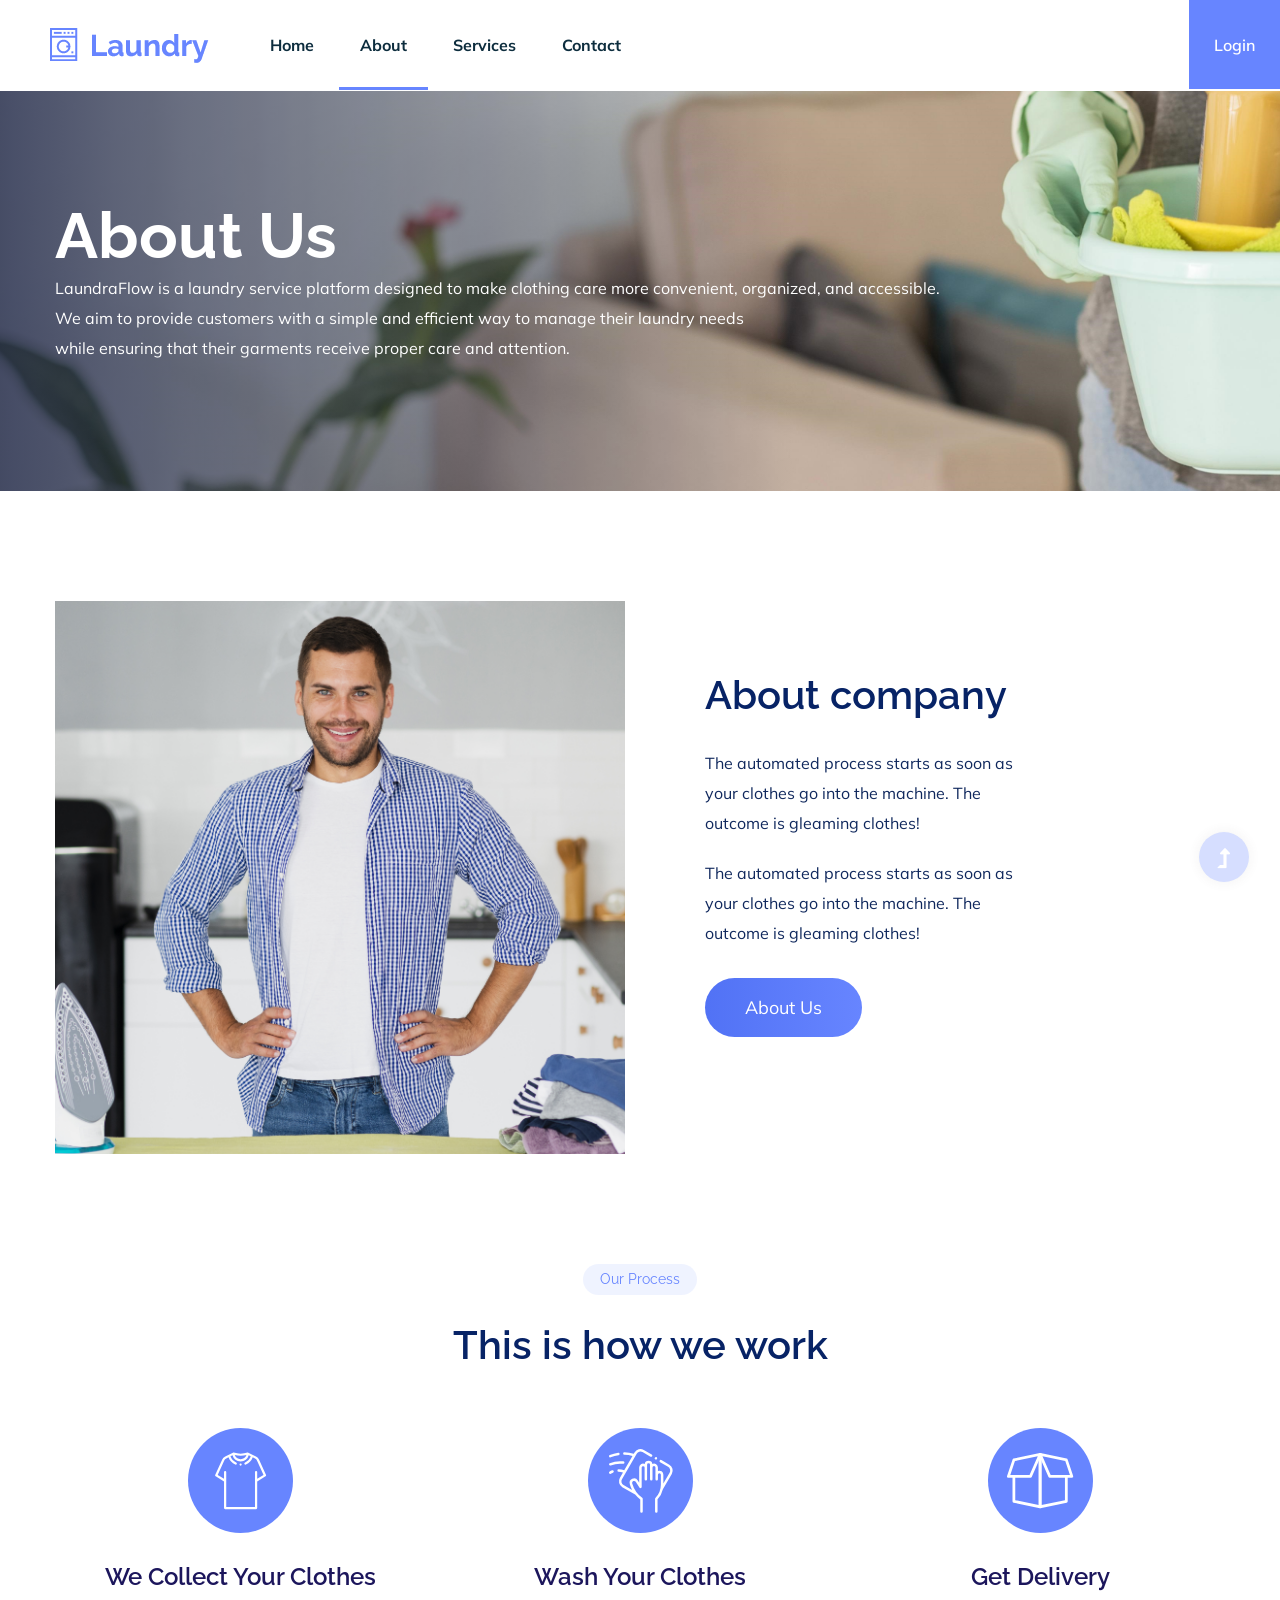
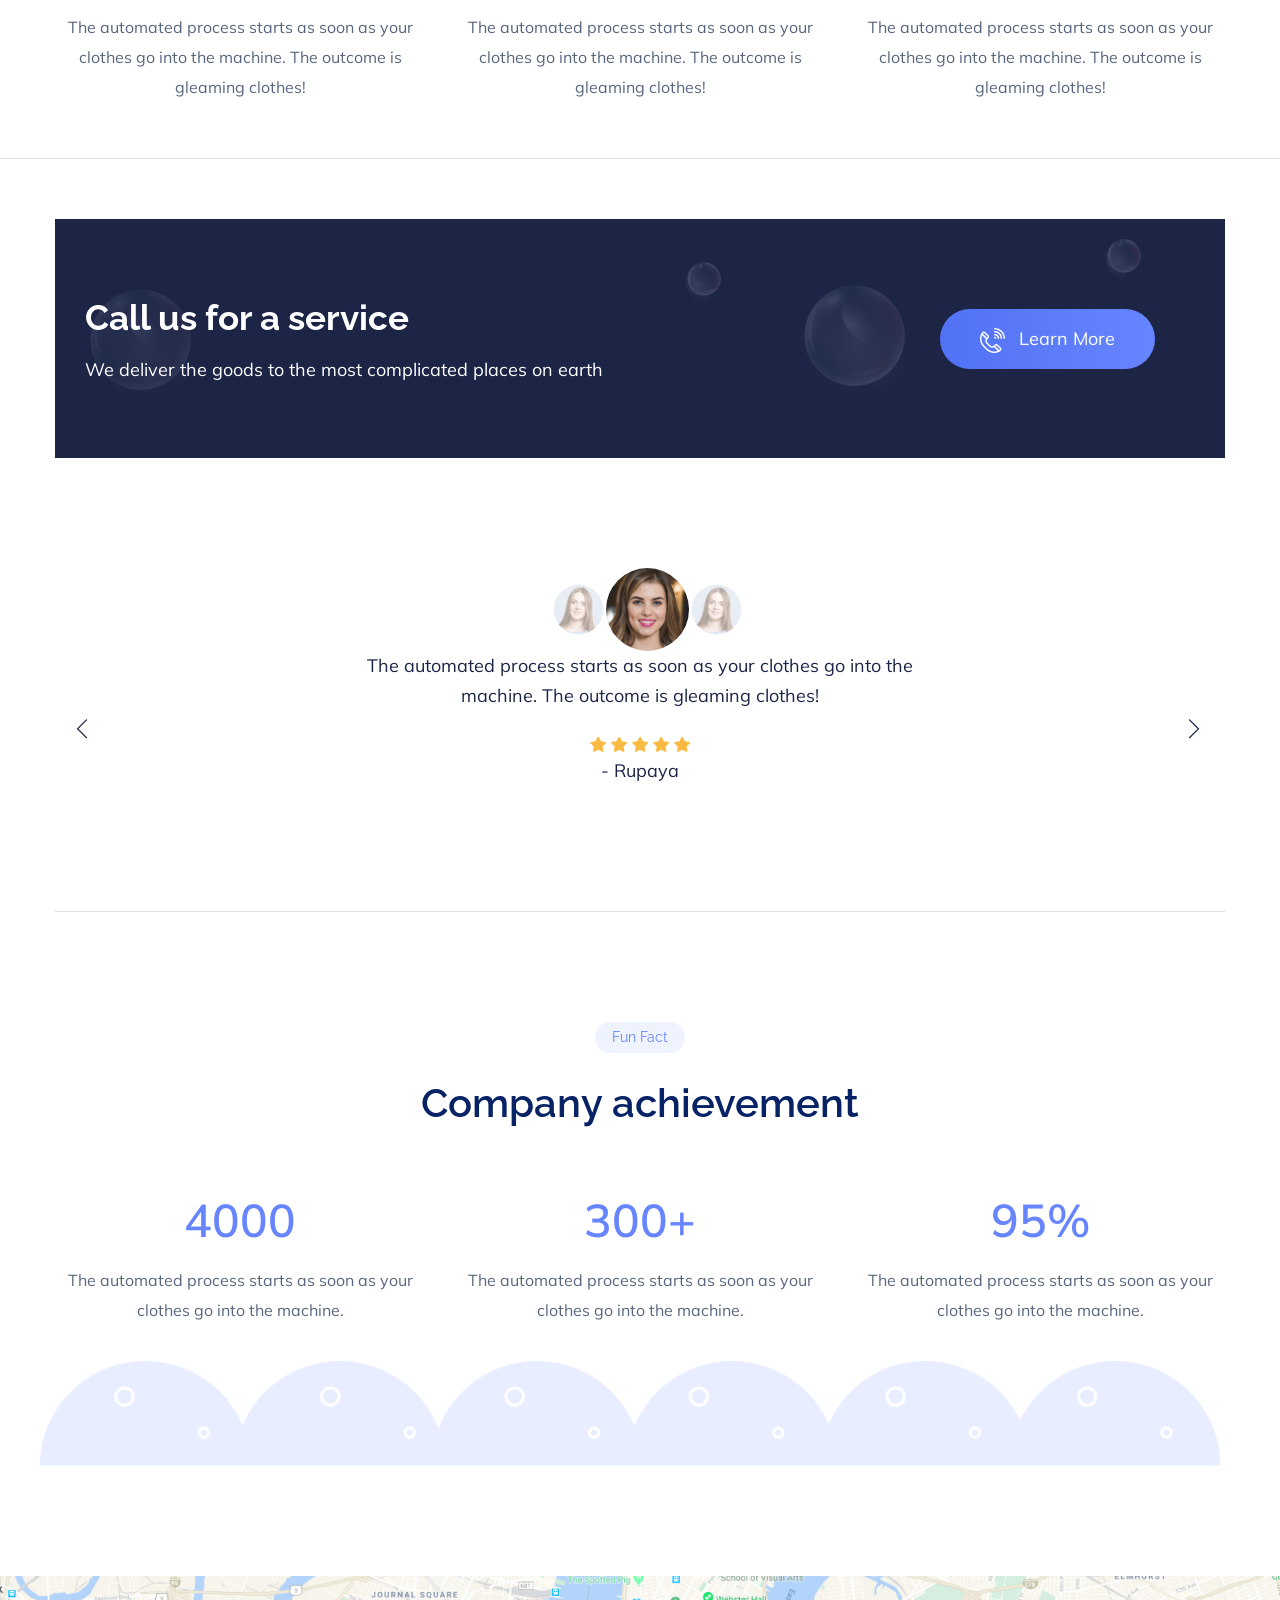
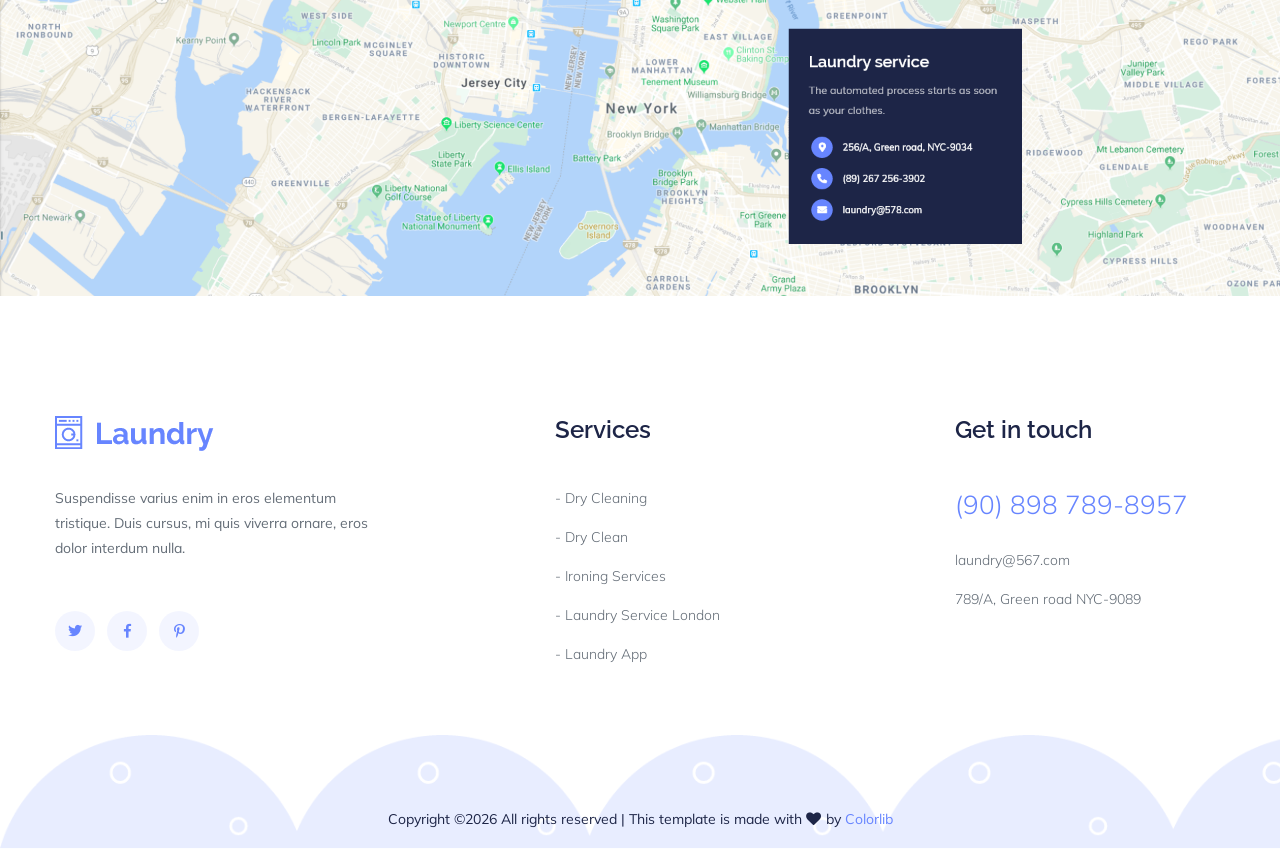
==== commit e647f21b: "Changed Update" ====
--- a/about.html
+++ b/about.html
@@ -3,11 +3,11 @@
 <head>
     <meta charset="utf-8">
     <meta http-equiv="x-ua-compatible" content="ie=edge">
-    <title>Laundryl | Teamplate</title>
+    <title>LaundraFlow | About</title>
     <meta name="description" content="">
     <meta name="viewport" content="width=device-width, initial-scale=1">
     <link rel="manifest" href="site.webmanifest">
-    <link rel="shortcut icon" type="image/x-icon" href="assets/img/favicon.ico">
+    <link rel="shortcut icon" type="image/x-icon" href="assets/img/washicon.png">
 
     <!-- CSS here -->
     <link rel="stylesheet" href="assets/css/bootstrap.min.css">
@@ -24,6 +24,8 @@
     <link rel="stylesheet" href="assets/css/slick.css">
     <link rel="stylesheet" href="assets/css/nice-select.css">
     <link rel="stylesheet" href="assets/css/style.css">
+    <link rel="stylesheet" href="assets/css/auth-modal.css">
+    <link rel="stylesheet" href="assets/css/style2.css">
 </head>
 <body>
     <!-- ? Preloader Start -->
@@ -55,13 +57,6 @@
                                     <li><a href="index.html">Home</a></li>
                                     <li class="active"><a href="about.html">About</a></li>
                                     <li><a href="services.html">Services</a></li>
-                                    <li><a href="blog.html">Blog</a>
-                                        <ul class="submenu">
-                                            <li><a href="blog.html">Blog</a></li>
-                                            <li><a href="blog_details.html">Blog Details</a></li>
-                                            <li><a href="elements.html">Element</a></li>
-                                        </ul>
-                                    </li>
                                     <li><a href="contact.html">Contact</a></li>
                                 </ul>
                             </nav>
@@ -69,8 +64,7 @@
                     </div>
                 </div> 
                 <div class="header-right d-none d-lg-block">
-                    <a href="#" class="header-btn1"><img src="assets/img/icon/call.png" alt=""> (08) 728 256 266</a>
-                    <a href="#" class="header-btn2">Make an Appointment</a>
+                    <a href="#" class="header-btn2 lf-auth-login-trigger">Login</a>
                 </div>
                 <!-- Mobile Menu -->
                 <div class="col-12">
@@ -89,6 +83,7 @@
                         <div class="col-xl-12">
                             <div class="hero-cap hero-cap2">
                                 <h2>About us</h2>
+                                <p class="about-subtitle">LaundraFlow is a laundry service platform designed to make clothing care more convenient, organized, and accessible.<br> We aim to provide customers with a simple and efficient way to manage their laundry needs<br> while ensuring that their garments receive proper care and attention.</p>
                             </div>
                         </div>
                     </div>
@@ -387,6 +382,140 @@
 <div id="back-top" >
     <a title="Go to Top" href="#"> <i class="fas fa-level-up-alt"></i></a>
 </div>
+<!-- LaundraFlow Login and Registration Popup -->
+<div class="lf-auth-overlay" id="lfAuthOverlay" aria-hidden="true">
+
+    <div class="lf-auth-card" id="lfAuthCard"
+         role="dialog" aria-modal="true"
+         aria-labelledby="lfLoginTitle">
+
+        <!-- Close Button -->
+        <button type="button" class="lf-auth-close"
+                id="lfAuthClose" aria-label="Close">
+            <i class="fas fa-times"></i>
+        </button>
+
+        <!-- LOGIN FORM -->
+        <div class="lf-auth-view lf-auth-login-view">
+
+            <h2 id="lfLoginTitle">Login</h2>
+
+            <form class="lf-auth-form">
+
+                <div class="lf-auth-field">
+                    <input type="email" name="email"
+                           placeholder=" " required
+                           autocomplete="email">
+                    <label>Email</label>
+                    <i class="fas fa-envelope lf-auth-icon"></i>
+                </div>
+
+                <div class="lf-auth-field">
+                    <input type="password" id="lfLoginPassword"
+                           name="password" placeholder=" "
+                           required autocomplete="current-password">
+                    <label>Password</label>
+
+                    <button type="button"
+                            class="lf-auth-password-toggle"
+                            data-target="lfLoginPassword"
+                            aria-label="Show password">
+                        <i class="fas fa-eye"></i>
+                    </button>
+                </div>
+
+                <div class="lf-auth-options">
+                    <label>
+                        <input type="checkbox" name="remember">
+                        Remember me
+                    </label>
+
+                    <a href="#">Forgot Password?</a>
+                </div>
+
+                <button type="submit" class="lf-auth-submit">
+                    Login
+                </button>
+
+                <p class="lf-auth-status" aria-live="polite"></p>
+
+                <div class="lf-auth-switch">
+                    <p>
+                        Don't have an account?
+                        <a href="#" class="lf-auth-register-link">
+                            Register
+                        </a>
+                    </p>
+                </div>
+
+            </form>
+        </div>
+
+        <!-- REGISTRATION FORM -->
+        <div class="lf-auth-view lf-auth-register-view">
+
+            <h2>Registration</h2>
+
+            <form class="lf-auth-form">
+
+                <div class="lf-auth-field">
+                    <input type="text" name="username"
+                           placeholder=" " required
+                           autocomplete="username">
+                    <label>Username</label>
+                    <i class="fas fa-user lf-auth-icon"></i>
+                </div>
+
+                <div class="lf-auth-field">
+                    <input type="email" name="email"
+                           placeholder=" " required
+                           autocomplete="email">
+                    <label>Email</label>
+                    <i class="fas fa-envelope lf-auth-icon"></i>
+                </div>
+
+                <div class="lf-auth-field">
+                    <input type="password" id="lfRegisterPassword"
+                           name="password" placeholder=" "
+                           required autocomplete="new-password">
+                    <label>Password</label>
+
+                    <button type="button"
+                            class="lf-auth-password-toggle"
+                            data-target="lfRegisterPassword"
+                            aria-label="Show password">
+                        <i class="fas fa-eye"></i>
+                    </button>
+                </div>
+
+                <div class="lf-auth-terms">
+                    <label>
+                        <input type="checkbox" required>
+                        I agree to the terms & conditions
+                    </label>
+                </div>
+
+                <button type="submit" class="lf-auth-submit">
+                    Register
+                </button>
+
+                <p class="lf-auth-status" aria-live="polite"></p>
+
+                <div class="lf-auth-switch">
+                    <p>
+                        Already have an account?
+                        <a href="#" class="lf-auth-login-link">
+                            Login
+                        </a>
+                    </p>
+                </div>
+
+            </form>
+        </div>
+
+    </div>
+</div>
+<!-- End LaundraFlow Authentication Popup -->
 
 <!-- JS here -->
 
@@ -430,6 +559,7 @@
 <!-- Jquery Plugins, main Jquery -->	
 <script src="./assets/js/plugins.js"></script>
 <script src="./assets/js/main.js"></script>
+<script src="./assets/js/auth-modal.js"></script>
 
 </body>
 </html>
--- a/assets/css/auth-modal.css
+++ b/assets/css/auth-modal.css
@@ -0,0 +1,304 @@
+/* LAUNDRAFLOW AUTHENTICATION POPUP */
+
+.lf-auth-overlay,
+.lf-auth-overlay * {
+    box-sizing: border-box;
+}
+
+.lf-auth-overlay {
+    position: fixed;
+    inset: 0;
+    z-index: 99999;
+
+    display: flex;
+    justify-content: center;
+    align-items: center;
+
+    padding: 20px;
+    background: rgba(15, 30, 45, 0.30);
+
+    opacity: 0;
+    visibility: hidden;
+    pointer-events: none;
+
+    transition: opacity 0.3s ease,
+                visibility 0.3s ease;
+}
+
+.lf-auth-overlay.is-open {
+    opacity: 1;
+    visibility: visible;
+    pointer-events: auto;
+}
+
+body.lf-auth-lock {
+    overflow: hidden;
+}
+
+/* POPUP CONTAINER */
+
+.lf-auth-card {
+    position: relative;
+    width: 470px;
+    max-width: 100%;
+    max-height: calc(100vh - 40px);
+
+    padding: 45px 46px 35px;
+
+    background: rgba(225, 220, 210, 0.76);
+    border: 2px solid rgba(255, 255, 255, 0.65);
+    border-radius: 22px;
+
+    backdrop-filter: blur(20px);
+    -webkit-backdrop-filter: blur(20px);
+
+    box-shadow: 0 0 30px rgba(0, 0, 0, 0.35);
+
+    overflow-y: auto;
+    transform: scale(0.90);
+    transition: transform 0.3s ease;
+}
+
+.lf-auth-overlay.is-open .lf-auth-card {
+    transform: scale(1);
+}
+
+/* CLOSE BUTTON */
+
+.lf-auth-close {
+    position: absolute;
+    top: 0;
+    right: 0;
+
+    width: 52px;
+    height: 52px;
+
+    background: #162938;
+    color: #fff;
+
+    border: none;
+    border-bottom-left-radius: 20px;
+
+    font-size: 25px;
+    cursor: pointer;
+}
+
+/* FORM VISIBILITY */
+
+.lf-auth-view {
+    display: none;
+    animation: lfAuthFade 0.25s ease;
+}
+
+.lf-auth-card:not(.is-register) .lf-auth-login-view {
+    display: block;
+}
+
+.lf-auth-card.is-register .lf-auth-register-view {
+    display: block;
+}
+
+@keyframes lfAuthFade {
+    from {
+        opacity: 0;
+        transform: translateX(12px);
+    }
+
+    to {
+        opacity: 1;
+        transform: translateX(0);
+    }
+}
+
+/* FORM TITLE */
+
+.lf-auth-view h2 {
+    color: #162938;
+    font-size: 36px;
+    font-weight: 700;
+    text-align: center;
+    margin-bottom: 15px;
+}
+
+/* INPUT FIELDS */
+
+.lf-auth-field {
+    position: relative;
+    width: 100%;
+    height: 55px;
+
+    border-bottom: 2px solid #162938;
+    margin: 25px 0;
+}
+
+.lf-auth-field input {
+    width: 100%;
+    height: 100%;
+
+    padding: 12px 42px 5px 5px;
+
+    background: transparent;
+    border: none;
+    outline: none;
+
+    color: #162938;
+    font-size: 16px;
+    font-weight: 600;
+}
+
+.lf-auth-field label {
+    position: absolute;
+    left: 5px;
+    top: 50%;
+
+    transform: translateY(-50%);
+
+    color: #162938;
+    font-size: 16px;
+    font-weight: 500;
+
+    pointer-events: none;
+    transition: 0.3s;
+}
+
+.lf-auth-field input:focus ~ label,
+.lf-auth-field input:not(:placeholder-shown) ~ label {
+    top: -3px;
+    font-size: 13px;
+}
+
+.lf-auth-icon {
+    position: absolute;
+    right: 8px;
+    top: 19px;
+
+    color: #162938;
+    font-size: 18px;
+    pointer-events: none;
+}
+
+.lf-auth-password-toggle {
+    position: absolute;
+    right: 5px;
+    top: 15px;
+
+    color: #162938;
+    background: transparent;
+    border: none;
+
+    cursor: pointer;
+    font-size: 17px;
+}
+
+/* REMEMBER ME AND FORGOT PASSWORD */
+
+.lf-auth-options {
+    display: flex;
+    justify-content: space-between;
+    align-items: center;
+    flex-wrap: wrap;
+    gap: 8px;
+
+    margin: -8px 0 18px;
+
+    color: #162938;
+    font-size: 14px;
+    font-weight: 500;
+}
+
+.lf-auth-options label,
+.lf-auth-terms label {
+    display: flex;
+    align-items: center;
+    gap: 5px;
+}
+
+.lf-auth-options input,
+.lf-auth-terms input {
+    accent-color: #162938;
+}
+
+.lf-auth-overlay a {
+    color: #162938;
+    text-decoration: none;
+}
+
+.lf-auth-overlay a:hover {
+    text-decoration: underline;
+}
+
+/* REGISTRATION TERMS */
+
+.lf-auth-terms {
+    color: #162938;
+    font-size: 14px;
+    margin: 15px 0 20px;
+}
+
+/* SUBMIT BUTTON */
+
+.lf-auth-submit {
+    width: 100%;
+    height: 50px;
+
+    color: #fff;
+    background: #162938;
+
+    border: none;
+    border-radius: 7px;
+
+    font-size: 17px;
+    font-weight: 500;
+
+    cursor: pointer;
+    transition: 0.3s;
+}
+
+.lf-auth-submit:hover {
+    background: #294a63;
+}
+
+/* LOGIN / REGISTRATION SWITCH */
+
+.lf-auth-switch {
+    color: #162938;
+    text-align: center;
+
+    font-size: 14px;
+    font-weight: 500;
+
+    margin: 25px 0 5px;
+}
+
+.lf-auth-switch p {
+    margin: 0;
+}
+
+.lf-auth-switch a {
+    font-weight: 700;
+}
+
+/* FORM STATUS */
+
+.lf-auth-status {
+    color: #162938;
+    font-size: 13px;
+    text-align: center;
+    margin: 10px 0 0;
+}
+
+/* MOBILE RESPONSIVENESS */
+
+@media (max-width: 480px) {
+    .lf-auth-card {
+        padding: 42px 24px 28px;
+    }
+
+    .lf-auth-view h2 {
+        font-size: 30px;
+    }
+
+    .lf-auth-options {
+        font-size: 13px;
+    }
+}
--- a/assets/css/style2.css
+++ b/assets/css/style2.css
@@ -0,0 +1,11 @@
+.contact-subtitle {
+    color: #ffffff !important;
+}
+
+.service-subtitle {
+    color: #ffffff !important;
+}
+
+.about-subtitle {
+    color: #ffffff !important;
+}
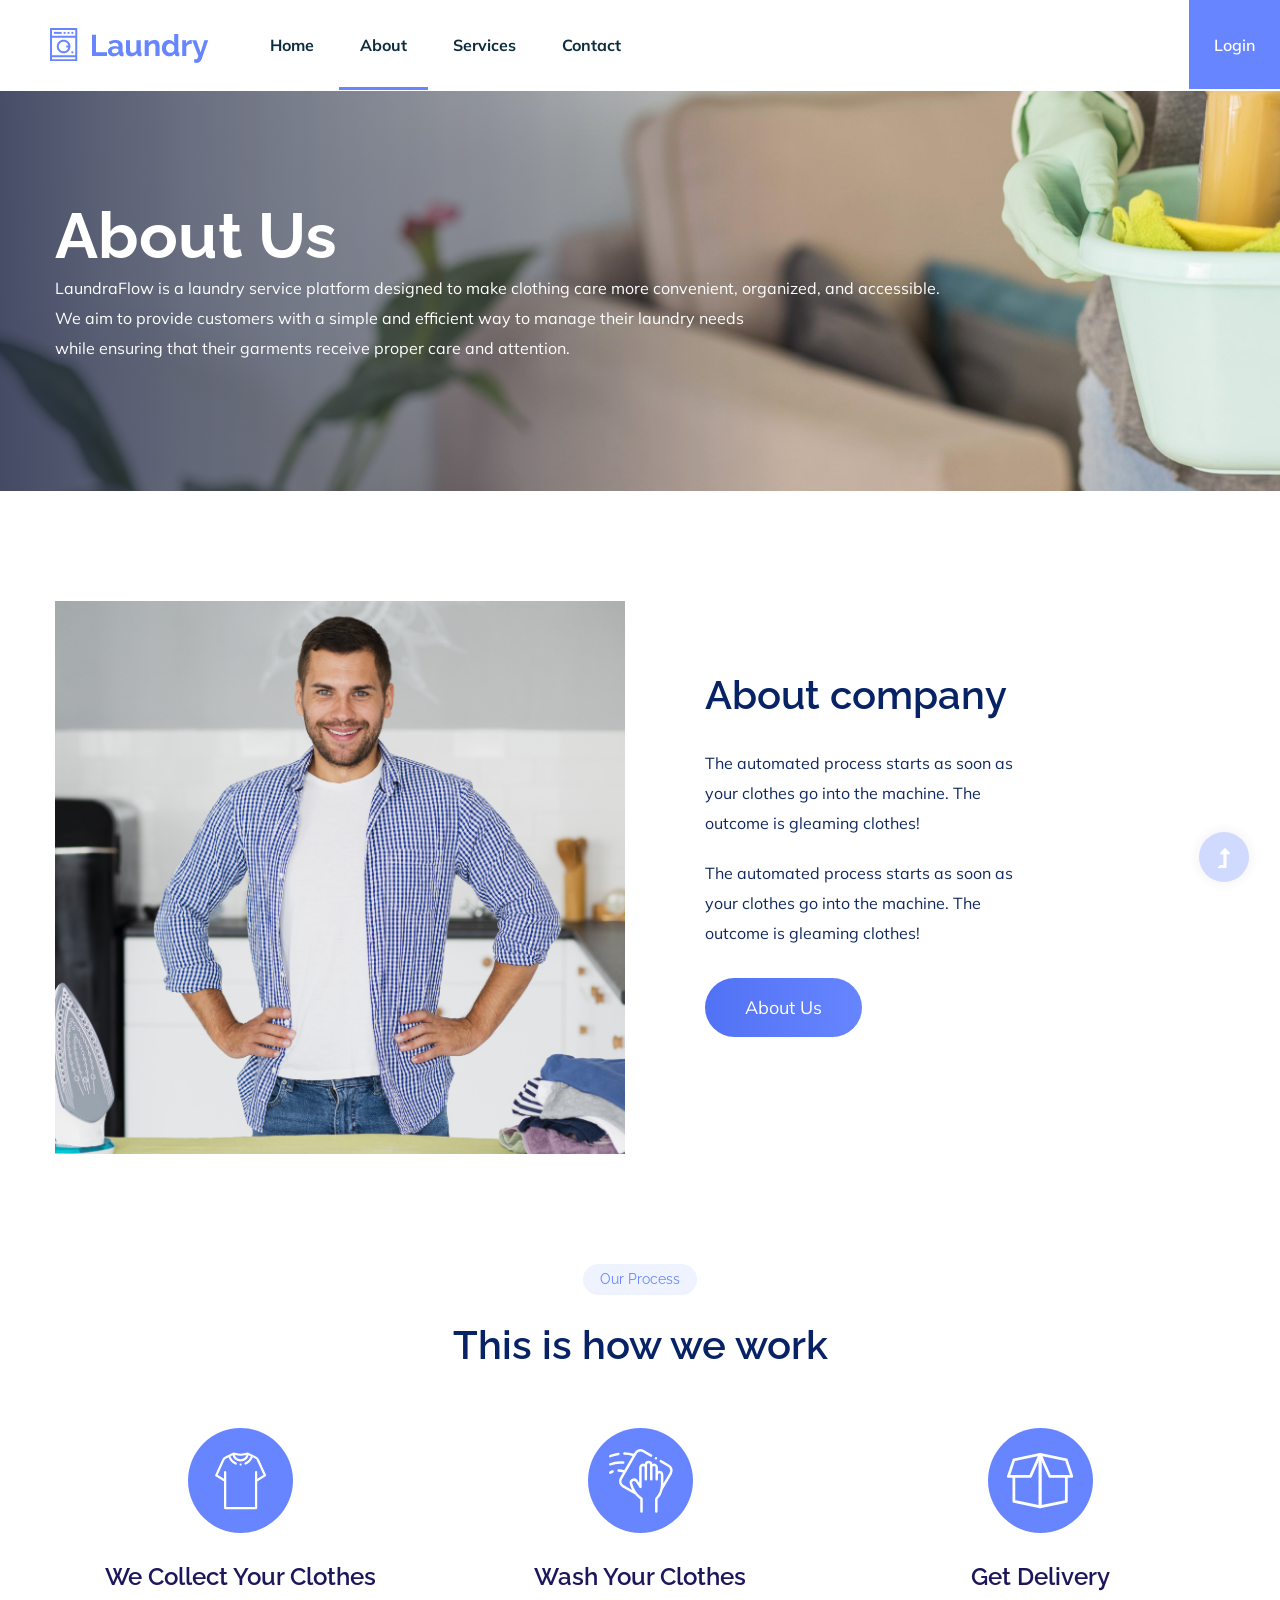
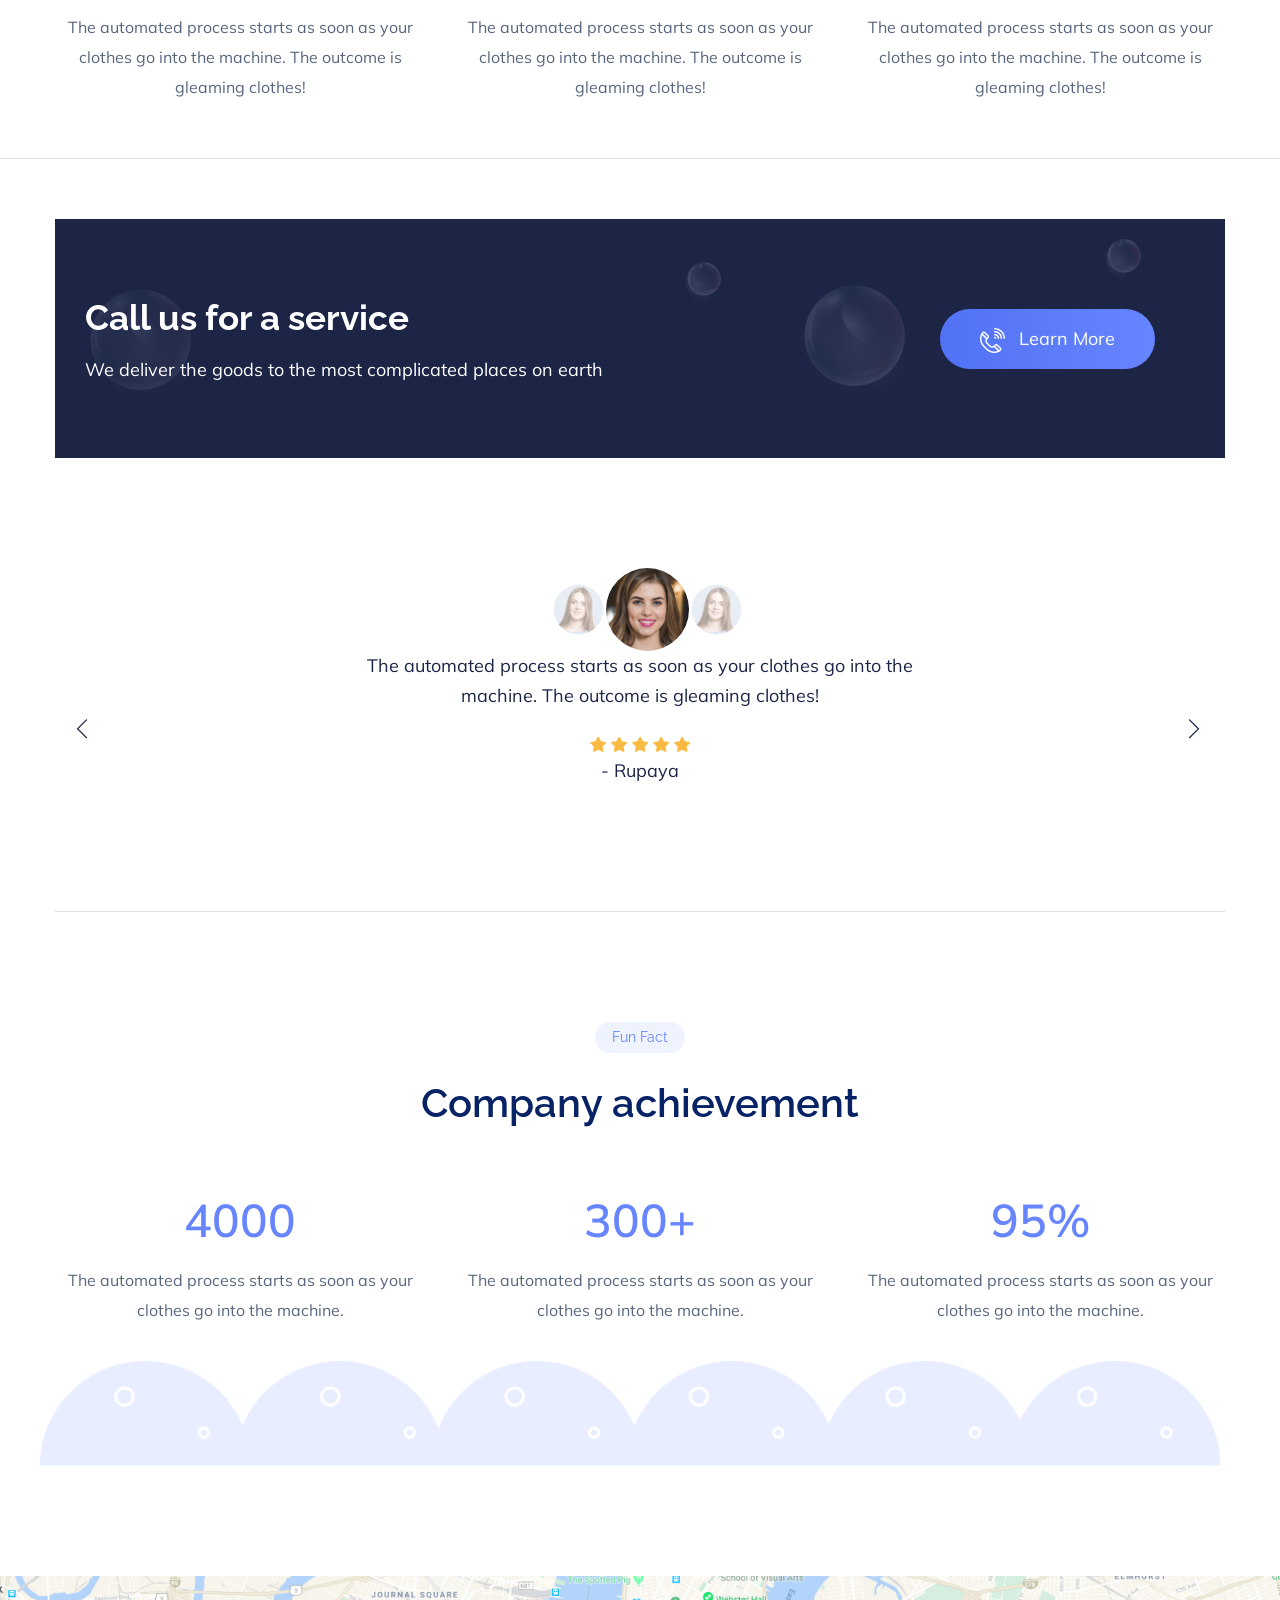
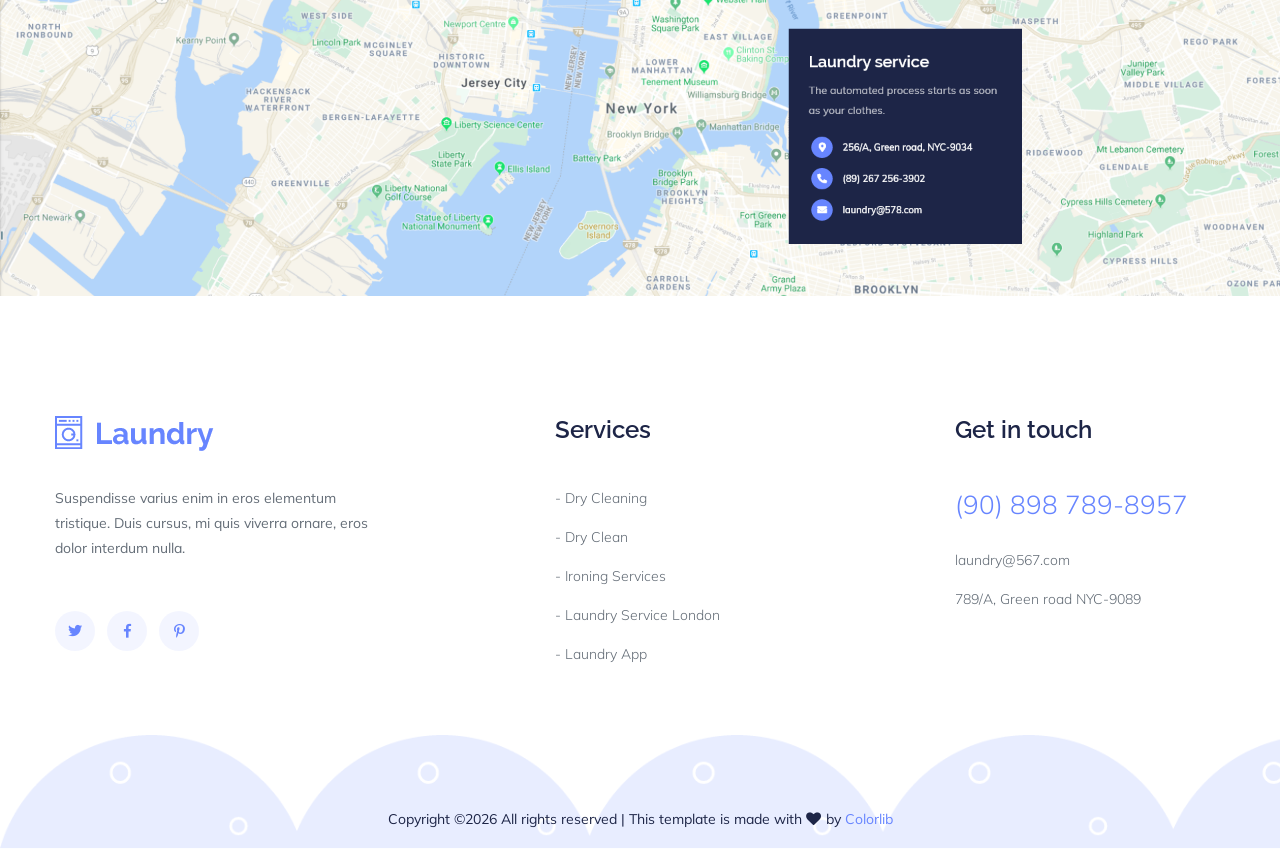
==== commit e4b2dd8a: "Updated Changed" ====
--- a/about.html
+++ b/about.html
@@ -430,7 +430,7 @@
                         Remember me
                     </label>
 
-                    <a href="#">Forgot Password?</a>
+                    <a href="#" class="lf-auth-forgot-link">Forgot Password?</a>
                 </div>
 
                 <button type="submit" class="lf-auth-submit">
@@ -512,7 +512,48 @@
 
             </form>
         </div>
-
+<!-- FORGOT PASSWORD FORM -->
+<div class="lf-auth-view lf-auth-forgot-view">
+
+    <h2>Forgot Password?</h2>
+
+    <p class="lf-auth-description">
+        Enter your registered email address to request
+        a password reset.
+    </p>
+
+    <form class="lf-auth-forgot-form">
+
+        <div class="lf-auth-field">
+            <input type="email"
+                   name="email"
+                   placeholder=" "
+                   required
+                   autocomplete="email">
+
+            <label>Email Address</label>
+
+            <i class="fas fa-envelope lf-auth-icon"></i>
+        </div>
+
+        <button type="submit" class="lf-auth-submit">
+            Send Reset Link
+        </button>
+
+        <p class="lf-auth-status" aria-live="polite"></p>
+
+        <div class="lf-auth-switch">
+            <p>
+                Remember your password?
+                <a href="#" class="lf-auth-back-login-link">
+                    Login
+                </a>
+            </p>
+        </div>
+
+    </form>
+</div>
+<!-- END FORGOT PASSWORD FORM -->
     </div>
 </div>
 <!-- End LaundraFlow Authentication Popup -->
--- a/assets/css/auth-modal.css
+++ b/assets/css/auth-modal.css
@@ -90,7 +90,8 @@
     animation: lfAuthFade 0.25s ease;
 }
 
-.lf-auth-card:not(.is-register) .lf-auth-login-view {
+.lf-auth-card:not(.is-register):not(.is-forgot)
+.lf-auth-login-view {
     display: block;
 }
 
@@ -301,4 +302,40 @@
     .lf-auth-options {
         font-size: 13px;
     }
+}
+
+/* MOBILE NAVIGATION LOGIN BUTTON */
+
+@media (min-width: 992px) {
+    .lf-mobile-login-item {
+        display: none !important;
+    }
+}
+
+/* FORGOT PASSWORD VIEW */
+
+.lf-auth-card.is-forgot .lf-auth-forgot-view {
+    display: block;
+}
+
+.lf-auth-description {
+    color: #162938;
+    font-size: 15px;
+    text-align: center;
+    line-height: 1.6;
+    margin: 15px 0 25px;
+}
+
+/* FORGOT PASSWORD BUTTON */
+
+.lf-auth-forgot-view .lf-auth-submit {
+    margin-top: 15px;
+}
+
+/* FORGOT PASSWORD RESPONSIVENESS */
+
+@media (max-width: 480px) {
+    .lf-auth-description {
+        font-size: 14px;
+    }
 }
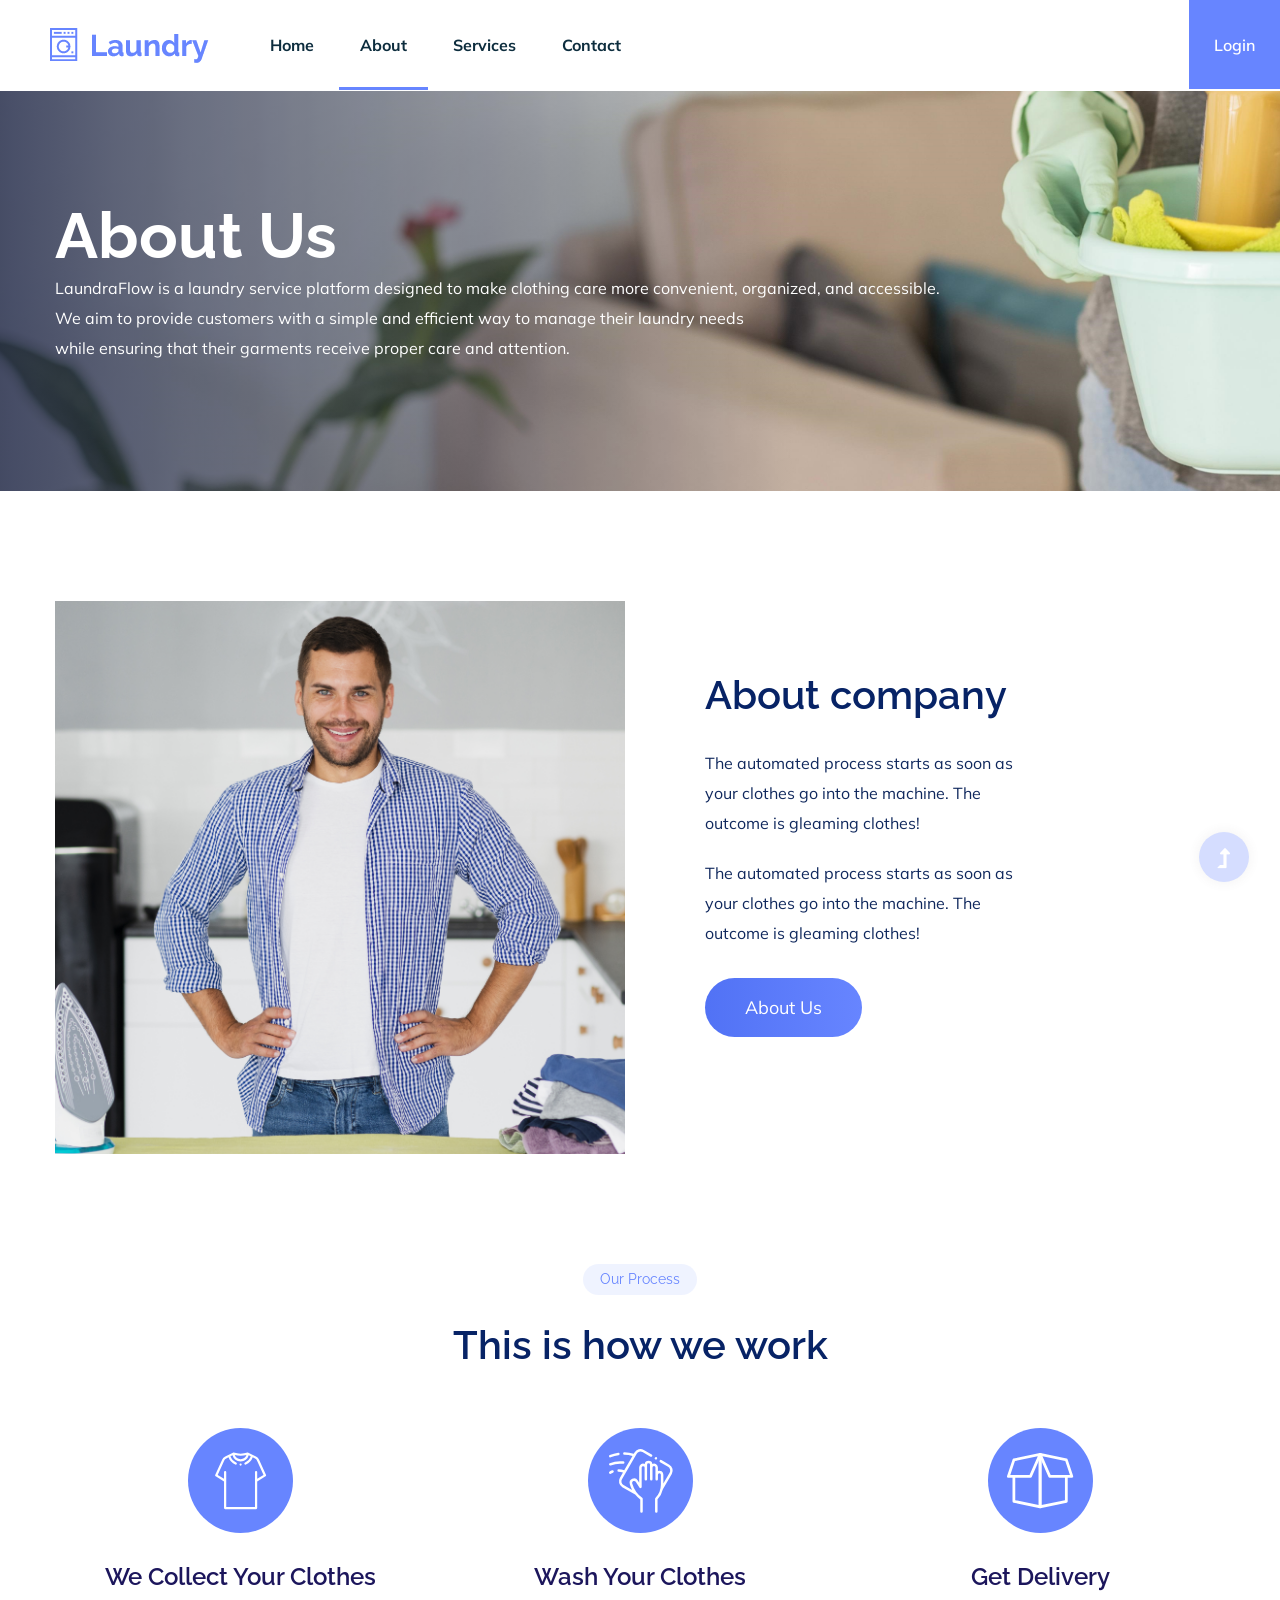
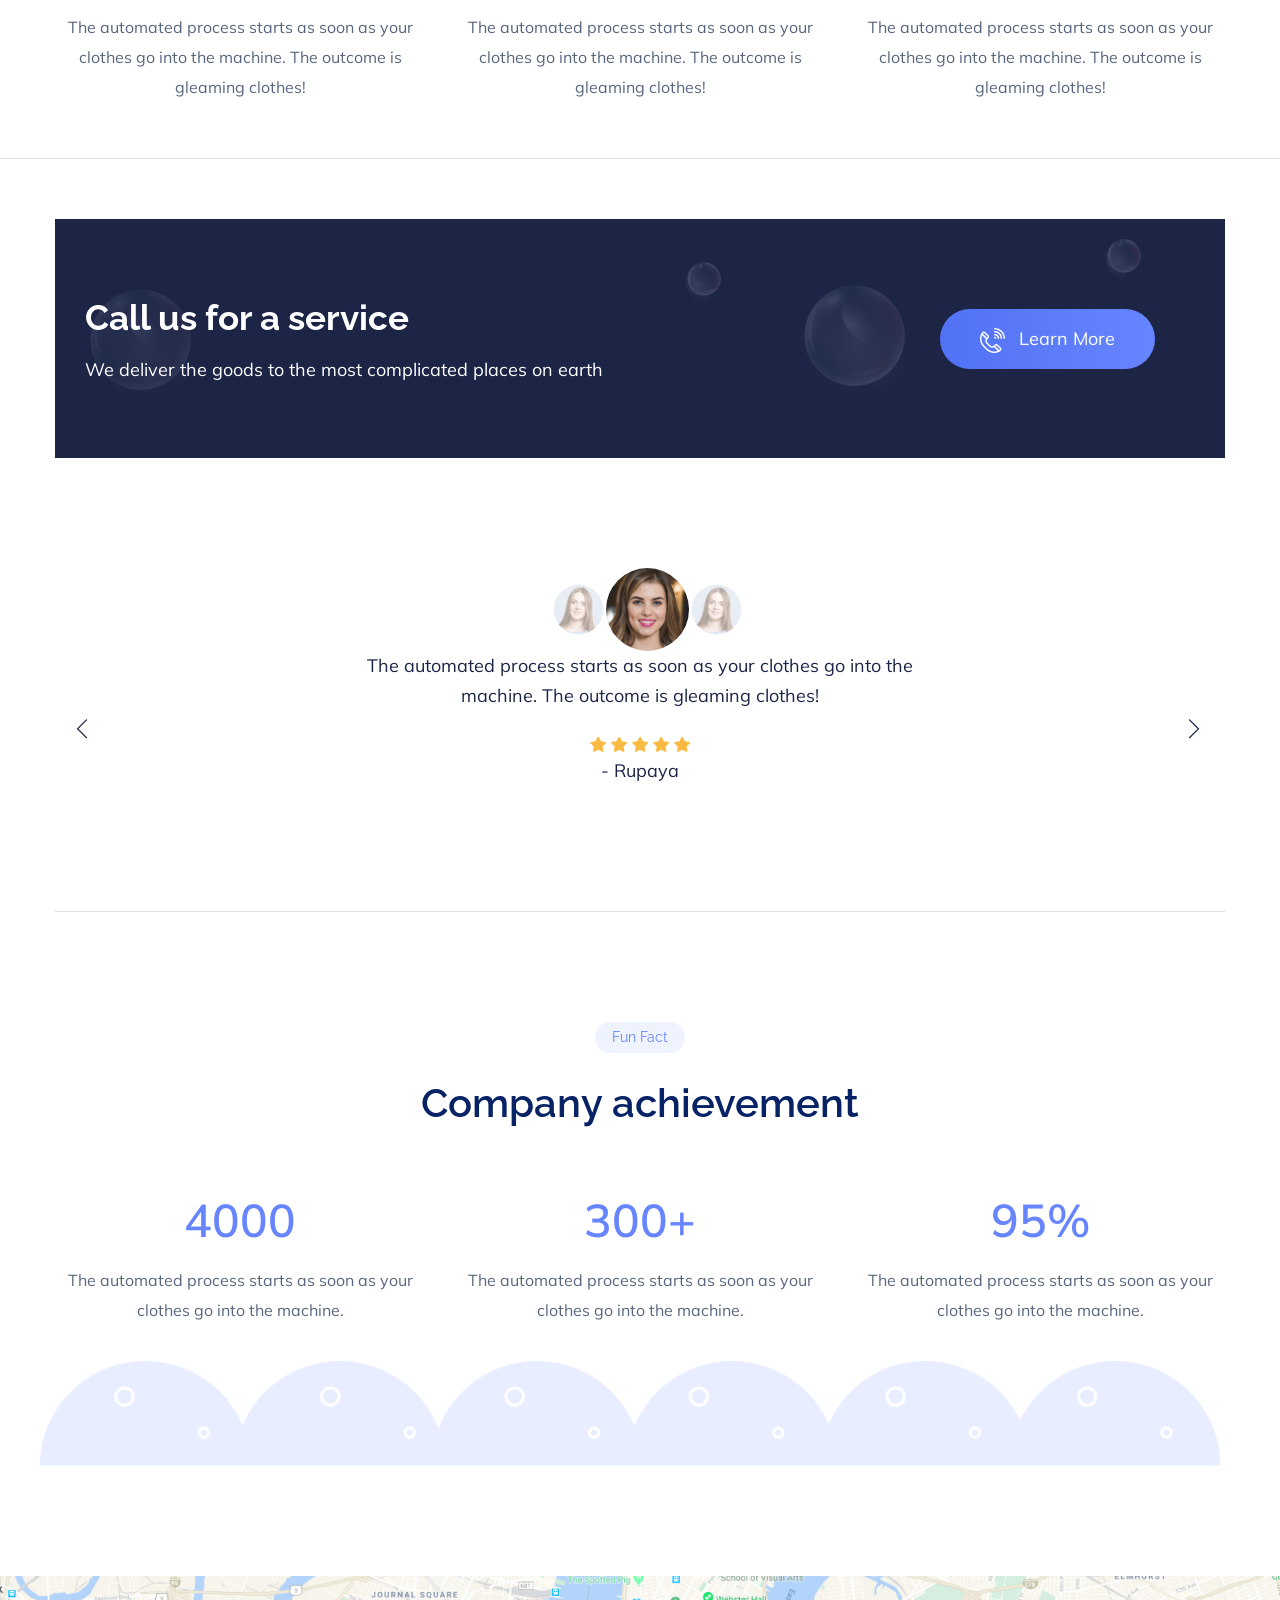
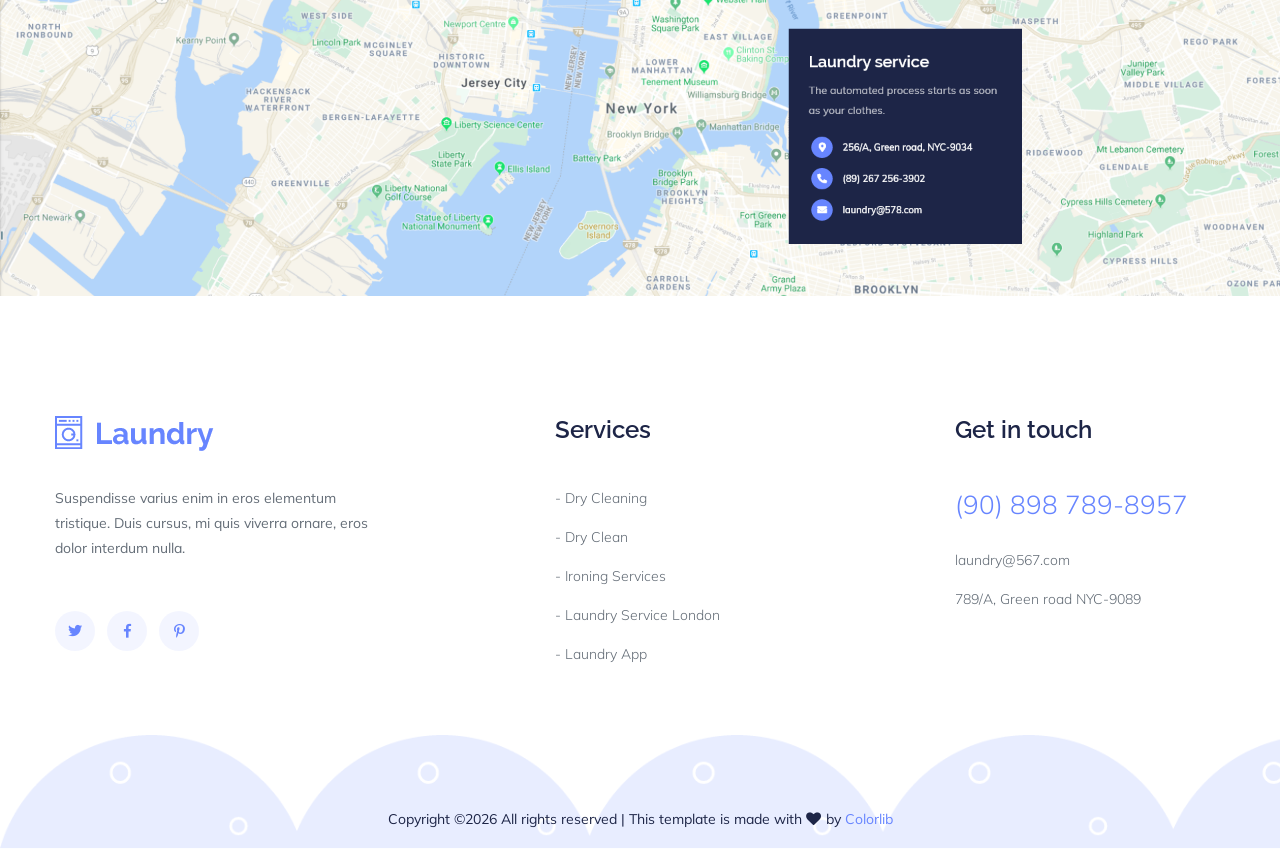
==== commit c56117e4: "Updated Changed" ====
--- a/about.html
+++ b/about.html
@@ -58,6 +58,7 @@
                                     <li class="active"><a href="about.html">About</a></li>
                                     <li><a href="services.html">Services</a></li>
                                     <li><a href="contact.html">Contact</a></li>
+                                    <li class="lf-mobile-login-item"><a href="#" class="lf-auth-login-trigger">Login</a></li>
                                 </ul>
                             </nav>
                         </div>
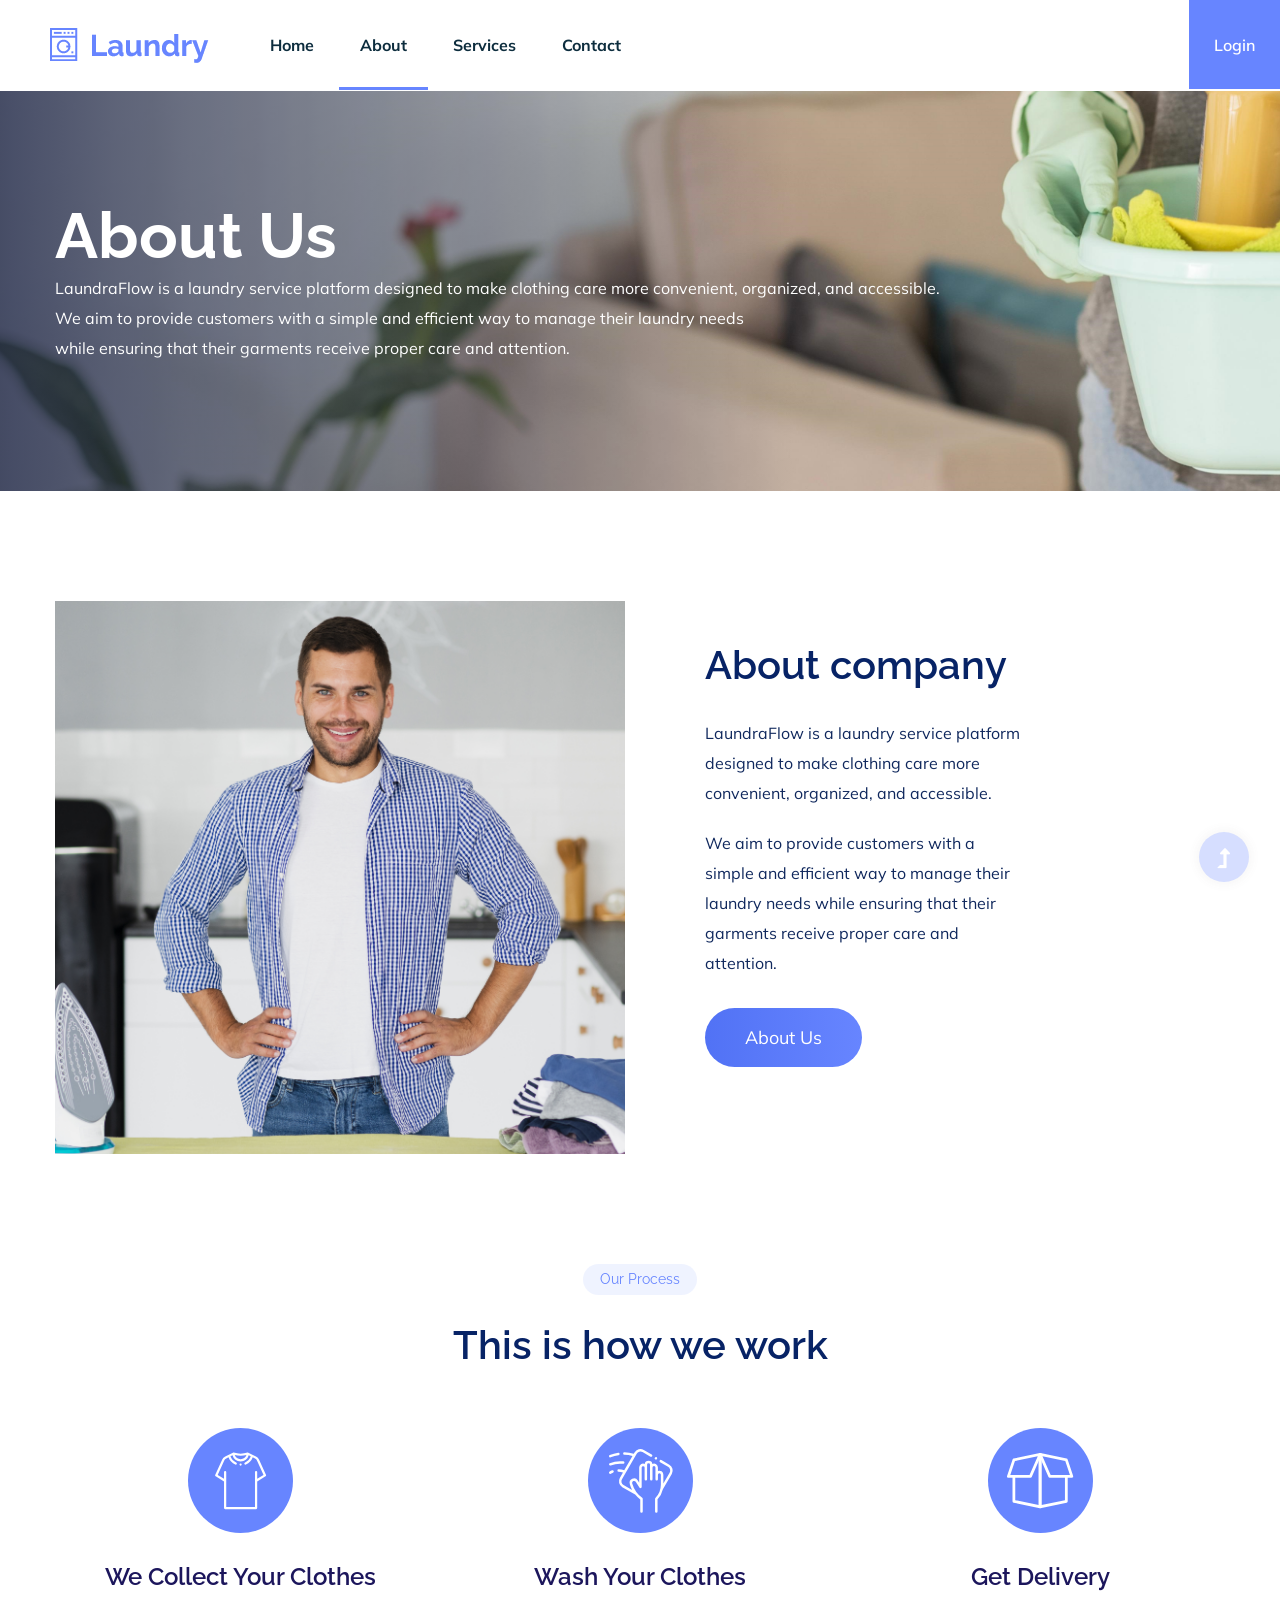
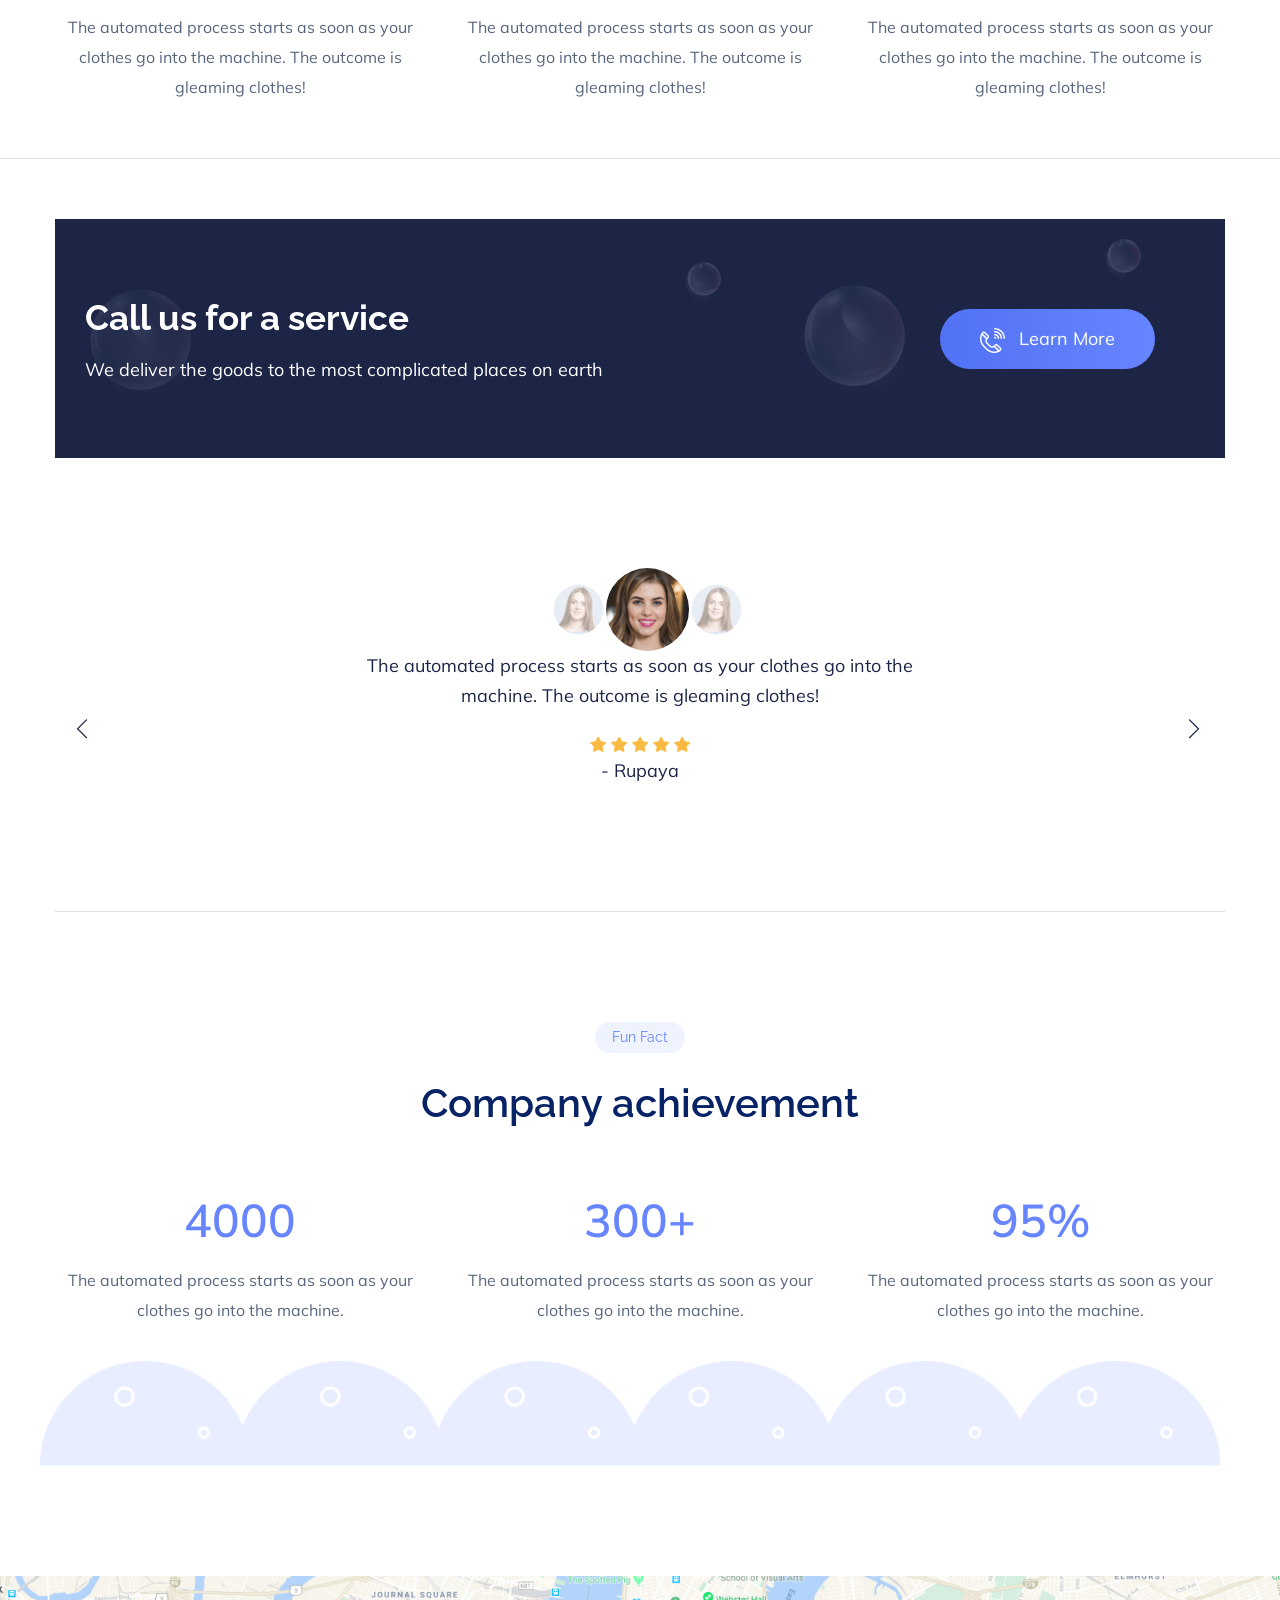
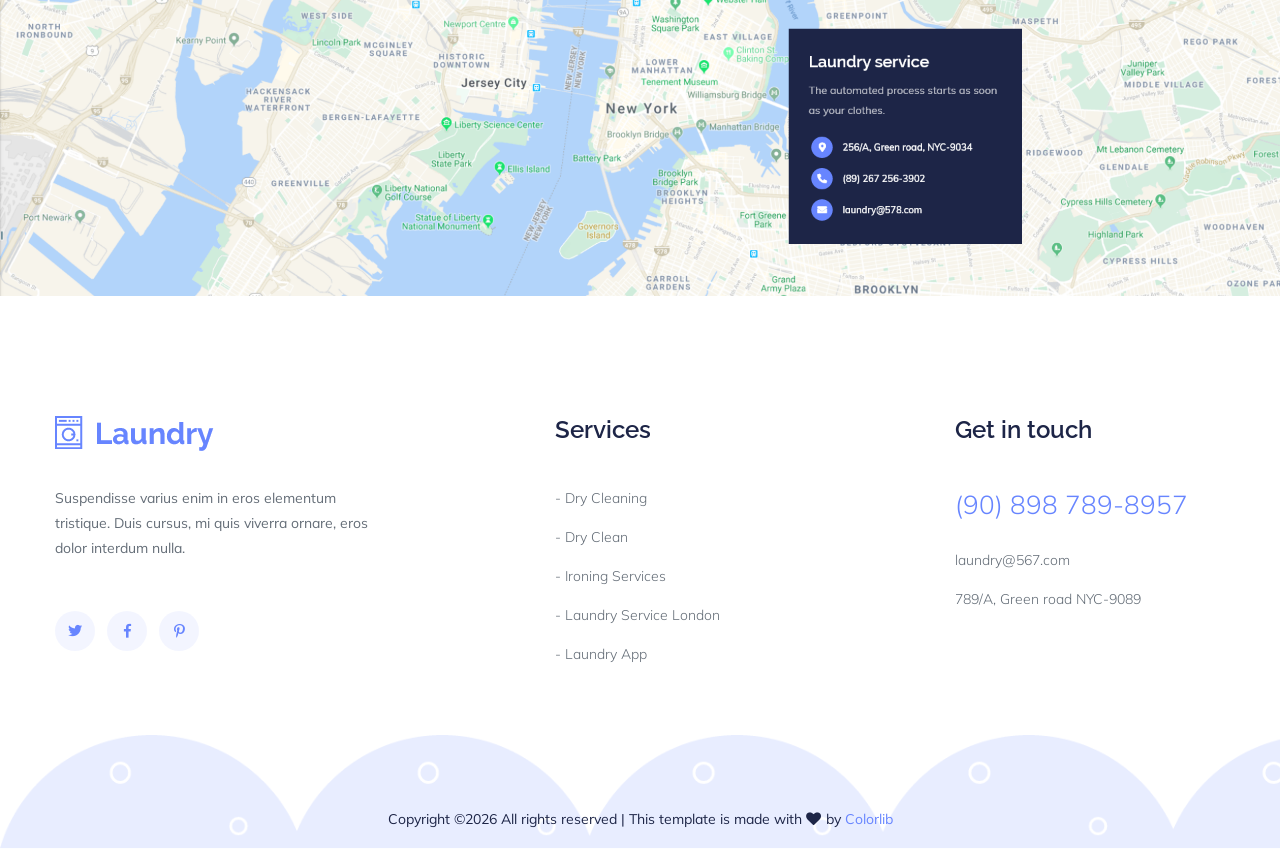
==== commit 419cce83: "Updated Changed" ====
--- a/about.html
+++ b/about.html
@@ -109,9 +109,9 @@
                                 <h2>About company</h2>
                             </div>
                             <p class="mb-20">
-                                The automated process starts as soon as your clothes go into the machine. The outcome is gleaming clothes!
+                                LaundraFlow is a laundry service platform designed to make clothing care more convenient, organized, and accessible.
                             </p>
-                            <p class="mb-30">The automated process starts as soon as your clothes go into the machine. The outcome is gleaming clothes!</p>
+                            <p class="mb-30">We aim to provide customers with a simple and efficient way to manage their laundry needs while ensuring that their garments receive proper care and attention.</p>
 
                             <a href="about.html" class="btn">About Us</a>
                         </div>
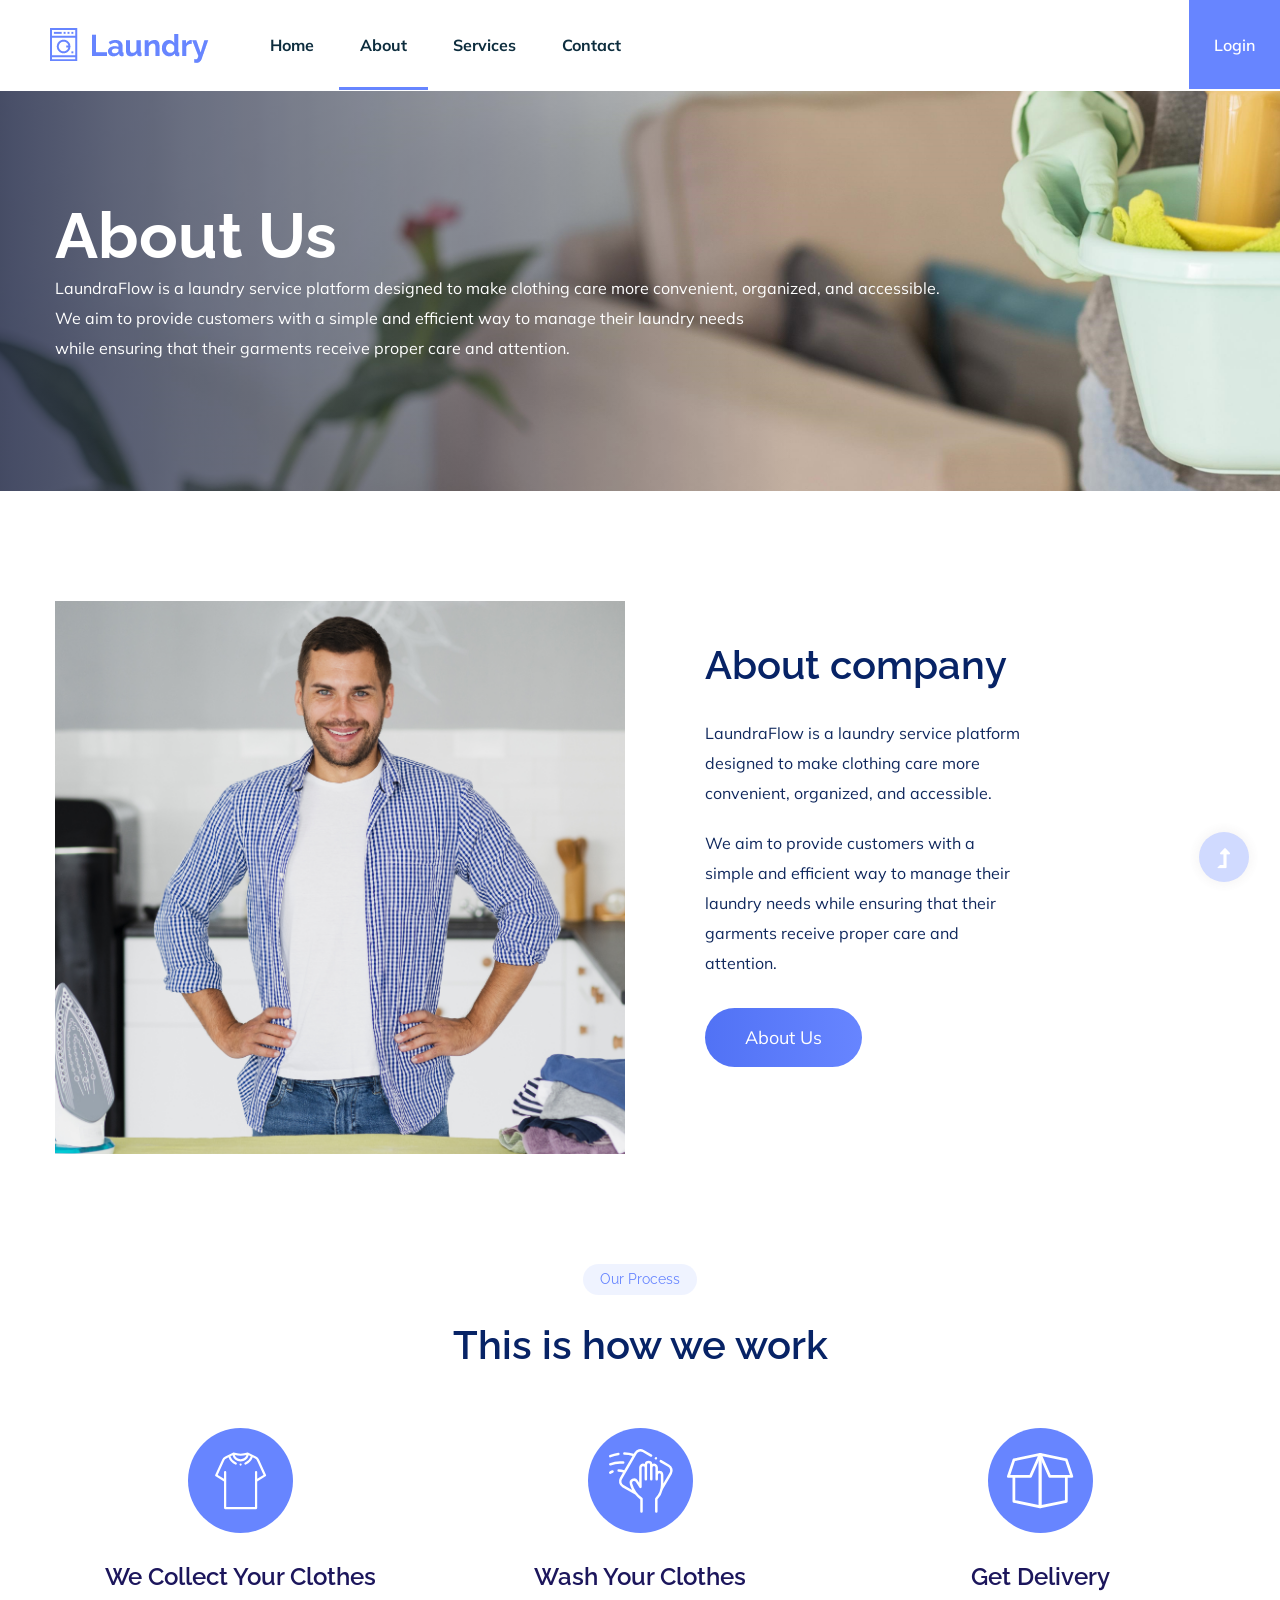
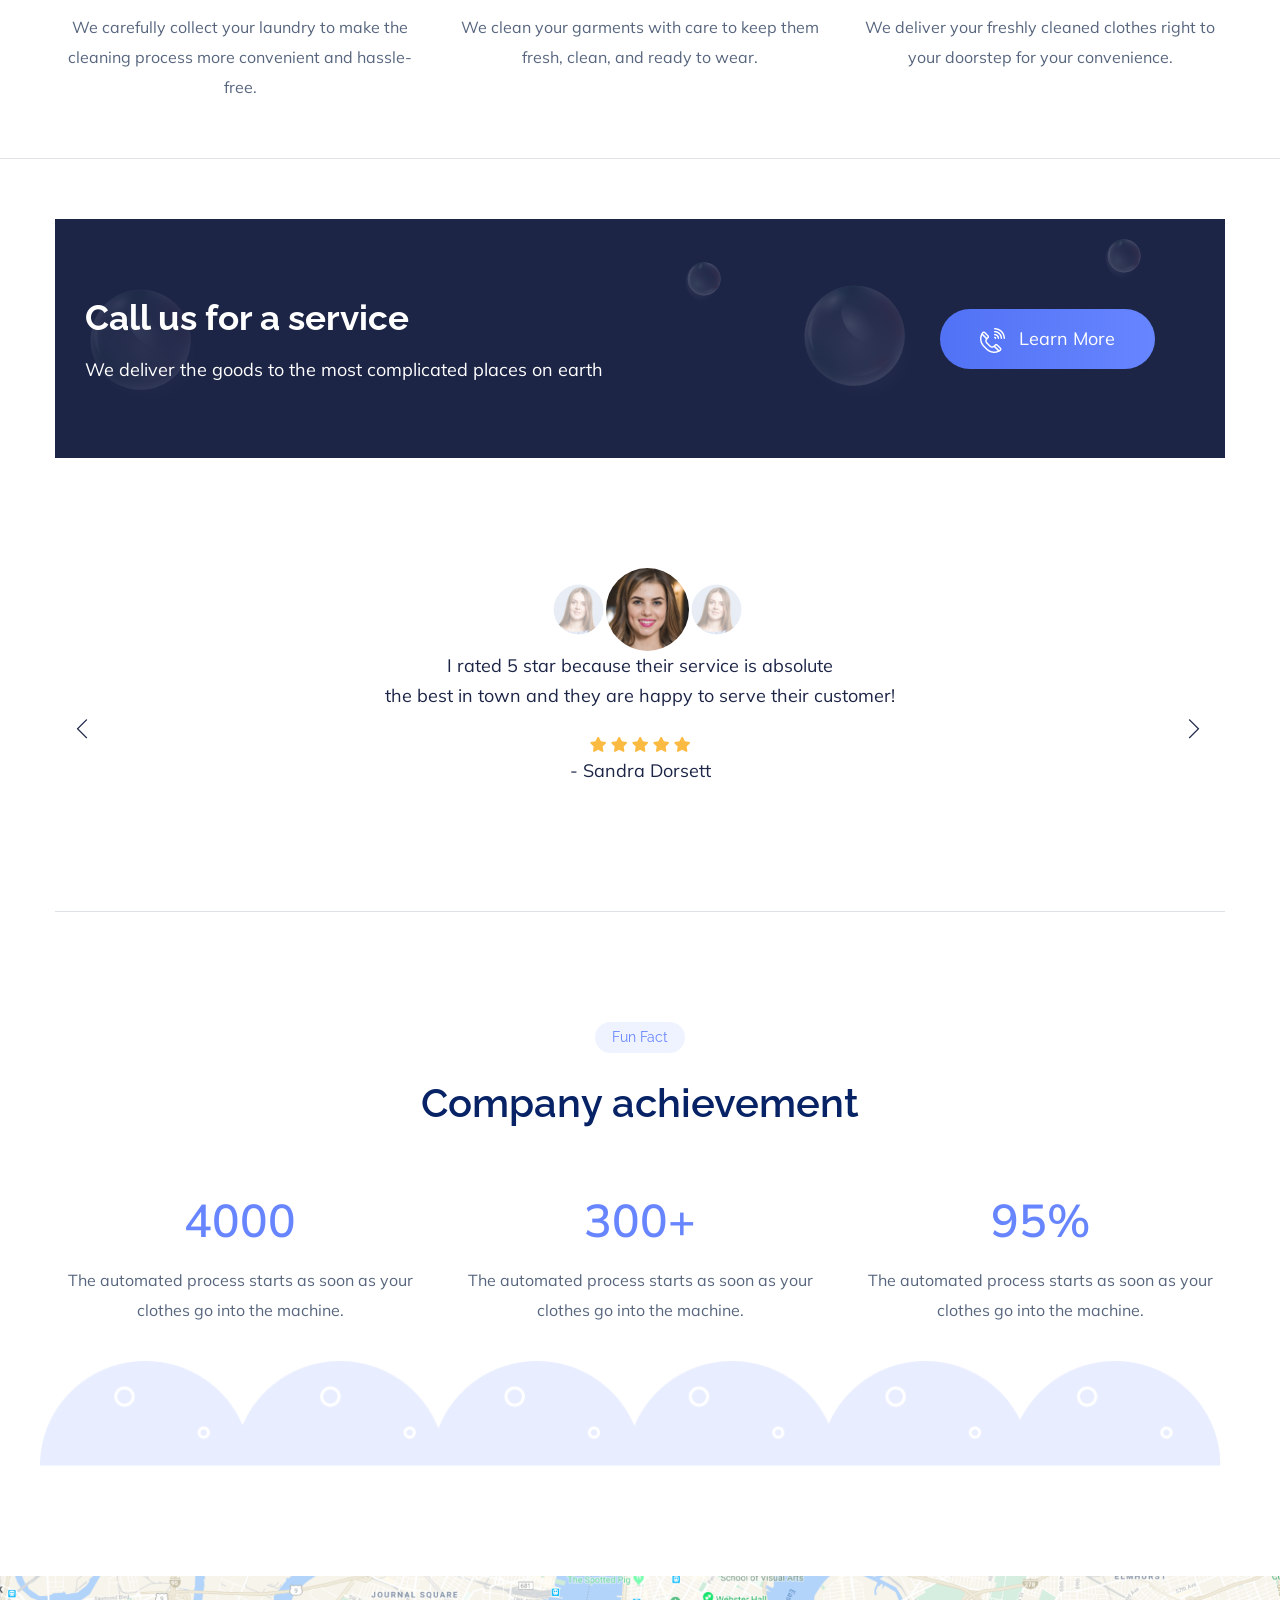
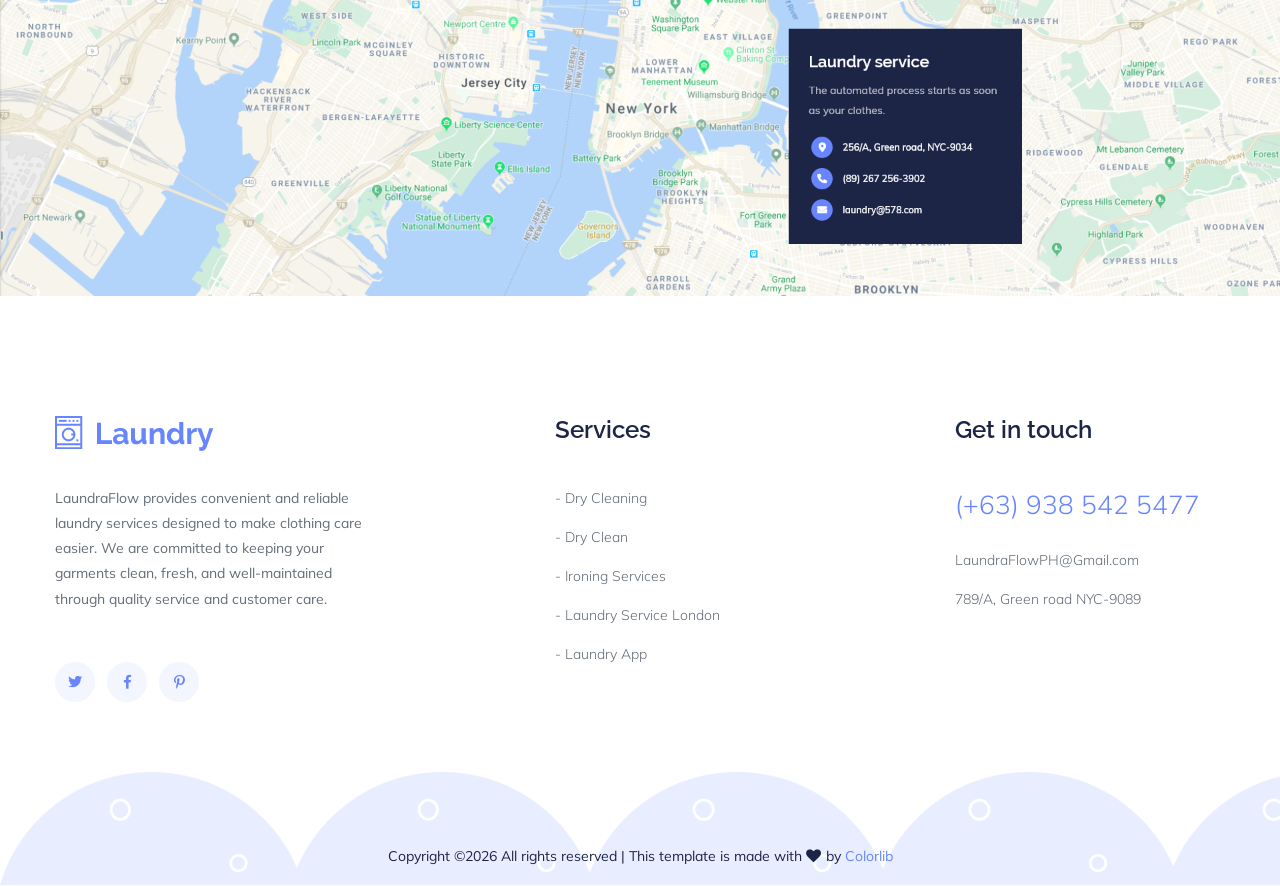
==== commit 083a5c53: "Updated Changed" ====
--- a/about.html
+++ b/about.html
@@ -139,7 +139,7 @@
                             </div>
                             <div class="cat-cap">
                                 <h5><a href="services.html">We collect your clothes</a></h5>
-                                <p>The automated process starts as soon as your clothes go into the machine. The outcome is gleaming clothes!</p>
+                                <p>We carefully collect your laundry to make the cleaning process more convenient and hassle-free.</p>
                             </div>
                         </div>
                     </div>
@@ -150,7 +150,7 @@
                             </div>
                             <div class="cat-cap">
                                 <h5><a href="services.html">Wash your clothes</a></h5>
-                                <p>The automated process starts as soon as your clothes go into the machine. The outcome is gleaming clothes!</p>
+                                <p>We clean your garments with care to keep them fresh, clean, and ready to wear.</p>
                             </div>
                         </div>
                     </div>
@@ -161,7 +161,7 @@
                             </div>
                             <div class="cat-cap">
                                 <h5><a href="services.html">Get delivery</a></h5>
-                                <p>The automated process starts as soon as your clothes go into the machine. The outcome is gleaming clothes!</p>
+                                <p>We deliver your freshly cleaned clothes right to your doorstep for your convenience.</p>
                             </div>
                         </div>
                     </div>
@@ -212,7 +212,7 @@
                             <div class="testmonial-item-active text-center">
                                 <!-- testimonial-single-items -->
                                 <div class="testmonial-item ">
-                                    <p class="pera">The automated process starts as soon as your clothes go into the<br> machine. The outcome is gleaming clothes!</p>
+                                    <p class="pera">I rated 5 star because their service is absolute<br> the best in town and they are happy to serve their customer!</p>
                                     <div class="rating">
                                         <i class="fas fa-star"></i>
                                         <i class="fas fa-star"></i>
@@ -220,11 +220,11 @@
                                         <i class="fas fa-star"></i>
                                         <i class="fas fa-star"></i>
                                     </div>
-                                    <p> - Rupaya</p>
+                                    <p> - Sandra Dorsett</p>
                                 </div>
                                 <!-- testimonial-single-items -->
                                 <div class="testmonial-item ">
-                                    <p class="pera">The automated process starts as soon as your clothes go into the<br> machine. The outcome is gleaming clothes!</p>
+                                    <p class="pera">5 Star to the top!<br> Can't wait for more!</p>
                                     <div class="rating">
                                         <i class="fas fa-star"></i>
                                         <i class="fas fa-star"></i>
@@ -232,11 +232,11 @@
                                         <i class="fas fa-star"></i>
                                         <i class="fas fa-star"></i>
                                     </div>
-                                    <p> - Rupaya</p>
+                                    <p> - Alexandra Keith</p>
                                 </div>
                                 <!-- testimonial-single-items -->
                                 <div class="testmonial-item ">
-                                    <p class="pera">The automated process starts as soon as your clothes go into the<br> machine. The outcome is gleaming clothes!</p>
+                                    <p class="pera">Of course customers are always right<br> 5 Stars for me handsdown, love their services</p>
                                     <div class="rating">
                                         <i class="fas fa-star"></i>
                                         <i class="fas fa-star"></i>
@@ -244,7 +244,7 @@
                                         <i class="fas fa-star"></i>
                                         <i class="fas fa-star"></i>
                                     </div>
-                                    <p> - Rupaya</p>
+                                    <p> - Michaella Kanae</p>
                                 </div>
                             </div>
                         </div>
@@ -320,7 +320,7 @@
                         </div>
                         <div class="footer-tittle">
                             <div class="footer-pera">
-                                <p>Suspendisse varius enim in eros elementum tristique. Duis cursus, mi quis viverra ornare, eros dolor interdum nulla.</p>
+                                <p>LaundraFlow provides convenient and reliable laundry services designed to make clothing care easier. We are committed to keeping your garments clean, fresh, and well-maintained through quality service and customer care.</p>
                             </div>
                         </div>
                         <!-- social -->
@@ -351,8 +351,8 @@
                     <div class="footer-tittle">
                         <h4>Get in touch</h4>
                         <ul>
-                            <li class="number"><a href="#">(90) 898 789-8957</a></li>
-                            <li><a href="#">laundry@567.com</a></li>
+                            <li class="number"><a href="#">(+63) 938 542 5477</a></li>
+                            <li><a href="#">LaundraFlowPH@Gmail.com</a></li>
                             <li><a href="#">789/A, Green road NYC-9089</a></li>
                         </ul>
                     </div>
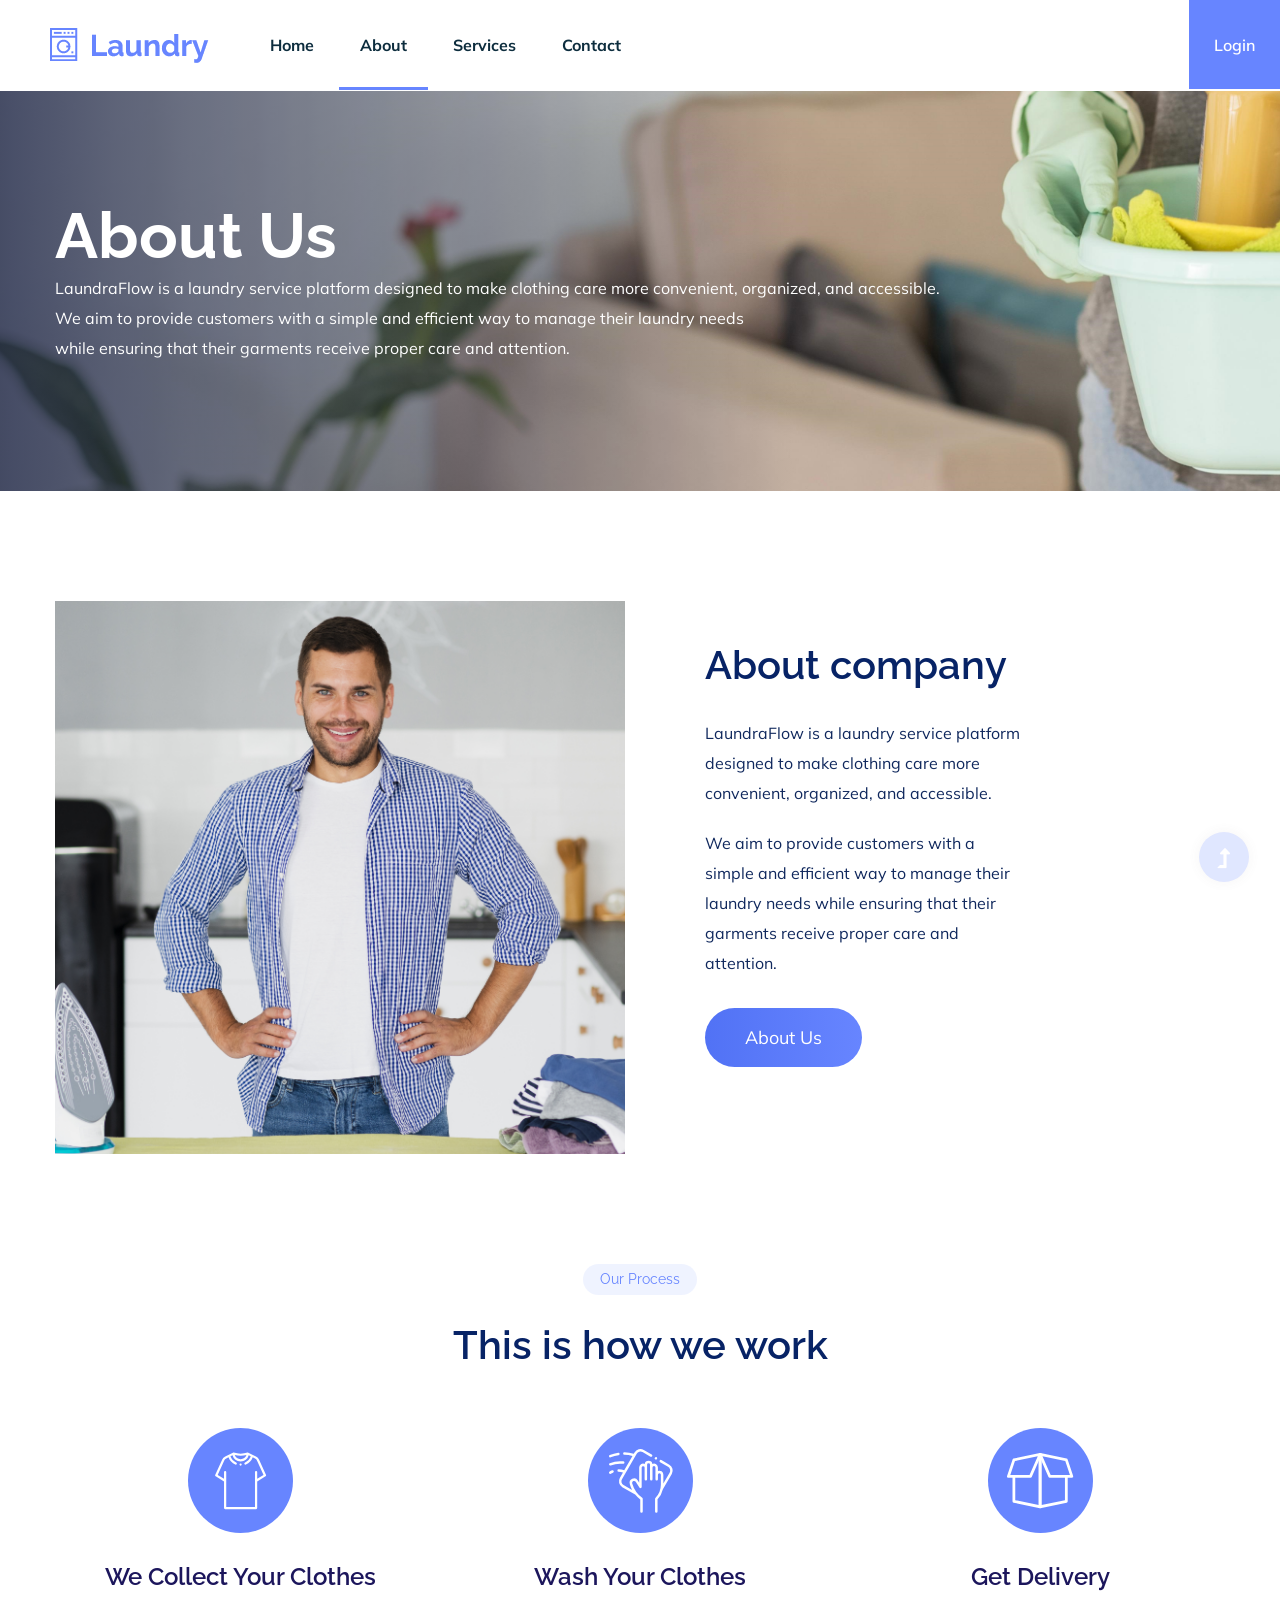
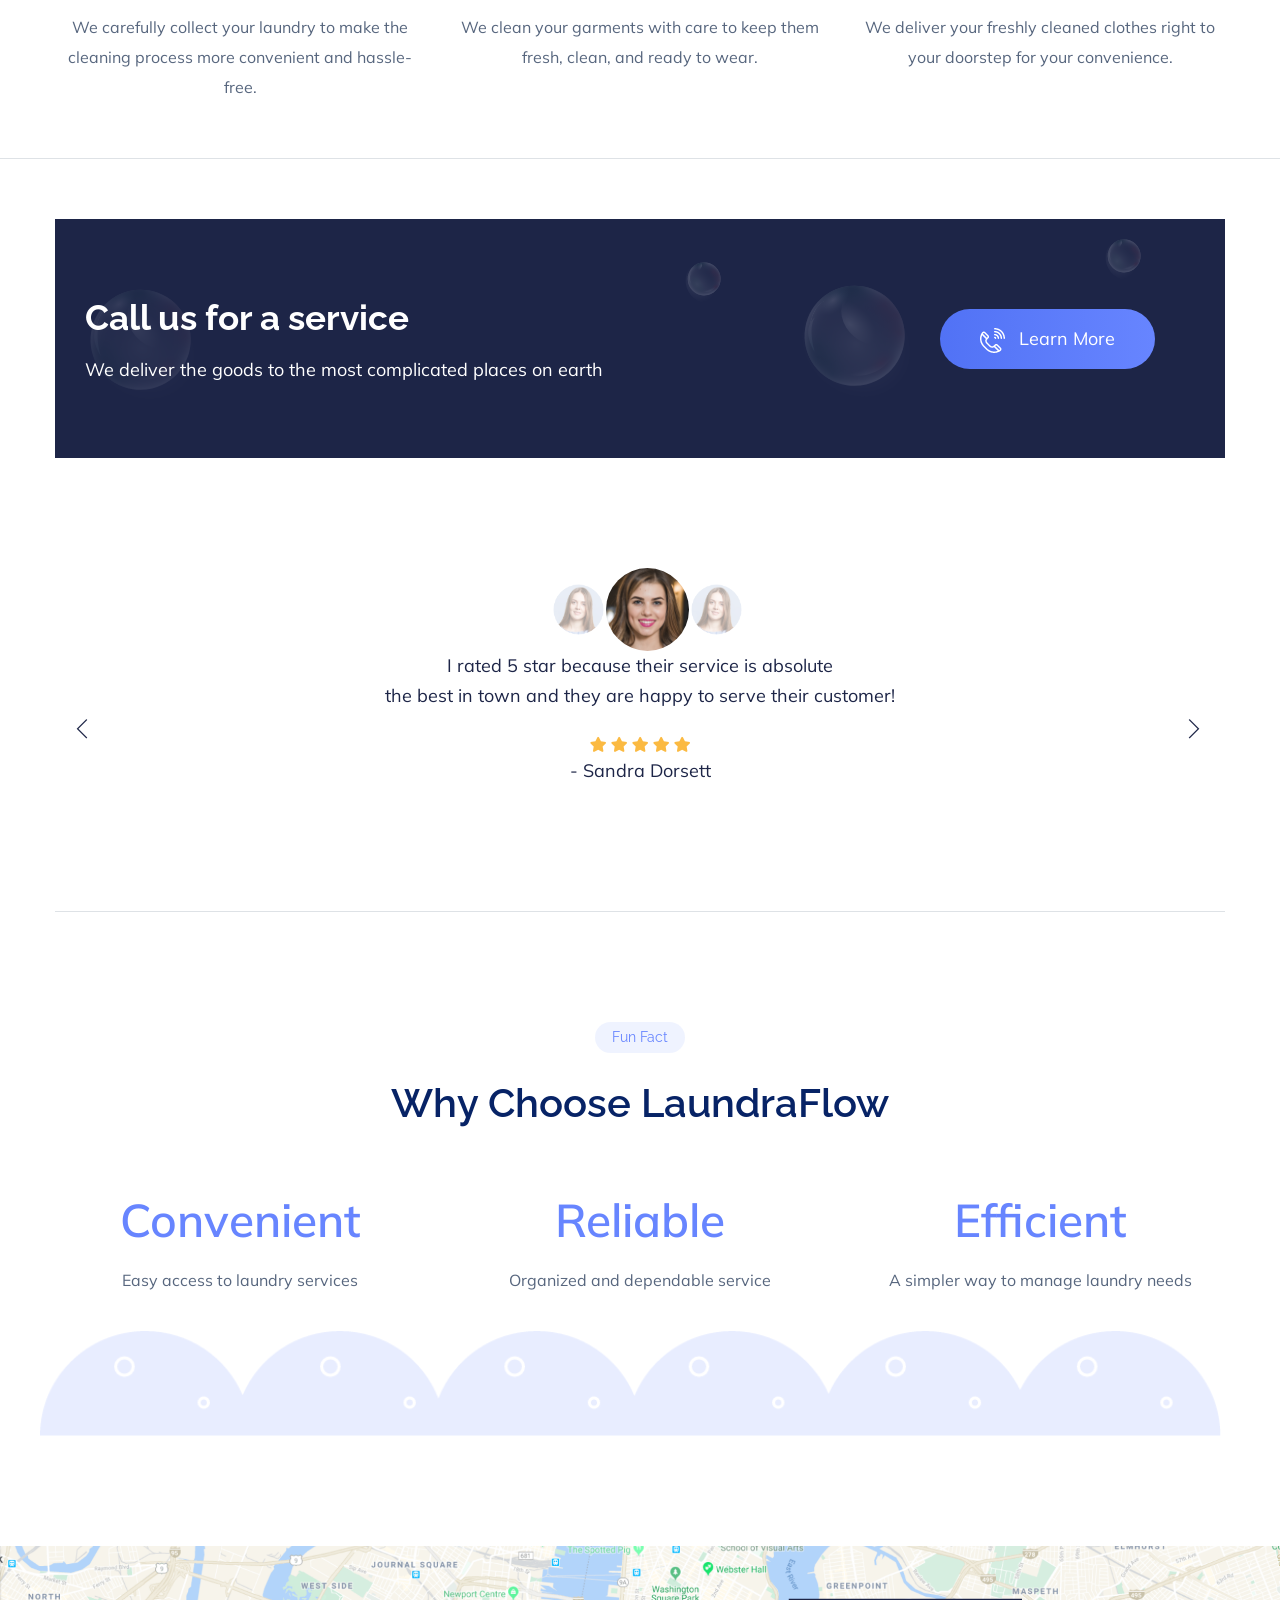
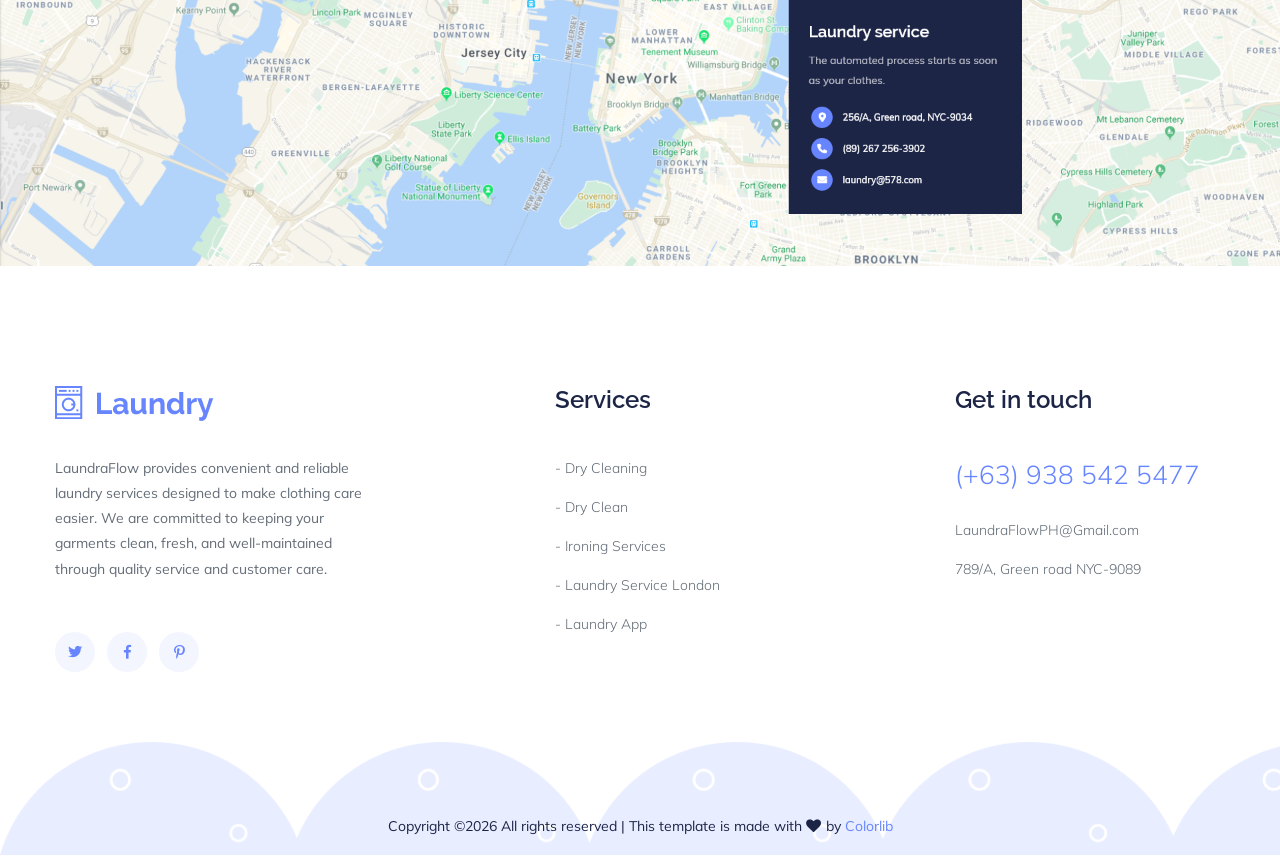
==== commit 2d21eb4d: "Updated Changed" ====
--- a/about.html
+++ b/about.html
@@ -260,7 +260,7 @@
                     <div class="col-xl-7 col-lg-8">
                         <div class="section-tittle text-center mb-55">
                             <span class="element">Fun Fact</span>
-                            <h2>Company achievement</h2>
+                            <h2>Why Choose LaundraFlow</h2>
                         </div>
                     </div>
                 </div>
@@ -268,24 +268,24 @@
                     <div class="col-lg-4 col-md-6 col-sm-6">
                         <div class="single-cat text-center">
                             <div class="cat-cap">
-                                <span>4000</span>
-                                <p>The automated process starts as soon as your clothes go into the machine.</p>
+                                <span>Convenient</span>
+                                <p>Easy access to laundry services</p>
                             </div>
                         </div>
                     </div>
                     <div class="col-lg-4 col-md-6 col-sm-6">
                         <div class="single-cat text-center">
                             <div class="cat-cap">
-                                <span>300+</span>
-                                <p>The automated process starts as soon as your clothes go into the machine.</p>
+                                <span>Reliable</span>
+                                <p>Organized and dependable service</p>
                             </div>
                         </div>
                     </div>
                     <div class="col-lg-4 col-md-6 col-sm-6">
                         <div class="single-cat text-center">
                             <div class="cat-cap">
-                                <span>95%</span>
-                                <p>The automated process starts as soon as your clothes go into the machine.</p>
+                                <span>Efficient</span>
+                                <p>A simpler way to manage laundry needs</p>
                             </div>
                         </div>
                     </div>
